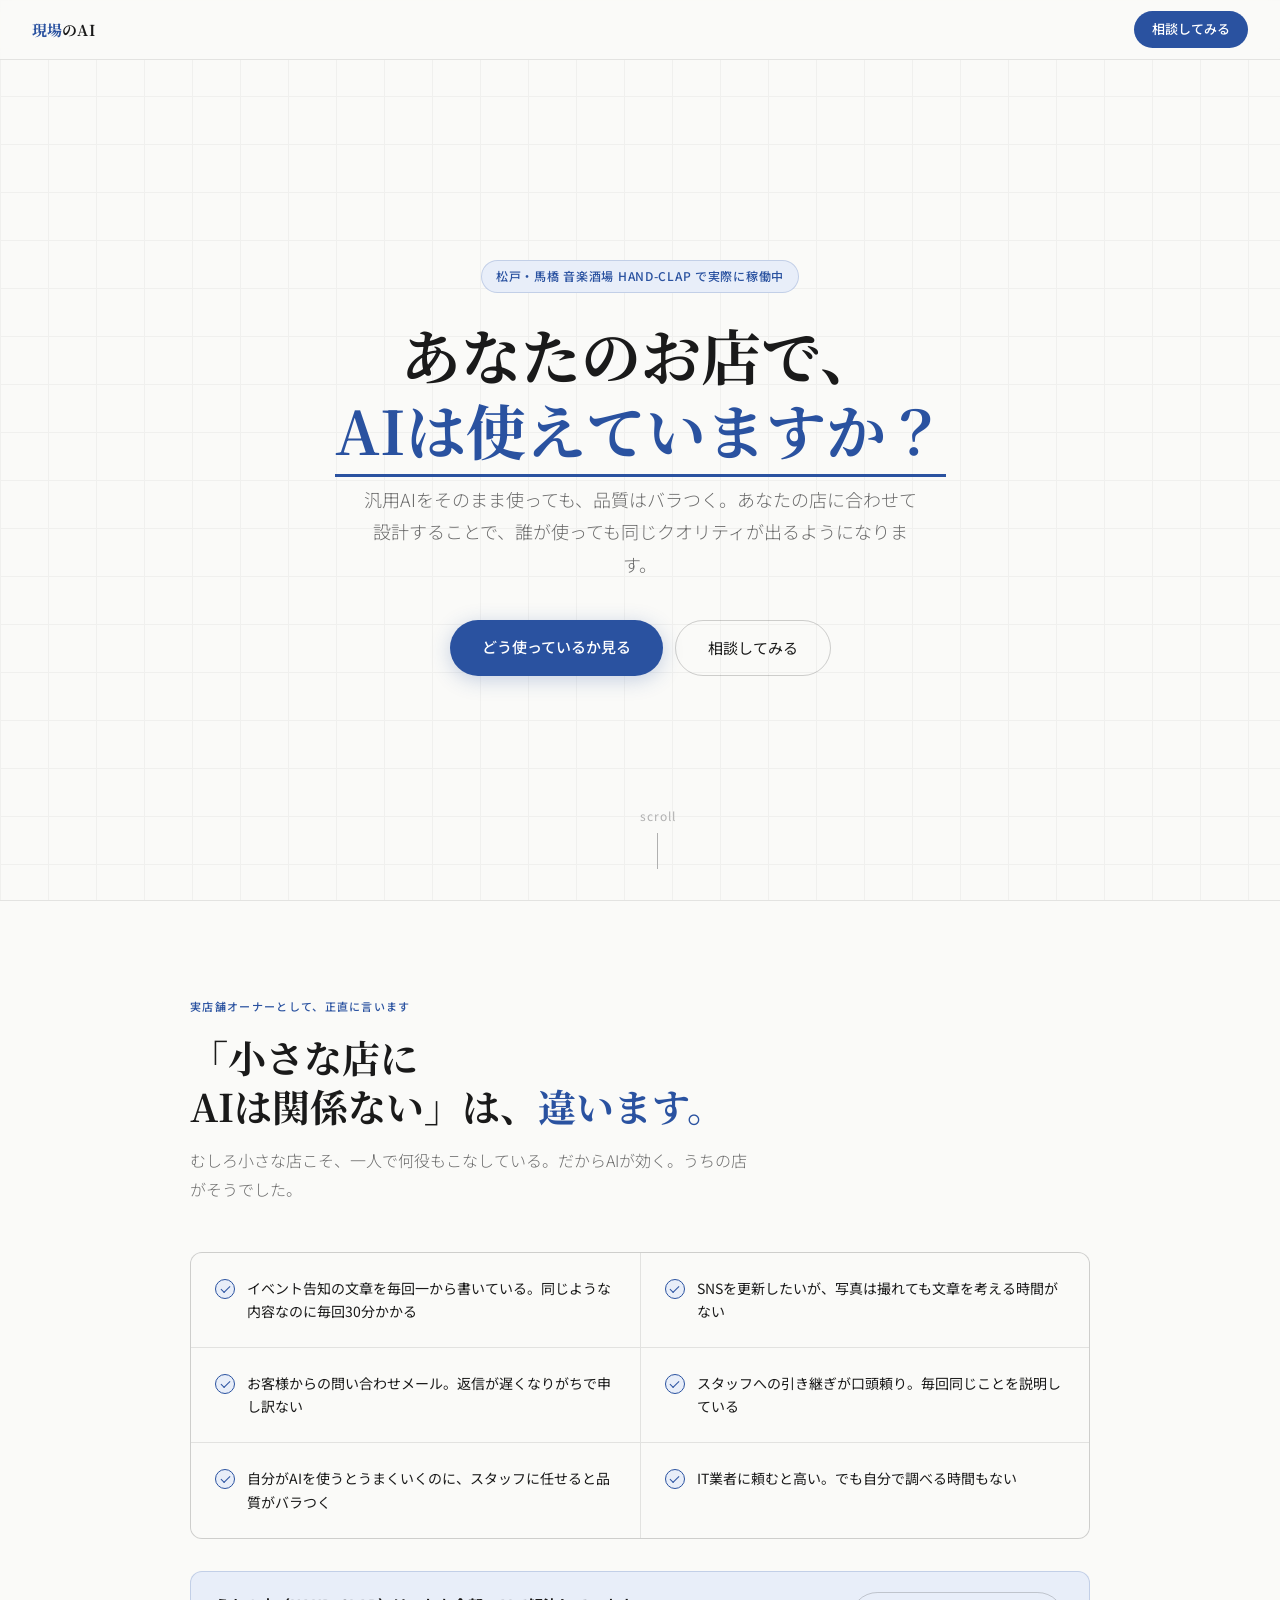
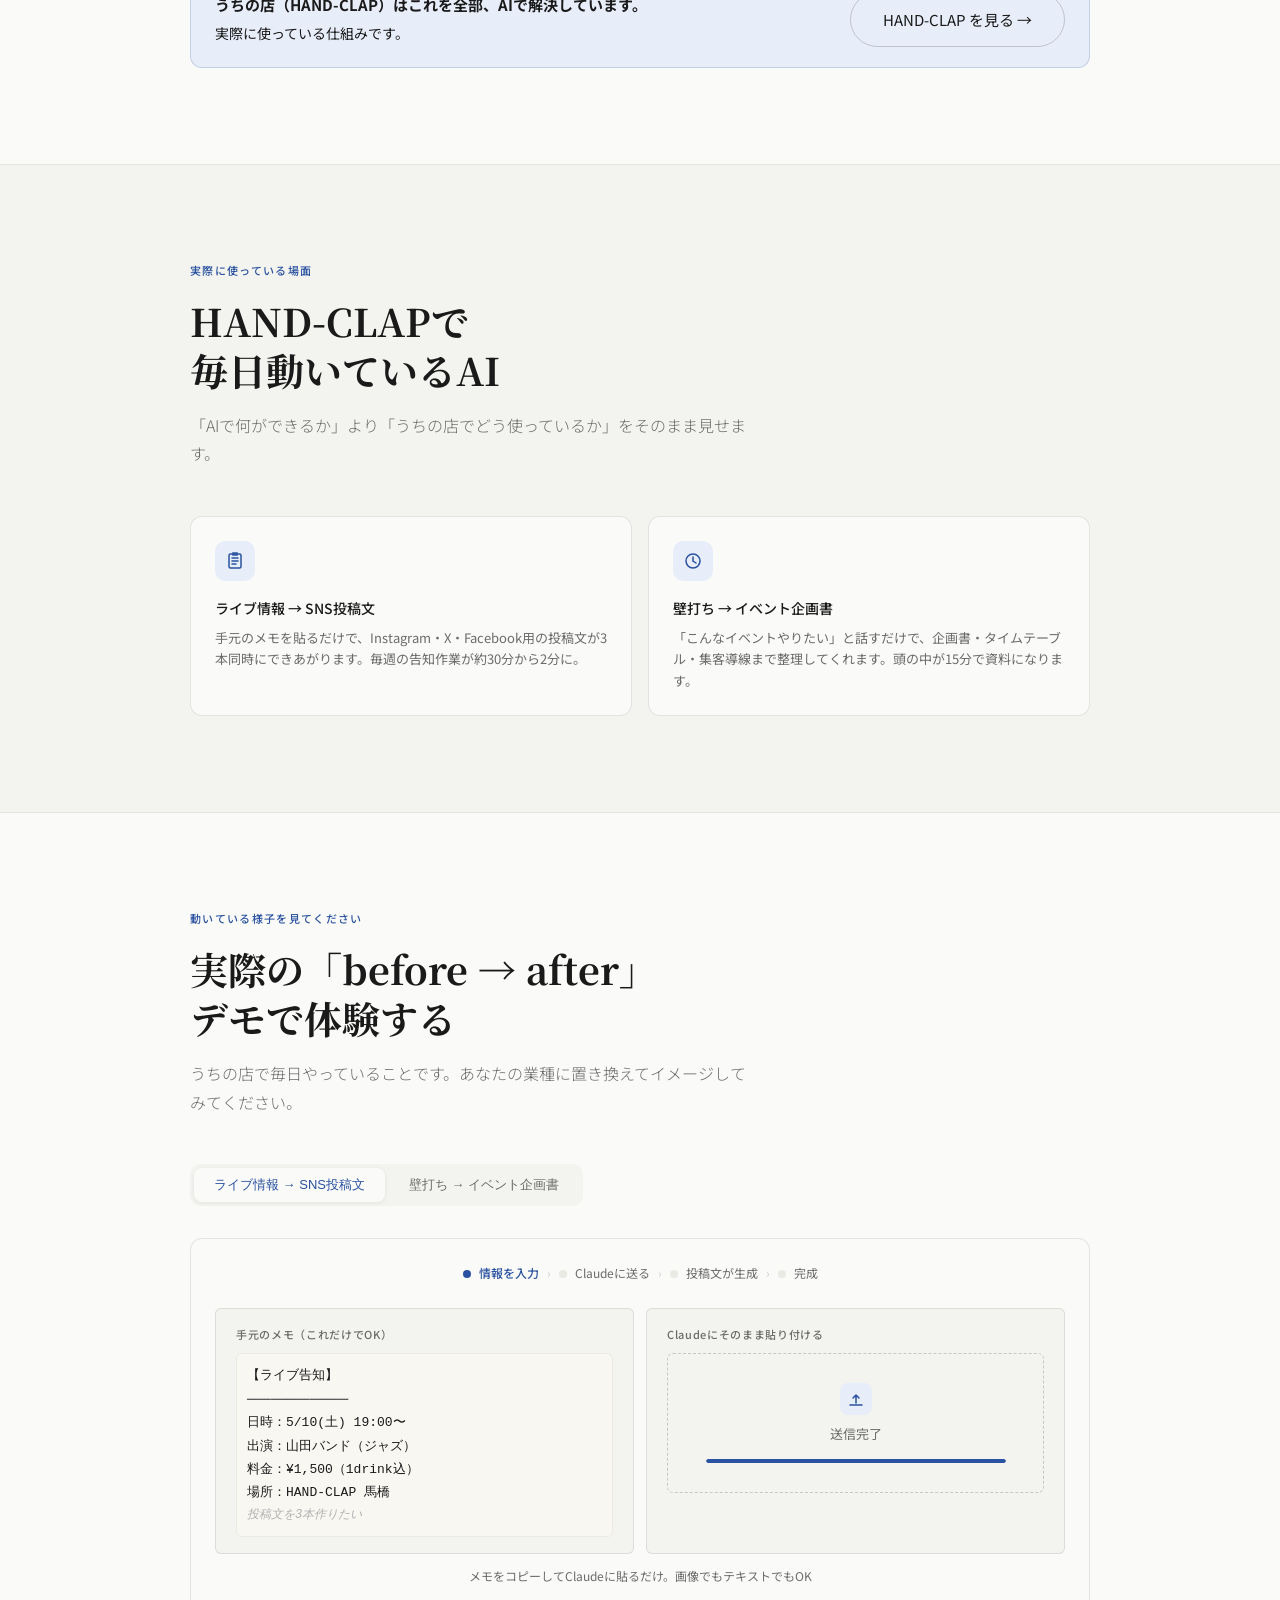
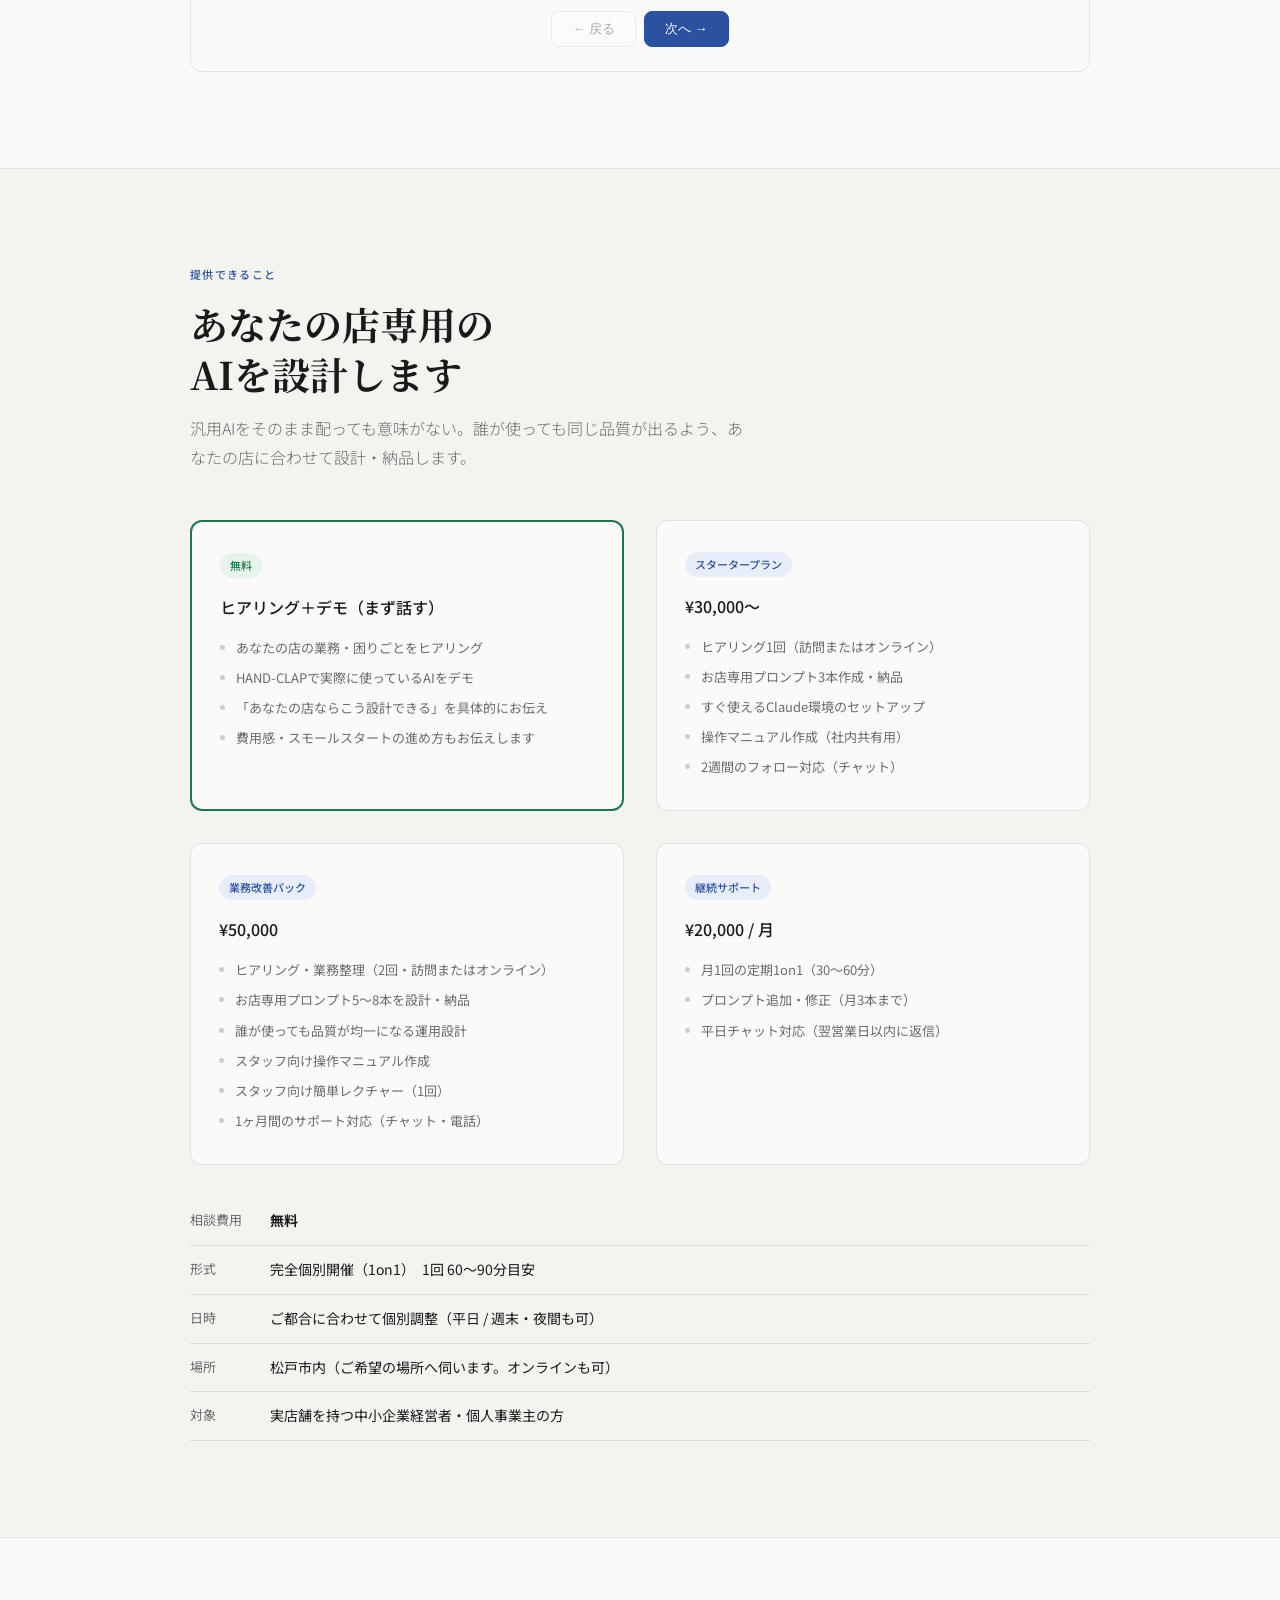
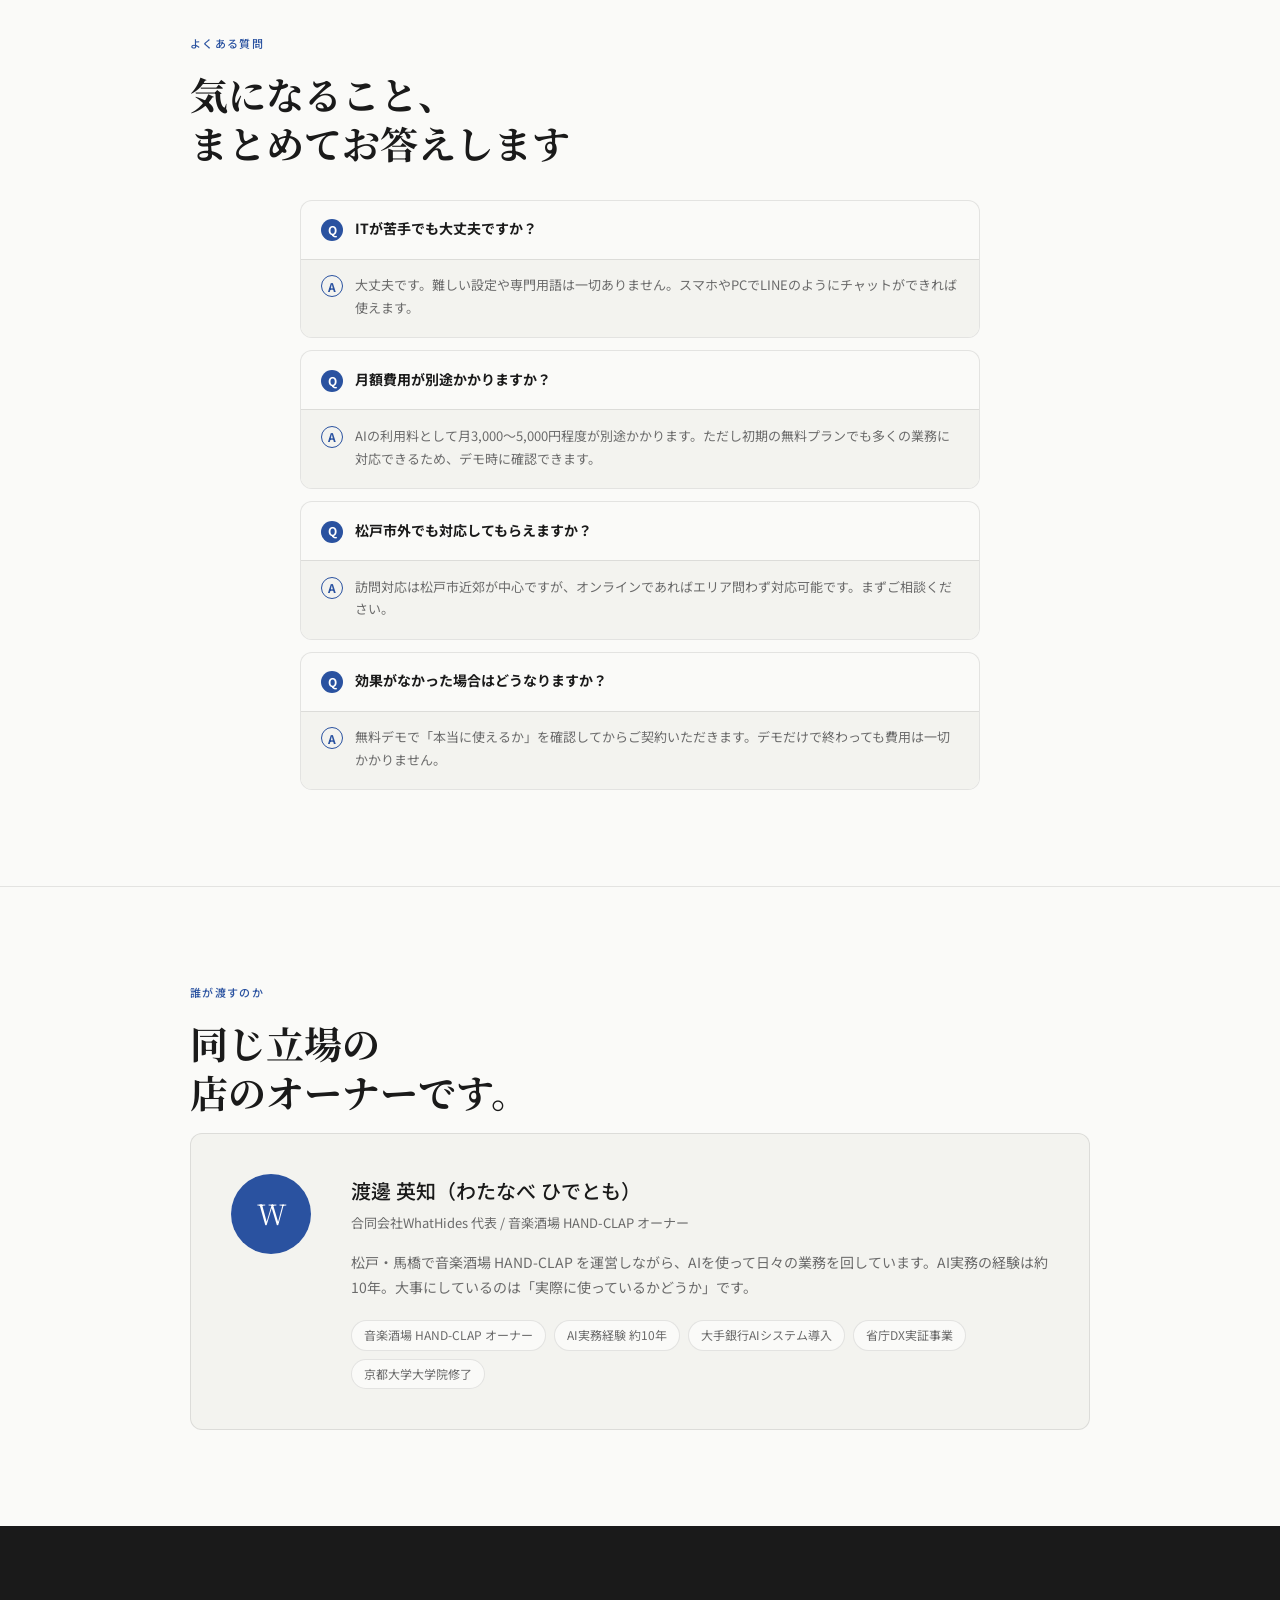
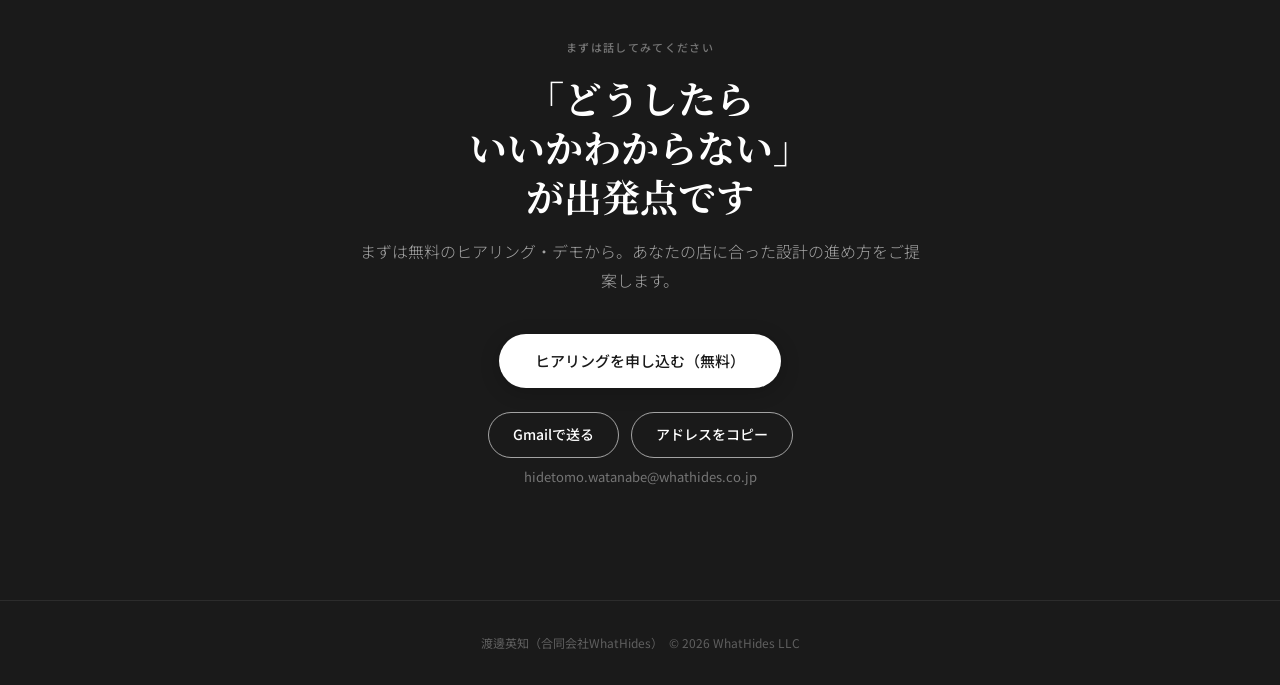
==== index.html @ 4e79111f "「Gmailで送る」「アドレスをコピー」を枠線ボタンにして視認性を改善 Co-Authored-By: Claude Opus 5.5 <noreply@anthropic.com>" ====
<!DOCTYPE html>
<html lang="ja">
<head>
<meta charset="UTF-8">
<meta name="viewport" content="width=device-width, initial-scale=1.0">
<title>現場のAI | 実店舗向けAIカスタマイズ設計｜松戸市近郊</title>
<meta name="description" content="汎用AIをそのまま使っても品質はバラつく。松戸・馬橋で音楽酒場を運営するオーナーが、あなたの店の業務・文体・オペレーションに合わせてAIをカスタマイズ設計します。">
<!-- canonical -->
<link rel="canonical" href="https://ai-lecture.whathides.co.jp/">
<!-- OGP -->
<meta property="og:type" content="website">
<meta property="og:locale" content="ja_JP">
<meta property="og:site_name" content="現場のAI">
<meta property="og:title" content="現場のAI | 実店舗向けAIカスタマイズ設計">
<meta property="og:description" content="汎用AIをそのまま使っても品質はバラつく。あなたの店の業務・文体・オペレーションに合わせてAIをカスタマイズ設計します。">
<meta property="og:url" content="https://ai-lecture.whathides.co.jp/">
<!-- Twitter Card -->
<meta name="twitter:card" content="summary">
<meta name="twitter:title" content="現場のAI | 実店舗向けAIカスタマイズ設計">
<meta name="twitter:description" content="汎用AIをそのまま使っても品質はバラつく。あなたの店の業務・文体・オペレーションに合わせてAIをカスタマイズ設計します。">
<!-- 構造化データ -->
<script type="application/ld+json">
{
  "@context": "https://schema.org",
  "@type": "LocalBusiness",
  "name": "現場のAI（合同会社WhatHides）",
  "description": "汎用AIをそのまま使っても品質はバラつく。あなたの店の業務・文体・オペレーションに合わせてAIをカスタマイズ設計します。",
  "url": "https://ai-lecture.whathides.co.jp/",
  "email": "hidetomo.watanabe@whathides.co.jp",
  "address": {
    "@type": "PostalAddress",
    "addressLocality": "松戸市",
    "addressRegion": "千葉県",
    "addressCountry": "JP"
  },
  "areaServed": {
    "@type": "GeoCircle",
    "geoMidpoint": {
      "@type": "GeoCoordinates",
      "latitude": 35.7877,
      "longitude": 139.9027
    },
    "geoRadius": "20000"
  },
  "priceRange": "無料相談あり",
  "openingHours": "Mo-Su 09:00-21:00",
  "founder": {
    "@type": "Person",
    "name": "渡邊英知",
    "jobTitle": "代表 / 音楽酒場オーナー"
  },
  "offers": {
    "@type": "Offer",
    "name": "実店舗AI導入相談＋デモ",
    "price": "0",
    "priceCurrency": "JPY",
    "description": "完全個別1on1・実際に使っているAIのデモとセットアップ相談"
  }
}
</script>
<!-- Google tag (gtag.js) -->
<script async src="https://www.googletagmanager.com/gtag/js?id=G-DTBNSN6CPC"></script>
<script>
  window.dataLayer = window.dataLayer || [];
  function gtag(){dataLayer.push(arguments);}
  gtag('js', new Date());
  gtag('config', 'G-DTBNSN6CPC');
</script>
<link rel="icon" href="favicon.ico" sizes="32x32">
<link rel="icon" href="favicon.svg" type="image/svg+xml">
<link rel="apple-touch-icon" href="apple-touch-icon.png">
<link rel="preconnect" href="https://fonts.googleapis.com">
<link rel="preconnect" href="https://fonts.gstatic.com" crossorigin>
<link href="https://fonts.googleapis.com/css2?family=Noto+Sans+JP:wght@300;400;500;700&family=Noto+Serif+JP:wght@400;700&display=swap" rel="stylesheet">
<link rel="stylesheet" href="css/lp-main.css">
</head>
<body>

<!-- NAV -->
<nav>
  <a class="nav-logo" href="#"><span>現場</span>のAI</a>
  <a class="nav-cta" href="#cta">相談してみる</a>
</nav>

<!-- HERO -->
<section id="hero">
  <div class="hero-grid-bg"></div>
  <div class="hero-badge">松戸・馬橋 音楽酒場 HAND-CLAP で実際に稼働中</div>
  <h1 class="hero-title">
    あなたのお店で、<br><em>AIは使えていますか？</em>
  </h1>
  <p class="hero-sub">
    汎用AIをそのまま使っても、品質はバラつく。あなたの店に合わせて設計することで、誰が使っても同じクオリティが出るようになります。
  </p>
  <div class="hero-btns">
    <a class="btn-primary" href="#how">どう使っているか見る</a>
    <a class="btn-secondary" href="#cta">相談してみる</a>
  </div>
  <div class="hero-scroll">
    <span>scroll</span>
    <div class="hero-scroll-line"></div>
  </div>
</section>

<hr class="divider">

<!-- STORY -->
<section id="pain">
  <div class="container">
    <div class="reveal">
      <p class="section-label">実店舗オーナーとして、正直に言います</p>
      <h2 class="section-title">「小さな店に<br>AIは関係ない」は、<em style="font-style:normal;color:var(--c-accent)">違います。</em></h2>
      <p class="section-sub">むしろ小さな店こそ、一人で何役もこなしている。だからAIが効く。うちの店がそうでした。</p>
    </div>
    <div class="pain-grid reveal">
      <div class="pain-item"><div class="pain-check"></div><div class="pain-text">イベント告知の文章を毎回一から書いている。同じような内容なのに毎回30分かかる</div></div>
      <div class="pain-item"><div class="pain-check"></div><div class="pain-text">SNSを更新したいが、写真は撮れても文章を考える時間がない</div></div>
      <div class="pain-item"><div class="pain-check"></div><div class="pain-text">お客様からの問い合わせメール。返信が遅くなりがちで申し訳ない</div></div>
      <div class="pain-item"><div class="pain-check"></div><div class="pain-text">スタッフへの引き継ぎが口頭頼り。毎回同じことを説明している</div></div>
      <div class="pain-item"><div class="pain-check"></div><div class="pain-text">自分がAIを使うとうまくいくのに、スタッフに任せると品質がバラつく</div></div>
      <div class="pain-item"><div class="pain-check"></div><div class="pain-text">IT業者に頼むと高い。でも自分で調べる時間もない</div></div>
    </div>
    <div class="store-callout reveal">
      <p class="store-callout__text">
        <strong>うちの店（HAND-CLAP）はこれを全部、AIで解決しています。</strong>
        実際に使っている仕組みです。
      </p>
      <a class="btn-secondary" href="https://handclap.whathides.co.jp/" target="_blank" rel="noopener" style="white-space:nowrap">HAND-CLAP を見る →</a>
    </div>
  </div>
</section>

<hr class="divider">

<!-- HOW -->
<section id="how">
  <div class="container">
    <div class="reveal">
      <p class="section-label">実際に使っている場面</p>
      <h2 class="section-title">HAND-CLAPで<br>毎日動いているAI</h2>
      <p class="section-sub">「AIで何ができるか」より「うちの店でどう使っているか」をそのまま見せます。</p>
    </div>
    <div class="what-cards">
      <div class="what-card reveal">
        <div class="what-icon">
          <svg viewBox="0 0 20 20" fill="none" xmlns="http://www.w3.org/2000/svg">
            <rect x="4" y="3" width="12" height="14" rx="1.5" stroke="#2a52a0" stroke-width="1.5"/>
            <path d="M7 7h6M7 10h6M7 13h4" stroke="#2a52a0" stroke-width="1.5" stroke-linecap="round"/>
            <path d="M8 2h4v2H8z" stroke="#2a52a0" stroke-width="1.5"/>
          </svg>
        </div>
        <div class="what-card-title">ライブ情報 → SNS投稿文</div>
        <div class="what-card-body">手元のメモを貼るだけで、Instagram・X・Facebook用の投稿文が3本同時にできあがります。毎週の告知作業が約30分から2分に。</div>
      </div>
      <div class="what-card reveal">
        <div class="what-icon">
          <svg viewBox="0 0 20 20" fill="none" xmlns="http://www.w3.org/2000/svg">
            <circle cx="10" cy="10" r="7" stroke="#2a52a0" stroke-width="1.5"/>
            <path d="M10 6v4l3 2" stroke="#2a52a0" stroke-width="1.5" stroke-linecap="round"/>
          </svg>
        </div>
        <div class="what-card-title">壁打ち → イベント企画書</div>
        <div class="what-card-body">「こんなイベントやりたい」と話すだけで、企画書・タイムテーブル・集客導線まで整理してくれます。頭の中が15分で資料になります。</div>
      </div>
    </div>
  </div>
</section>

<hr class="divider">

<!-- DEMO -->
<section id="demo">
  <div class="container">
    <div class="reveal">
      <p class="section-label">動いている様子を見てください</p>
      <h2 class="section-title">実際の「before → after」<br>デモで体験する</h2>
      <p class="section-sub">うちの店で毎日やっていることです。あなたの業種に置き換えてイメージしてみてください。</p>
    </div>
    <div class="reveal">
      <div class="demo-tabs">
        <button class="demo-tab active" onclick="switchDemo('excel',this)">ライブ情報 → SNS投稿文</button>
        <button class="demo-tab" onclick="switchDemo('doc',this)">壁打ち → イベント企画書</button>
      </div>

      <!-- DEMO 1: Live info to SNS post -->
      <div class="demo-frame demo-panel active" id="dp-excel">
        <div class="d-wrap" id="dw1">
          <div class="d-stage-bar">
            <span class="d-dot" id="A0"></span><span class="d-lbl" id="B0">情報を入力</span>
            <span class="d-sep">›</span>
            <span class="d-dot" id="A1"></span><span class="d-lbl" id="B1">Claudeに送る</span>
            <span class="d-sep">›</span>
            <span class="d-dot" id="A2"></span><span class="d-lbl" id="B2">投稿文が生成</span>
            <span class="d-sep">›</span>
            <span class="d-dot" id="A3"></span><span class="d-lbl" id="B3">完成</span>
          </div>
          <div class="d-scene" id="ds0">
            <div class="d-row">
              <div class="d-panel">
                <div class="d-ptitle">手元のメモ（これだけでOK）</div>
                <div class="wb">
                  <div class="wb-line" id="e0">【ライブ告知】</div>
                  <div class="wb-line" id="e1">─────────────</div>
                  <div class="wb-line" id="e2">日時：5/10(土) 19:00〜</div>
                  <div class="wb-line" id="e3">出演：山田バンド（ジャズ）</div>
                  <div class="wb-line" id="e4">料金：¥1,500（1drink込）</div>
                  <div class="wb-line" id="e5">場所：HAND-CLAP 馬橋</div>
                  <div class="wb-line wb-sc" id="e6">投稿文を3本作りたい</div>
                </div>
              </div>
              <div class="d-panel">
                <div class="d-ptitle">Claudeにそのまま貼り付ける</div>
                <div class="up-area">
                  <svg class="up-icon" viewBox="0 0 32 32" fill="none">
                    <rect width="32" height="32" rx="8" fill="#e8eef9"/>
                    <path d="M16 20V12M16 12L13 15M16 12L19 15" stroke="#2a52a0" stroke-width="1.5" stroke-linecap="round"/>
                    <path d="M10 22h12" stroke="#2a52a0" stroke-width="1.5" stroke-linecap="round"/>
                  </svg>
                  <span class="up-txt" id="utxt">テキストを貼り付け中...</span>
                  <div class="up-prog" id="uprog"><div class="up-bar" id="ubar"></div></div>
                </div>
              </div>
            </div>
            <div class="step-note">メモをコピーしてClaudeに貼るだけ。画像でもテキストでもOK</div>
          </div>
          <div class="d-scene" id="ds1">
            <div class="d-panel">
              <div class="d-ptitle">Claudeとのやりとり</div>
              <div class="d-chat" id="dc1">
                <div class="d-msg u" id="ec0">このライブ情報からInstagram・X・Facebook用の投稿文を1本ずつ作ってください</div>
                <div class="d-typing" id="ety"><div class="d-dots"><div class="d-dot2"></div><div class="d-dot2"></div><div class="d-dot2"></div></div></div>
                <div class="d-msg a" id="ec1" style="display:none">情報を読み取りました。各SNSの文体・文字数に合わせて3本作成します。</div>
                <div class="d-msg u" id="ec2" style="display:none">Xはもう少し短くして、絵文字も入れてください</div>
                <div class="d-msg a" id="ec3" style="display:none">了解です。X用は120字以内に絞り、絵文字を追加します。</div>
              </div>
            </div>
            <div class="step-note">追加の要望もそのまま伝えられる。何度でも調整できる</div>
          </div>
          <div class="d-scene" id="ds2">
            <div class="d-panel">
              <div class="d-ptitle">生成された投稿文（3本）</div>
              <table class="exc-table"><thead><tr><th>媒体</th><th>投稿文（抜粋）</th></tr></thead><tbody id="etbody"></tbody></table>
            </div>
            <div class="step-note">そのままコピーして各SNSに貼り付けるだけ</div>
          </div>
          <div class="d-scene" id="ds3">
            <div class="d-result">
              <div style="font-size:15px;font-weight:500;margin-bottom:1rem">作業時間の変化</div>
              <div class="t-row">
                <span class="t-badge t-bef" id="tb1" style="opacity:0;transition:opacity 0.5s">毎回手書き：約30分</span>
                <span class="t-arr">→</span>
                <span class="t-badge t-aft" id="tb2" style="opacity:0;transition:opacity 0.5s 0.5s">Claudeで：約2分</span>
              </div>
              <div class="d-note" id="dn1" style="opacity:0;transition:opacity 0.5s 1s">メモを貼るだけ。3媒体分が同時にできあがる。<br>毎週のイベント告知が、もう苦じゃない。</div>
            </div>
          </div>
          <div class="d-btns">
            <button class="d-btn" id="ep" disabled onclick="eChange(-1)">← 戻る</button>
            <button class="d-btn pri" id="en" onclick="eChange(1)">次へ →</button>
            <button class="d-btn rep" id="er" style="display:none" onclick="eReplay()">もう一度</button>
          </div>
        </div>
      </div>

      <!-- DEMO 2: Brainstorm to Event Plan -->
      <div class="demo-frame demo-panel" id="dp-doc">
        <div class="d-wrap" id="dw2">
          <div class="d-stage-bar">
            <span class="d-dot" id="P0"></span><span class="d-lbl" id="Q0">頭の中を話す</span>
            <span class="d-sep">›</span>
            <span class="d-dot" id="P1"></span><span class="d-lbl" id="Q1">Claudeが整理</span>
            <span class="d-sep">›</span>
            <span class="d-dot" id="P2"></span><span class="d-lbl" id="Q2">企画書に変換</span>
            <span class="d-sep">›</span>
            <span class="d-dot" id="P3"></span><span class="d-lbl" id="Q3">完成</span>
          </div>
          <div class="d-scene" id="fs0">
            <div class="d-panel">
              <div class="d-ptitle">Claudeへの壁打ち</div>
              <div class="d-chat" id="fc0">
                <div class="d-msg u" id="fc00">夏にジャズとクラフトビールを組み合わせたイベントをやりたいんだけど、まだ何も決まってなくて。</div>
                <div class="d-msg a" id="fc01">おもしろそうですね。まず、どんな雰囲気にしたいかから聞かせてください。</div>
                <div class="d-msg u" id="fc02">おしゃれすぎず、気軽に来られる感じ。常連さんも新規のお客さんも混ざって楽しめるといい。</div>
                <div class="d-msg a" id="fc03">「ゆるい夏祭り感」ですね。クラフトビールの種類は決まってますか？地域の醸造所と組むイメージ？</div>
                <div class="d-msg u" id="fc04">そう！近くのブルワリーさんに声かけたい。タップで3種類くらい出して、ライブは2〜3組。夕方から夜にかけてのイメージ。</div>
                <div class="d-typing" id="fty"><div class="d-dots"><div class="d-dot2"></div><div class="d-dot2"></div><div class="d-dot2"></div></div></div>
                <div class="d-msg a" id="fc05" style="display:none">整理できました。「地元ブルワリーとのコラボ・ジャズライブ夏イベント」ですね。企画書の構成を作りましょうか？</div>
              </div>
            </div>
            <div class="step-note">「まだ何も決まってない」でOK。話しながら輪郭が見えてきます</div>
          </div>
          <div class="d-scene" id="fs1">
            <div class="think-box">
              <div class="think-ttl">Claudeが会話から抽出中...</div>
              <div class="think-item" id="ti0"><div class="t-bul"></div><div class="t-txt">コンセプト：地元ブルワリーとのコラボ・夏の夜のジャズイベント</div></div>
              <div class="think-item" id="ti1"><div class="t-bul"></div><div class="t-txt">ターゲット：常連 + 新規が混ざれるゆるい雰囲気</div></div>
              <div class="think-item" id="ti2"><div class="t-bul"></div><div class="t-txt">コンテンツ：クラフトビール3種タップ + ライブ2〜3組</div></div>
              <div class="think-item" id="ti3"><div class="t-bul"></div><div class="t-txt">時間帯：夕方〜夜（例: 17:00〜22:00）</div></div>
              <div class="think-item" id="ti4"><div class="t-bul"></div><div class="t-txt">要確認：ブルワリーへの打診・出演者ブッキング・集客方法</div></div>
            </div>
            <div class="d-panel">
              <div class="d-ptitle">Claudeからの確認</div>
              <div class="d-chat">
                <div class="d-msg a s">5つのポイントを整理しました。この内容で企画書の構成を作ります。抜け漏れはありますか？</div>
              </div>
            </div>
            <div class="step-note">キーワードを自動抽出・構造化。「あ、それも決めないと」が先に見える</div>
          </div>
          <div class="d-scene" id="fs2">
            <div class="d-panel">
              <div class="d-ptitle">生成された企画書（構成）</div>
              <div class="slide-stack">
                <div class="slide" id="sl0"><div class="slide-hdr sh-p">スライド 1 — コンセプト</div><div class="slide-body"><div class="slide-ttl">夏の夜、音楽とクラフトビールと。</div><ul class="slide-pts"><li>地元ブルワリーとのコラボ企画 / HAND-CLAP 2026夏</li></ul></div></div>
                <div class="slide" id="sl1"><div class="slide-hdr sh-t">スライド 2 — イベント概要</div><div class="slide-body"><div class="slide-ttl">開催概要</div><ul class="slide-pts"><li>日時：8月某日(土) 17:00〜22:00</li><li>場所：音楽酒場HAND-CLAP（松戸・馬橋）</li><li>料金：入場料 + ドリンク別（クラフトビール3種）</li></ul></div></div>
                <div class="slide" id="sl2"><div class="slide-hdr sh-c">スライド 3 — コンテンツ</div><div class="slide-body"><div class="slide-ttl">当日の構成</div><ul class="slide-pts"><li>17:00〜 開場・クラフトビール提供開始</li><li>18:00〜 ライブ1組目（アコースティック系）</li><li>20:00〜 ライブ2組目（メインジャズ）</li></ul></div></div>
                <div class="slide" id="sl3"><div class="slide-hdr sh-b">スライド 4 — 準備ステップ</div><div class="slide-body"><div class="slide-ttl">今週中にやること</div><ul class="slide-pts"><li>①地元ブルワリーに打診メール送付</li><li>②出演者2〜3組に声掛け・日程確認</li><li>③SNS告知の第1弾テキストを作成</li></ul></div></div>
              </div>
            </div>
            <div class="step-note">会話だけで4枚の企画書構成が完成。そのままブルワリーへの打診メールも書ける</div>
          </div>
          <div class="d-scene" id="fs3">
            <div class="d-result">
              <div style="font-size:15px;font-weight:500;margin-bottom:1rem">作業時間の変化</div>
              <div class="t-row">
                <span class="t-badge t-bef" id="fb1" style="opacity:0;transition:opacity 0.5s">一人でまとめる：数時間〜1日</span>
                <span class="t-arr">→</span>
                <span class="t-badge t-aft" id="fb2" style="opacity:0;transition:opacity 0.5s 0.5s">壁打ち+Claudeで：約15分</span>
              </div>
              <div class="d-note" id="fn1" style="opacity:0;transition:opacity 0.5s 1s">「なんとなくやりたい」から<br>そのまま渡せる企画書が15分で完成。</div>
              <div class="d-tag2" id="fn2" style="opacity:0;transition:opacity 0.5s 1.5s">思考の整理 + 企画書化 を同時に</div>
            </div>
          </div>
          <div class="d-btns">
            <button class="d-btn" id="fp" disabled onclick="fChange(-1)">← 戻る</button>
            <button class="d-btn pri" id="fn" onclick="fChange(1)">次へ →</button>
            <button class="d-btn rep" id="frep" style="display:none" onclick="fReplay()">もう一度</button>
          </div>
        </div>
      </div>
    </div><!-- /.reveal -->
  </div>
</section>

<hr class="divider">

<!-- OFFER -->
<section id="course">
  <div class="container">
    <div class="reveal">
      <p class="section-label">提供できること</p>
      <h2 class="section-title">あなたの店専用の<br>AIを設計します</h2>
      <p class="section-sub">汎用AIをそのまま配っても意味がない。誰が使っても同じ品質が出るよう、あなたの店に合わせて設計・納品します。</p>
    </div>
    <div class="course-grid reveal">
      <div class="course-box free">
        <span class="course-box-badge badge-free">無料</span>
        <div class="course-box-title">ヒアリング＋デモ（まず話す）</div>
        <ul class="course-list">
          <li>あなたの店の業務・困りごとをヒアリング</li>
          <li>HAND-CLAPで実際に使っているAIをデモ</li>
          <li>「あなたの店ならこう設計できる」を具体的にお伝え</li>
          <li>費用感・スモールスタートの進め方もお伝えします</li>
        </ul>
      </div>
      <div class="course-box">
        <span class="course-box-badge badge-paid">スタータープラン</span>
        <div class="course-box-title">¥30,000〜</div>
        <ul class="course-list">
          <li>ヒアリング1回（訪問またはオンライン）</li>
          <li>お店専用プロンプト3本作成・納品</li>
          <li>すぐ使えるClaude環境のセットアップ</li>
          <li>操作マニュアル作成（社内共有用）</li>
          <li>2週間のフォロー対応（チャット）</li>
        </ul>
      </div>
      <div class="course-box">
        <span class="course-box-badge badge-paid">業務改善パック</span>
        <div class="course-box-title">¥50,000</div>
        <ul class="course-list">
          <li>ヒアリング・業務整理（2回・訪問またはオンライン）</li>
          <li>お店専用プロンプト5〜8本を設計・納品</li>
          <li>誰が使っても品質が均一になる運用設計</li>
          <li>スタッフ向け操作マニュアル作成</li>
          <li>スタッフ向け簡単レクチャー（1回）</li>
          <li>1ヶ月間のサポート対応（チャット・電話）</li>
        </ul>
      </div>
      <div class="course-box">
        <span class="course-box-badge badge-paid">継続サポート</span>
        <div class="course-box-title">¥20,000 / 月</div>
        <ul class="course-list">
          <li>月1回の定期1on1（30〜60分）</li>
          <li>プロンプト追加・修正（月3本まで）</li>
          <li>平日チャット対応（翌営業日以内に返信）</li>
        </ul>
      </div>
    </div>
    <table class="info-table reveal">
      <tr><td>相談費用</td><td><strong>無料</strong></td></tr>
      <tr><td>形式</td><td>完全個別開催（1on1）　1回 60〜90分目安</td></tr>
      <tr><td>日時</td><td>ご都合に合わせて個別調整（平日 / 週末・夜間も可）</td></tr>
      <tr><td>場所</td><td>松戸市内（ご希望の場所へ伺います。オンラインも可）</td></tr>
      <tr><td>対象</td><td>実店舗を持つ中小企業経営者・個人事業主の方</td></tr>
    </table>
  </div>
</section>

<hr class="divider">

<!-- FAQ -->
<section id="faq">
  <div class="container">
    <div class="reveal">
      <p class="section-label">よくある質問</p>
      <h2 class="section-title">気になること、<br>まとめてお答えします</h2>
    </div>
    <div class="faq-list reveal">
      <div class="faq-item">
        <div class="faq-item__q">ITが苦手でも大丈夫ですか？</div>
        <div class="faq-item__a">大丈夫です。難しい設定や専門用語は一切ありません。スマホやPCでLINEのようにチャットができれば使えます。</div>
      </div>
      <div class="faq-item">
        <div class="faq-item__q">月額費用が別途かかりますか？</div>
        <div class="faq-item__a">AIの利用料として月3,000〜5,000円程度が別途かかります。ただし初期の無料プランでも多くの業務に対応できるため、デモ時に確認できます。</div>
      </div>
      <div class="faq-item">
        <div class="faq-item__q">松戸市外でも対応してもらえますか？</div>
        <div class="faq-item__a">訪問対応は松戸市近郊が中心ですが、オンラインであればエリア問わず対応可能です。まずご相談ください。</div>
      </div>
      <div class="faq-item">
        <div class="faq-item__q">効果がなかった場合はどうなりますか？</div>
        <div class="faq-item__a">無料デモで「本当に使えるか」を確認してからご契約いただきます。デモだけで終わっても費用は一切かかりません。</div>
      </div>
    </div>
  </div>
</section>

<hr class="divider">

<!-- PROFILE -->
<section id="profile">
  <div class="container">
    <div class="reveal">
      <p class="section-label">誰が渡すのか</p>
      <h2 class="section-title">同じ立場の<br>店のオーナーです。</h2>
    </div>
    <div class="profile-card reveal">
      <div class="profile-avatar">W</div>
      <div>
        <div class="profile-name">渡邊 英知（わたなべ ひでとも）</div>
        <div class="profile-role">合同会社WhatHides 代表 / 音楽酒場 HAND-CLAP オーナー</div>
        <div class="profile-bio">
          松戸・馬橋で音楽酒場 HAND-CLAP を運営しながら、AIを使って日々の業務を回しています。AI実務の経験は約10年。大事にしているのは「実際に使っているかどうか」です。
        </div>
        <div class="profile-badges">
          <span class="profile-badge">音楽酒場 HAND-CLAP オーナー</span>
          <span class="profile-badge">AI実務経験 約10年</span>
          <span class="profile-badge">大手銀行AIシステム導入</span>
          <span class="profile-badge">省庁DX実証事業</span>
          <span class="profile-badge">京都大学大学院修了</span>
        </div>
      </div>
    </div>
  </div>
</section>

<!-- CTA -->
<section id="cta">
  <div class="container">
    <p class="section-label">まずは話してみてください</p>
    <h2 class="section-title">「どうしたら<br>いいかわからない」<br>が出発点です</h2>
    <p class="section-sub">まずは無料のヒアリング・デモから。あなたの店に合った設計の進め方をご提案します。</p>
    <a class="btn-white" data-lead="email" href="mailto:hidetomo.watanabe@whathides.co.jp?subject=%E3%80%90%E7%8F%BE%E5%A0%B4%E3%81%AEAI%E3%80%91%E7%84%A1%E6%96%99%E3%83%92%E3%82%A2%E3%83%AA%E3%83%B3%E3%82%B0%E7%94%B3%E3%81%97%E8%BE%BC%E3%81%BF&amp;body=%E5%BA%97%E5%90%8D%EF%BC%9A%0D%0A%E6%A5%AD%E7%A8%AE%EF%BC%9A%0D%0A%E5%9B%B0%E3%81%A3%E3%81%A6%E3%81%84%E3%82%8B%E3%81%93%E3%81%A8%EF%BC%9A%0D%0A%E3%81%94%E5%B8%8C%E6%9C%9B%E3%81%AE%E6%97%A5%E6%99%82%E3%83%BB%E5%BD%A2%E5%BC%8F%EF%BC%88%E8%A8%AA%E5%95%8F%EF%BC%8F%E3%82%AA%E3%83%B3%E3%83%A9%E3%82%A4%E3%83%B3%EF%BC%89%EF%BC%9A%0D%0A">ヒアリングを申し込む（無料）</a>
    <div class="cta-alt">
      <a href="https://mail.google.com/mail/?view=cm&amp;fs=1&amp;to=hidetomo.watanabe@whathides.co.jp&amp;su=%E3%80%90%E7%8F%BE%E5%A0%B4%E3%81%AEAI%E3%80%91%E7%84%A1%E6%96%99%E3%83%92%E3%82%A2%E3%83%AA%E3%83%B3%E3%82%B0%E7%94%B3%E3%81%97%E8%BE%BC%E3%81%BF&amp;body=%E5%BA%97%E5%90%8D%EF%BC%9A%0D%0A%E6%A5%AD%E7%A8%AE%EF%BC%9A%0D%0A%E5%9B%B0%E3%81%A3%E3%81%A6%E3%81%84%E3%82%8B%E3%81%93%E3%81%A8%EF%BC%9A%0D%0A%E3%81%94%E5%B8%8C%E6%9C%9B%E3%81%AE%E6%97%A5%E6%99%82%E3%83%BB%E5%BD%A2%E5%BC%8F%EF%BC%88%E8%A8%AA%E5%95%8F%EF%BC%8F%E3%82%AA%E3%83%B3%E3%83%A9%E3%82%A4%E3%83%B3%EF%BC%89%EF%BC%9A%0D%0A" target="_blank" rel="noopener" data-lead="gmail">Gmailで送る</a>
      <button type="button" id="copy-mail" data-lead="copy">アドレスをコピー</button>
    </div>
    <div class="cta-note">hidetomo.watanabe@whathides.co.jp</div>
  </div>
</section>

<footer>
  <p>渡邊英知（合同会社WhatHides）　&copy; 2026 WhatHides LLC</p>
</footer>

<script>
/* ─── Scroll reveal ─── */
const obs = new IntersectionObserver(entries=>{
  entries.forEach(e=>{ if(e.isIntersecting) e.target.classList.add('visible'); });
},{threshold:0.12});
document.querySelectorAll('.reveal').forEach(el=>obs.observe(el));

/* ─── Demo tab switch ─── */
function switchDemo(id, btn){
  document.querySelectorAll('.demo-tab').forEach(b=>b.classList.remove('active'));
  document.querySelectorAll('.demo-panel').forEach(p=>p.classList.remove('active'));
  btn.classList.add('active');
  document.getElementById('dp-'+id).classList.add('active');
  if(id==='excel'){ eScene=0; eShow(0); }
  if(id==='doc'){ fScene=0; fShow(0); }
}

/* ─── DEMO 1: SNS ─── */
let eScene=0, eTimers=[];
function eCT(fn,ms){ eTimers.push(setTimeout(fn,ms)); }
function eClear(){ eTimers.forEach(clearTimeout); eTimers=[]; }
function eUpdateStage(s){
  for(let i=0;i<4;i++){
    document.getElementById('A'+i).className='d-dot'+(i<=s?' on':'');
    document.getElementById('B'+i).className='d-lbl'+(i===s?' on':'');
  }
}
function eShow(s){
  eClear();
  document.querySelectorAll('#dw1 .d-scene').forEach(el=>el.classList.remove('vis'));
  document.getElementById('ds'+s).classList.add('vis');
  eUpdateStage(s);
  document.getElementById('ep').disabled=s===0;
  document.getElementById('en').style.display=s===3?'none':'inline-block';
  document.getElementById('er').style.display=s===3?'inline-block':'none';
  if(s===0){
    ['e0','e1','e2','e3','e4','e5','e6'].forEach((id,i)=>{
      const el=document.getElementById(id); el.classList.remove('s');
      eCT(()=>el.classList.add('s'),200+i*180);
    });
    eCT(()=>{
      const p=document.getElementById('uprog'),b=document.getElementById('ubar'),t=document.getElementById('utxt');
      p.style.display='block'; b.style.width='0%'; t.textContent='送信中...';
      eCT(()=>{b.style.width='100%'},100);
      eCT(()=>{t.textContent='送信完了'},1000);
    },1500);
  }
  if(s===1){
    ['ec0','ec1','ec2','ec3'].forEach(id=>{const el=document.getElementById(id);el.classList.remove('s');el.style.display='';});
    const ty=document.getElementById('ety');ty.classList.remove('s');
    eCT(()=>document.getElementById('ec0').classList.add('s'),200);
    eCT(()=>ty.classList.add('s'),700);
    eCT(()=>{ty.style.display='none';const c=document.getElementById('ec1');c.style.display='flex';eCT(()=>c.classList.add('s'),50);},2000);
    eCT(()=>{const c=document.getElementById('ec2');c.style.display='flex';eCT(()=>c.classList.add('s'),50);},3000);
    eCT(()=>{const c=document.getElementById('ec3');c.style.display='flex';eCT(()=>c.classList.add('s'),50);},4000);
  }
  if(s===2){
    const rows=[
      ['Instagram','🎸【ライブ告知】5/10(土) 19:00〜 山田バンド(ジャズ)がHAND-CLAPに登場！…'],
      ['X (Twitter)','🎶 5/10土 19時〜 ジャズライブ✨ 山田バンド / ¥1,500(1drink込) #松戸 #馬橋'],
      ['Facebook','5月10日(土)、音楽酒場HAND-CLAPにてジャズライブを開催します。出演は山田バンド…']
    ];
    const tb=document.getElementById('etbody'); tb.innerHTML='';
    rows.forEach((r,i)=>{
      const tr=document.createElement('tr');tr.className='exc-row';
      r.forEach((c,ci)=>{
        const td=document.createElement('td');
        td.textContent=c;
        if(ci===0){td.style.fontWeight='500';td.style.whiteSpace='nowrap';}
        if(ci===1){td.style.fontSize='12px';td.style.color='#444';}
        tr.appendChild(td);
      });
      tb.appendChild(tr);
      eCT(()=>tr.classList.add('s'),300+i*320);
    });
  }
  if(s===3){
    eCT(()=>{document.getElementById('tb1').style.opacity='1';},200);
    eCT(()=>{document.getElementById('tb2').style.opacity='1';},700);
    eCT(()=>{document.getElementById('dn1').style.opacity='1';},1200);
  }
}
function eChange(d){ eScene=Math.max(0,Math.min(3,eScene+d)); eShow(eScene); }
function eReplay(){ eScene=0; eShow(0); }

/* ─── DEMO 2: Doc ─── */
let fScene=0, fTimers=[];
function fCT(fn,ms){ fTimers.push(setTimeout(fn,ms)); }
function fClear(){ fTimers.forEach(clearTimeout); fTimers=[]; }
function fUpdateStage(s){
  for(let i=0;i<4;i++){
    document.getElementById('P'+i).className='d-dot'+(i<=s?' on':'');
    document.getElementById('Q'+i).className='d-lbl'+(i===s?' on':'');
  }
}
function fShow(s){
  fClear();
  document.querySelectorAll('#dw2 .d-scene').forEach(el=>el.classList.remove('vis'));
  document.getElementById('fs'+s).classList.add('vis');
  fUpdateStage(s);
  document.getElementById('fp').disabled=s===0;
  document.getElementById('fn').style.display=s===3?'none':'inline-block';
  document.getElementById('frep').style.display=s===3?'inline-block':'none';
  if(s===0){
    ['fc00','fc01','fc02','fc03','fc04','fc05'].forEach(id=>{const el=document.getElementById(id);el.classList.remove('s');el.style.display='';});
    const ty=document.getElementById('fty');ty.classList.remove('s');
    const delays=[200,900,1800,2600,3500];
    ['fc00','fc01','fc02','fc03','fc04'].forEach((id,i)=>fCT(()=>document.getElementById(id).classList.add('s'),delays[i]));
    fCT(()=>ty.classList.add('s'),4400);
    fCT(()=>{ty.style.display='none';const c=document.getElementById('fc05');c.style.display='flex';fCT(()=>c.classList.add('s'),50);},5200);
  }
  if(s===1){
    ['ti0','ti1','ti2','ti3','ti4'].forEach((id,i)=>{
      const el=document.getElementById(id);el.classList.remove('s');
      fCT(()=>el.classList.add('s'),300+i*380);
    });
  }
  if(s===2){
    ['sl0','sl1','sl2','sl3'].forEach((id,i)=>{
      const el=document.getElementById(id);el.classList.remove('s');
      fCT(()=>el.classList.add('s'),200+i*420);
    });
  }
  if(s===3){
    fCT(()=>{document.getElementById('fb1').style.opacity='1';},200);
    fCT(()=>{document.getElementById('fb2').style.opacity='1';},700);
    fCT(()=>{document.getElementById('fn1').style.opacity='1';},1200);
    fCT(()=>{document.getElementById('fn2').style.opacity='1';},1700);
  }
}
function fChange(d){ fScene=Math.max(0,Math.min(3,fScene+d)); fShow(fScene); }
function fReplay(){ fScene=0; fShow(0); }

/* ─── GA: 申し込みクリック計測（method: email / gmail / copy） ─── */
document.querySelectorAll('[data-lead]').forEach(el=>{
  el.addEventListener('click',()=>gtag('event','generate_lead',{method:el.dataset.lead}));
});

/* ─── メールアドレスをコピー ─── */
document.getElementById('copy-mail').addEventListener('click',e=>{
  const btn=e.currentTarget;
  navigator.clipboard.writeText('hidetomo.watanabe@whathides.co.jp')
    .then(()=>{btn.textContent='コピーしました';})
    .catch(()=>{btn.textContent='コピーできませんでした';})
    .finally(()=>setTimeout(()=>{btn.textContent='アドレスをコピー';},2000));
});

/* init */
eShow(0);
</script>
</body>
</html>
---- css/lp-main.css ----
/* ============================================
   WhatHides — lp-main.css
   メインLP専用スタイル
   ============================================ */

:root {
  --c-ink:          #1a1a1a;
  --c-ink-muted:    #6b6b6b;
  --c-ink-faint:    #b0b0b0;
  --c-paper:        #fafaf8;
  --c-surface:      #f3f3ef;
  --c-surface-deep: #eaeae4;
  --c-accent:       #2a52a0;
  --c-accent-bg:    #e8eef9;
  --c-accent2:      #c84b2f;
  --c-green:        #1a7a4a;
  --c-green-bg:     #e6f4ec;
  --c-line:         rgba(26,26,26,0.1);
  --c-line-md:      rgba(26,26,26,0.2);
  --r-sm:           6px;
  --r-md:           12px;
  --f-sans:         'Noto Sans JP', sans-serif;
  --f-serif:        'Noto Serif JP', serif;
}

*, *::before, *::after { box-sizing: border-box; margin: 0; padding: 0; }

html { scroll-behavior: smooth; }

body {
  font-family: var(--f-sans);
  background: var(--c-paper);
  color: var(--c-ink);
  line-height: 1.7;
  font-size: 16px;
  overflow-x: hidden;
}

/* ── NAV ── */
nav {
  position: fixed; top: 0; left: 0; right: 0; z-index: 100;
  background: rgba(250,250,248,0.92);
  backdrop-filter: blur(12px);
  border-bottom: 1px solid var(--c-line);
  padding: 0 2rem;
  height: 60px;
  display: flex; align-items: center; justify-content: space-between;
}
.nav-logo { font-family: var(--f-serif); font-size: 15px; font-weight: 700; letter-spacing: 0.01em; color: var(--c-ink); text-decoration: none; }
.nav-logo span { color: var(--c-accent); }
.nav-cta {
  background: var(--c-accent); color: #fff;
  padding: 7px 18px; border-radius: 30px;
  font-size: 13px; font-weight: 500; text-decoration: none;
  transition: background 0.2s, transform 0.15s;
}
.nav-cta:hover { background: #1e3f80; transform: translateY(-1px); }

/* ── HERO ── */
#hero {
  min-height: 100vh;
  display: flex; flex-direction: column; justify-content: center; align-items: center;
  text-align: center;
  padding: 100px 2rem 4rem;
  background: var(--c-paper);
  position: relative;
  overflow: hidden;
}
.hero-grid-bg {
  position: absolute; inset: 0; pointer-events: none; opacity: 0.04;
  background-image: linear-gradient(var(--c-ink) 1px, transparent 1px),
                    linear-gradient(90deg, var(--c-ink) 1px, transparent 1px);
  background-size: 48px 48px;
}
.hero-badge {
  display: inline-block;
  background: var(--c-accent-bg); color: var(--c-accent);
  font-size: 12px; font-weight: 500; letter-spacing: 0.06em;
  padding: 5px 14px; border-radius: 30px;
  border: 1px solid rgba(42,82,160,0.2);
  margin-bottom: 1.5rem;
  opacity: 0; animation: fadeUp 0.6s 0.1s ease forwards;
}
.hero-title {
  font-family: var(--f-serif); font-size: clamp(32px, 5.5vw, 60px);
  line-height: 1.25; letter-spacing: 0; color: var(--c-ink);
  margin-bottom: 1rem;
  opacity: 0; animation: fadeUp 0.7s 0.25s ease forwards;
}
.hero-title em { font-style: normal; color: var(--c-accent); border-bottom: 3px solid var(--c-accent); padding-bottom: 2px; }
.hero-sub {
  font-size: clamp(15px, 2vw, 18px); color: var(--c-ink-muted);
  max-width: 560px; margin: 0 auto 2.5rem;
  font-weight: 300; line-height: 1.8;
  opacity: 0; animation: fadeUp 0.7s 0.4s ease forwards;
}
.hero-btns {
  display: flex; gap: 12px; justify-content: center; flex-wrap: wrap;
  opacity: 0; animation: fadeUp 0.7s 0.55s ease forwards;
}
.btn-primary {
  background: var(--c-accent); color: #fff;
  padding: 14px 32px; border-radius: 40px;
  font-size: 15px; font-weight: 500; text-decoration: none;
  transition: background 0.2s, transform 0.15s, box-shadow 0.2s;
  box-shadow: 0 4px 20px rgba(42,82,160,0.25);
}
.btn-primary:hover { background: #1e3f80; transform: translateY(-2px); box-shadow: 0 8px 28px rgba(42,82,160,0.3); }
.btn-secondary {
  background: transparent; color: var(--c-ink);
  padding: 14px 32px; border-radius: 40px;
  font-size: 15px; font-weight: 400; text-decoration: none;
  border: 1px solid var(--c-line-md);
  transition: background 0.2s, transform 0.15s;
}
.btn-secondary:hover { background: var(--c-surface); transform: translateY(-2px); }
.hero-scroll {
  position: absolute; bottom: 2rem; left: 50%; transform: translateX(-50%);
  opacity: 0; animation: fadeUp 0.6s 1s ease forwards;
  font-size: 12px; color: var(--c-ink-faint); letter-spacing: 0.08em;
  display: flex; flex-direction: column; align-items: center; gap: 6px;
}
.hero-scroll-line {
  width: 1px; height: 36px; background: var(--c-ink-faint);
  animation: scrollLine 1.8s 1.5s ease infinite;
}
@keyframes scrollLine {
  0% { transform: scaleY(0); transform-origin: top; }
  50% { transform: scaleY(1); transform-origin: top; }
  51% { transform: scaleY(1); transform-origin: bottom; }
  100% { transform: scaleY(0); transform-origin: bottom; }
}

/* ── SECTION BASE ── */
section { padding: 6rem 2rem; }
.container { max-width: 900px; margin: 0 auto; }
.section-label {
  font-size: 11px; font-weight: 500; letter-spacing: 0.12em;
  color: var(--c-accent); text-transform: uppercase; margin-bottom: 1rem;
}
.section-title {
  font-family: var(--f-serif); font-size: clamp(24px, 3.5vw, 38px);
  line-height: 1.3; letter-spacing: 0; color: var(--c-ink); margin-bottom: 1rem;
}
.section-sub {
  font-size: 16px; color: var(--c-ink-muted); max-width: 560px;
  font-weight: 300; line-height: 1.8; margin-bottom: 3rem;
}
hr.divider { border: none; border-top: 1px solid var(--c-line); margin: 0; }

/* ── PAIN ── */
#pain { background: var(--c-paper); }
.store-callout {
  margin-top: 2rem;
  background: var(--c-accent-bg);
  border: 1px solid rgba(42,82,160,0.2);
  border-radius: var(--r-md);
  padding: 1.25rem 1.5rem;
  display: flex; align-items: center; justify-content: space-between;
  gap: 1.25rem; flex-wrap: wrap;
}
.store-callout__text {
  font-size: 14px; color: var(--c-ink); line-height: 1.65; flex: 1;
}
.store-callout__text strong {
  display: block; font-size: 15px; font-weight: 700;
  color: var(--c-ink); margin-bottom: 4px;
}
.pain-grid {
  display: grid; grid-template-columns: repeat(2, 1fr);
  gap: 1px; background: var(--c-line); border: 1px solid var(--c-line);
  border-radius: var(--r-md); overflow: hidden;
}
.pain-grid .pain-item:last-child:nth-child(odd) {
  grid-column: 1 / -1;
}
.pain-item {
  background: var(--c-paper); padding: 1.5rem;
  display: flex; align-items: flex-start; gap: 12px;
}
.pain-check {
  width: 20px; height: 20px; border-radius: 50%;
  background: var(--c-accent-bg); border: 1.5px solid var(--c-accent);
  flex-shrink: 0; margin-top: 2px;
  display: flex; align-items: center; justify-content: center;
}
.pain-check::after {
  content: ''; display: block;
  width: 5px; height: 9px;
  border-right: 1.5px solid var(--c-accent);
  border-bottom: 1.5px solid var(--c-accent);
  transform: rotate(45deg) translate(-1px,-1px);
}
.pain-text { font-size: 14px; color: var(--c-ink); line-height: 1.65; }

/* ── HOW ── */
#how { background: var(--c-surface); }
.what-cards {
  display: grid; grid-template-columns: repeat(2, 1fr);
  gap: 16px;
}
.what-cards .what-card:last-child:nth-child(odd) {
  grid-column: 1 / -1;
}
.what-card {
  background: var(--c-paper); border: 1px solid var(--c-line);
  border-radius: var(--r-md); padding: 1.5rem;
  transition: transform 0.2s, box-shadow 0.2s;
}
.what-card:hover { transform: translateY(-3px); box-shadow: 0 8px 30px rgba(0,0,0,0.07); }
.what-icon {
  width: 40px; height: 40px; border-radius: 10px;
  background: var(--c-accent-bg); margin-bottom: 1rem;
  display: flex; align-items: center; justify-content: center;
}
.what-icon svg { width: 20px; height: 20px; }
.what-card-title { font-size: 14px; font-weight: 500; color: var(--c-ink); margin-bottom: 6px; }
.what-card-body { font-size: 13px; color: var(--c-ink-muted); line-height: 1.65; }

/* ── DEMO ── */
#demo { background: var(--c-paper); }
.demo-tabs {
  display: flex; gap: 4px;
  background: var(--c-surface); border-radius: 10px; padding: 4px;
  margin-bottom: 2rem; width: fit-content;
}
.demo-tab {
  padding: 8px 20px; border-radius: 8px; font-size: 13px; font-weight: 500;
  cursor: pointer; border: none; background: transparent; color: var(--c-ink-muted);
  transition: background 0.2s, color 0.2s;
}
.demo-tab.active { background: var(--c-paper); color: var(--c-accent); box-shadow: 0 1px 4px rgba(0,0,0,0.08); }
.demo-panel { display: none; }
.demo-panel.active { display: block; }
.demo-frame {
  border: 1px solid var(--c-line); border-radius: var(--r-md);
  background: var(--c-paper); padding: 1.5rem; overflow: hidden;
}

/* ── COURSE ── */
#course { background: var(--c-surface); }
.course-grid { display: grid; grid-template-columns: 1fr 1fr; gap: 2rem; }
.course-box {
  background: var(--c-paper); border: 1px solid var(--c-line);
  border-radius: var(--r-md); padding: 1.75rem;
}
.course-box.free { border-color: var(--c-green); border-width: 2px; }
.course-box-badge {
  display: inline-block; padding: 3px 10px; border-radius: 20px;
  font-size: 11px; font-weight: 500; margin-bottom: 1rem;
}
.badge-free { background: var(--c-green-bg); color: var(--c-green); }
.badge-paid { background: var(--c-accent-bg); color: var(--c-accent); }
.course-box-title { font-size: 16px; font-weight: 500; margin-bottom: 0.75rem; }
.course-list { list-style: none; }
.course-list li {
  font-size: 13px; color: var(--c-ink-muted); padding: 5px 0;
  padding-left: 16px; position: relative; line-height: 1.55;
}
.course-list li::before {
  content: ''; position: absolute; left: 0; top: 12px;
  width: 5px; height: 5px; border-radius: 50%; background: var(--c-line-md);
}
.info-table { width: 100%; border-collapse: collapse; margin-top: 2rem; }
.info-table tr { border-bottom: 1px solid var(--c-line); }
.info-table td { padding: 12px 0; font-size: 14px; vertical-align: top; }
.info-table td:first-child { color: var(--c-ink-muted); width: 80px; font-size: 13px; }

/* ── PROFILE ── */
#profile { background: var(--c-paper); }
.profile-card {
  display: flex; gap: 2.5rem; align-items: flex-start;
  background: var(--c-surface); border-radius: var(--r-md);
  padding: 2.5rem; border: 1px solid var(--c-line);
}
.profile-avatar {
  width: 80px; height: 80px; border-radius: 50%;
  background: var(--c-accent); flex-shrink: 0;
  display: flex; align-items: center; justify-content: center;
  font-family: var(--f-serif); font-size: 28px; color: #fff;
}
.profile-name { font-size: 20px; font-weight: 500; margin-bottom: 4px; }
.profile-role { font-size: 13px; color: var(--c-ink-muted); margin-bottom: 1rem; }
.profile-bio { font-size: 14px; color: var(--c-ink-muted); line-height: 1.8; margin-bottom: 1.25rem; }
.profile-badges { display: flex; flex-wrap: wrap; gap: 8px; }
.profile-badge {
  padding: 4px 12px; border-radius: 20px;
  font-size: 12px; background: var(--c-paper); border: 1px solid var(--c-line);
  color: var(--c-ink-muted);
}

/* ── CTA ── */
#cta {
  background: var(--c-ink); color: #fff;
  text-align: center; padding: 7rem 2rem;
}
#cta .section-label { color: rgba(255,255,255,0.4); }
#cta .section-title { color: #fff; margin-bottom: 1rem; }
#cta .section-sub { color: rgba(255,255,255,0.6); margin: 0 auto 2.5rem; }
.cta-note { font-size: 13px; color: rgba(255,255,255,0.4); margin-top: 1rem; }
.cta-alt {
  display: flex; justify-content: center; flex-wrap: wrap; gap: 12px;
  margin-top: 1.5rem;
}
.cta-alt a, .cta-alt button {
  background: none; border: 1px solid rgba(255,255,255,0.6); border-radius: 40px;
  padding: 10px 24px; font: inherit; font-size: 14px; font-weight: 500; cursor: pointer;
  color: #fff; text-decoration: none;
  transition: background 0.2s, border-color 0.2s;
}
.cta-alt a:hover, .cta-alt button:hover { background: rgba(255,255,255,0.12); border-color: #fff; }
.cta-alt + .cta-note { margin-top: 0.5rem; }
.btn-white {
  background: #fff; color: var(--c-ink);
  padding: 14px 36px; border-radius: 40px;
  font-size: 15px; font-weight: 500; text-decoration: none;
  transition: transform 0.15s, box-shadow 0.2s;
  box-shadow: 0 4px 20px rgba(0,0,0,0.2);
  display: inline-block;
}
.btn-white:hover { transform: translateY(-2px); box-shadow: 0 8px 30px rgba(0,0,0,0.3); }

/* ── FOOTER ── */
footer {
  background: var(--c-ink); border-top: 1px solid rgba(255,255,255,0.08);
  text-align: center; padding: 2rem;
  font-size: 12px; color: rgba(255,255,255,0.3);
}

/* ── ANIMATIONS ── */
@keyframes fadeUp {
  from { opacity: 0; transform: translateY(20px); }
  to { opacity: 1; transform: translateY(0); }
}
.reveal {
  opacity: 0; transform: translateY(24px);
  transition: opacity 0.65s ease, transform 0.65s ease;
}
.reveal.visible { opacity: 1; transform: translateY(0); }

/* ── RESPONSIVE ── */
@media(max-width:640px){
  nav { padding: 0 1rem; }
  section { padding: 4rem 1.25rem; }
  .what-cards { grid-template-columns: 1fr; }
  .course-grid { grid-template-columns: 1fr; }
  .profile-card { flex-direction: column; gap: 1.5rem; }
  .demo-tabs { width: 100%; }
  .demo-tab { flex: 1; text-align: center; }
}

/* ── DEMO STYLES ── */
.d-wrap { font-family: var(--f-sans); }
.d-stage-bar { display:flex; align-items:center; justify-content:center; gap:8px; margin-bottom:1.5rem; flex-wrap:wrap; }
.d-dot { width:8px; height:8px; border-radius:50%; background:var(--c-surface-deep); transition:background 0.4s; }
.d-dot.on { background:var(--c-accent); }
.d-lbl { font-size:12px; color:var(--c-ink-muted); transition:color 0.4s; }
.d-lbl.on { color:var(--c-accent); font-weight:500; }
.d-sep { font-size:12px; color:var(--c-line-md); }
.d-scene { display:none; }
.d-scene.vis { display:block; }
.d-panel { background:var(--c-surface); border-radius:var(--r-sm); padding:1rem 1.25rem; border:1px solid var(--c-line); }
.d-ptitle { font-size:11px; font-weight:500; color:var(--c-ink-muted); letter-spacing:0.06em; margin-bottom:10px; }
.d-row { display:grid; grid-template-columns:1fr 1fr; gap:12px; margin-bottom:12px; }
@media(max-width:540px){ .d-row { grid-template-columns:1fr; } }
.wb { background:#f8f7f2; border:1px solid var(--c-surface-deep); border-radius:var(--r-sm); padding:10px; font-family:monospace; min-height:140px; }
.wb-line { font-size:13px; color:var(--c-ink); line-height:1.8; opacity:0; transform:translateX(-4px); transition:opacity 0.4s,transform 0.4s; }
.wb-line.s { opacity:1; transform:none; }
.wb-sc { font-size:12px; color:var(--c-ink-faint); font-style:italic; }
.up-area { border:1.5px dashed var(--c-line-md); border-radius:var(--r-sm); display:flex; flex-direction:column; align-items:center; justify-content:center; min-height:140px; gap:8px; }
.up-icon { width:32px; height:32px; }
.up-txt { font-size:13px; color:var(--c-ink-muted); }
.up-prog { width:80%; height:4px; background:var(--c-surface-deep); border-radius:2px; overflow:hidden; margin-top:6px; display:none; }
.up-bar { height:100%; width:0%; background:var(--c-accent); border-radius:2px; transition:width 0.8s ease; }
.d-chat { display:flex; flex-direction:column; gap:9px; }
.d-msg { max-width:88%; padding:8px 12px; border-radius:10px; font-size:13px; line-height:1.6; opacity:0; transform:translateY(5px); transition:opacity 0.4s,transform 0.4s; }
.d-msg.s { opacity:1; transform:none; }
.d-msg.u { align-self:flex-end; background:var(--c-accent-bg); color:#1e3f80; border-radius:10px 10px 2px 10px; }
.d-msg.a { align-self:flex-start; background:#fff; border:1px solid var(--c-line); color:var(--c-ink); border-radius:10px 10px 10px 2px; }
.d-typing { align-self:flex-start; background:#fff; border:1px solid var(--c-line); border-radius:10px 10px 10px 2px; padding:9px 12px; opacity:0; transition:opacity 0.3s; }
.d-typing.s { opacity:1; }
.d-dots { display:flex; gap:4px; }
.d-dot2 { width:6px; height:6px; border-radius:50%; background:#bbb; animation:dblink 1.2s infinite; }
.d-dot2:nth-child(2){animation-delay:0.2s;}.d-dot2:nth-child(3){animation-delay:0.4s;}
@keyframes dblink{0%,80%,100%{opacity:0.3}40%{opacity:1}}
.exc-table { width:100%; border-collapse:collapse; font-size:13px; }
.exc-table th { background:var(--c-green-bg); color:var(--c-green); font-weight:500; padding:5px 10px; border:1px solid rgba(26,122,74,0.15); text-align:left; }
.exc-table td { padding:5px 10px; border:1px solid var(--c-line); color:var(--c-ink); }
.exc-table tr:nth-child(even) td { background:var(--c-surface); }
.exc-row { opacity:0; transform:translateY(4px); transition:opacity 0.35s,transform 0.35s; }
.exc-row.s { opacity:1; transform:none; }
.think-box { background:#fff; border:1px solid var(--c-line); border-radius:var(--r-sm); padding:1rem; margin-bottom:12px; }
.think-ttl { font-size:11px; font-weight:500; color:#534AB7; letter-spacing:0.06em; margin-bottom:10px; }
.think-item { display:flex; align-items:flex-start; gap:8px; margin-bottom:7px; opacity:0; transform:translateX(-4px); transition:opacity 0.4s,transform 0.4s; }
.think-item.s { opacity:1; transform:none; }
.t-bul { width:6px; height:6px; border-radius:50%; background:#AFA9EC; margin-top:6px; flex-shrink:0; }
.t-txt { font-size:13px; color:var(--c-ink-muted); line-height:1.55; }
.slide-stack { display:flex; flex-direction:column; gap:10px; }
.slide { background:#fff; border:1px solid var(--c-line); border-radius:var(--r-sm); overflow:hidden; opacity:0; transform:translateY(8px); transition:opacity 0.45s,transform 0.45s; }
.slide.s { opacity:1; transform:none; }
.slide-hdr { padding:7px 12px; font-size:11px; font-weight:500; letter-spacing:0.05em; }
.sh-p { background:#EEEDFE; color:#3C3489; }
.sh-t { background:var(--c-green-bg); color:var(--c-green); }
.sh-c { background:#FAECE7; color:#712B13; }
.sh-b { background:var(--c-accent-bg); color:var(--c-accent); }
.slide-body { padding:9px 12px; }
.slide-ttl { font-size:14px; font-weight:500; color:var(--c-ink); margin-bottom:5px; }
.slide-pts { list-style:none; }
.slide-pts li { font-size:12px; color:var(--c-ink-muted); padding:2px 0 2px 12px; position:relative; }
.slide-pts li::before { content:''; position:absolute; left:0; top:9px; width:4px; height:4px; border-radius:50%; background:var(--c-line-md); }
.d-result { text-align:center; padding:1.5rem 0; }
.t-row { display:flex; align-items:center; justify-content:center; flex-wrap:wrap; gap:6px; margin-bottom:1.25rem; }
.t-badge { display:inline-flex; align-items:center; padding:5px 14px; border-radius:20px; font-size:12px; font-weight:500; }
.t-bef { background:#FCEBEB; color:#A32D2D; }
.t-aft { background:var(--c-green-bg); color:var(--c-green); }
.t-arr { font-size:14px; color:var(--c-ink-muted); }
.d-note { font-size:13px; color:var(--c-ink-muted); line-height:1.8; }
.d-tag2 { display:inline-block; margin-top:1rem; padding:5px 14px; background:var(--c-accent-bg); color:var(--c-accent); border-radius:20px; font-size:12px; font-weight:500; }
.step-note { font-size:12px; color:var(--c-ink-muted); text-align:center; margin-top:0.75rem; min-height:18px; }
.d-btns { display:flex; gap:8px; justify-content:center; margin-top:1.5rem; }
.d-btn { padding:8px 20px; font-size:13px; border-radius:8px; border:1px solid var(--c-line-md); background:#fff; color:var(--c-ink); cursor:pointer; transition:background 0.15s; }
.d-btn:disabled { opacity:0.35; cursor:default; }
.d-btn.pri { background:var(--c-accent); color:#fff; border-color:var(--c-accent); }
.d-btn.rep { background:var(--c-green-bg); color:var(--c-green); border-color:rgba(26,122,74,0.25); }

/* FAQ */
.faq-list { display:flex; flex-direction:column; gap:12px; max-width:680px; margin:2rem auto 0; }
.faq-item {
  background: var(--c-paper);
  border: 1px solid var(--c-line);
  border-radius: var(--r-md);
  overflow: hidden;
}
.faq-item__q {
  display: flex; align-items: flex-start; gap: 12px;
  padding: 1.1rem 1.25rem;
  font-size: 14px; font-weight: 700; line-height: 1.55;
  cursor: default;
}
.faq-item__q::before {
  content: 'Q';
  flex-shrink: 0;
  width: 22px; height: 22px;
  border-radius: 50%;
  background: var(--c-accent); color: #fff;
  font-size: 12px; font-weight: 700;
  display: flex; align-items: center; justify-content: center;
  margin-top: 1px;
}
.faq-item__a {
  display: flex; align-items: flex-start; gap: 12px;
  padding: 0.9rem 1.25rem 1.1rem;
  border-top: 1px solid var(--c-line);
  background: var(--c-surface);
  font-size: 13px; color: var(--c-ink-muted); line-height: 1.75;
}
.faq-item__a::before {
  content: 'A';
  flex-shrink: 0;
  width: 22px; height: 22px;
  border-radius: 50%;
  background: var(--c-surface); color: var(--c-accent);
  border: 1.5px solid var(--c-accent);
  font-size: 12px; font-weight: 700;
  display: flex; align-items: center; justify-content: center;
  margin-top: 1px;
}
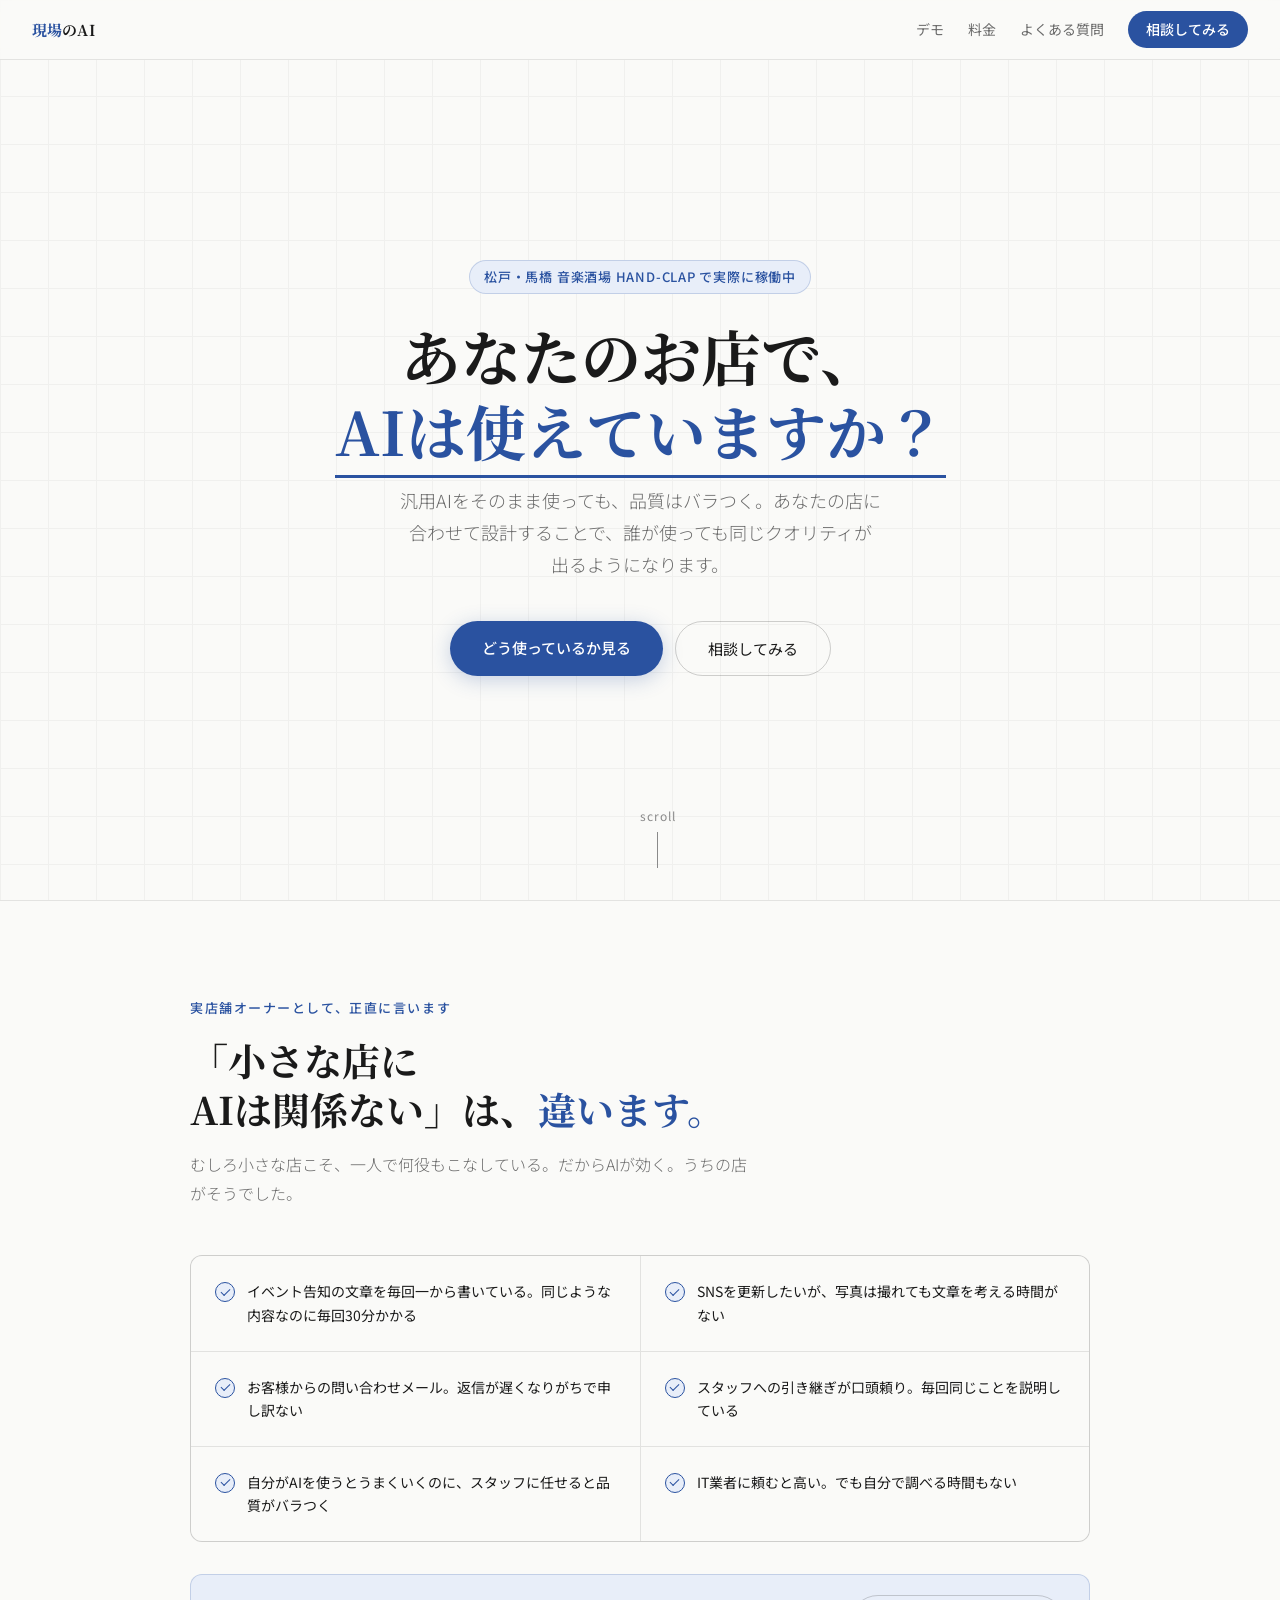
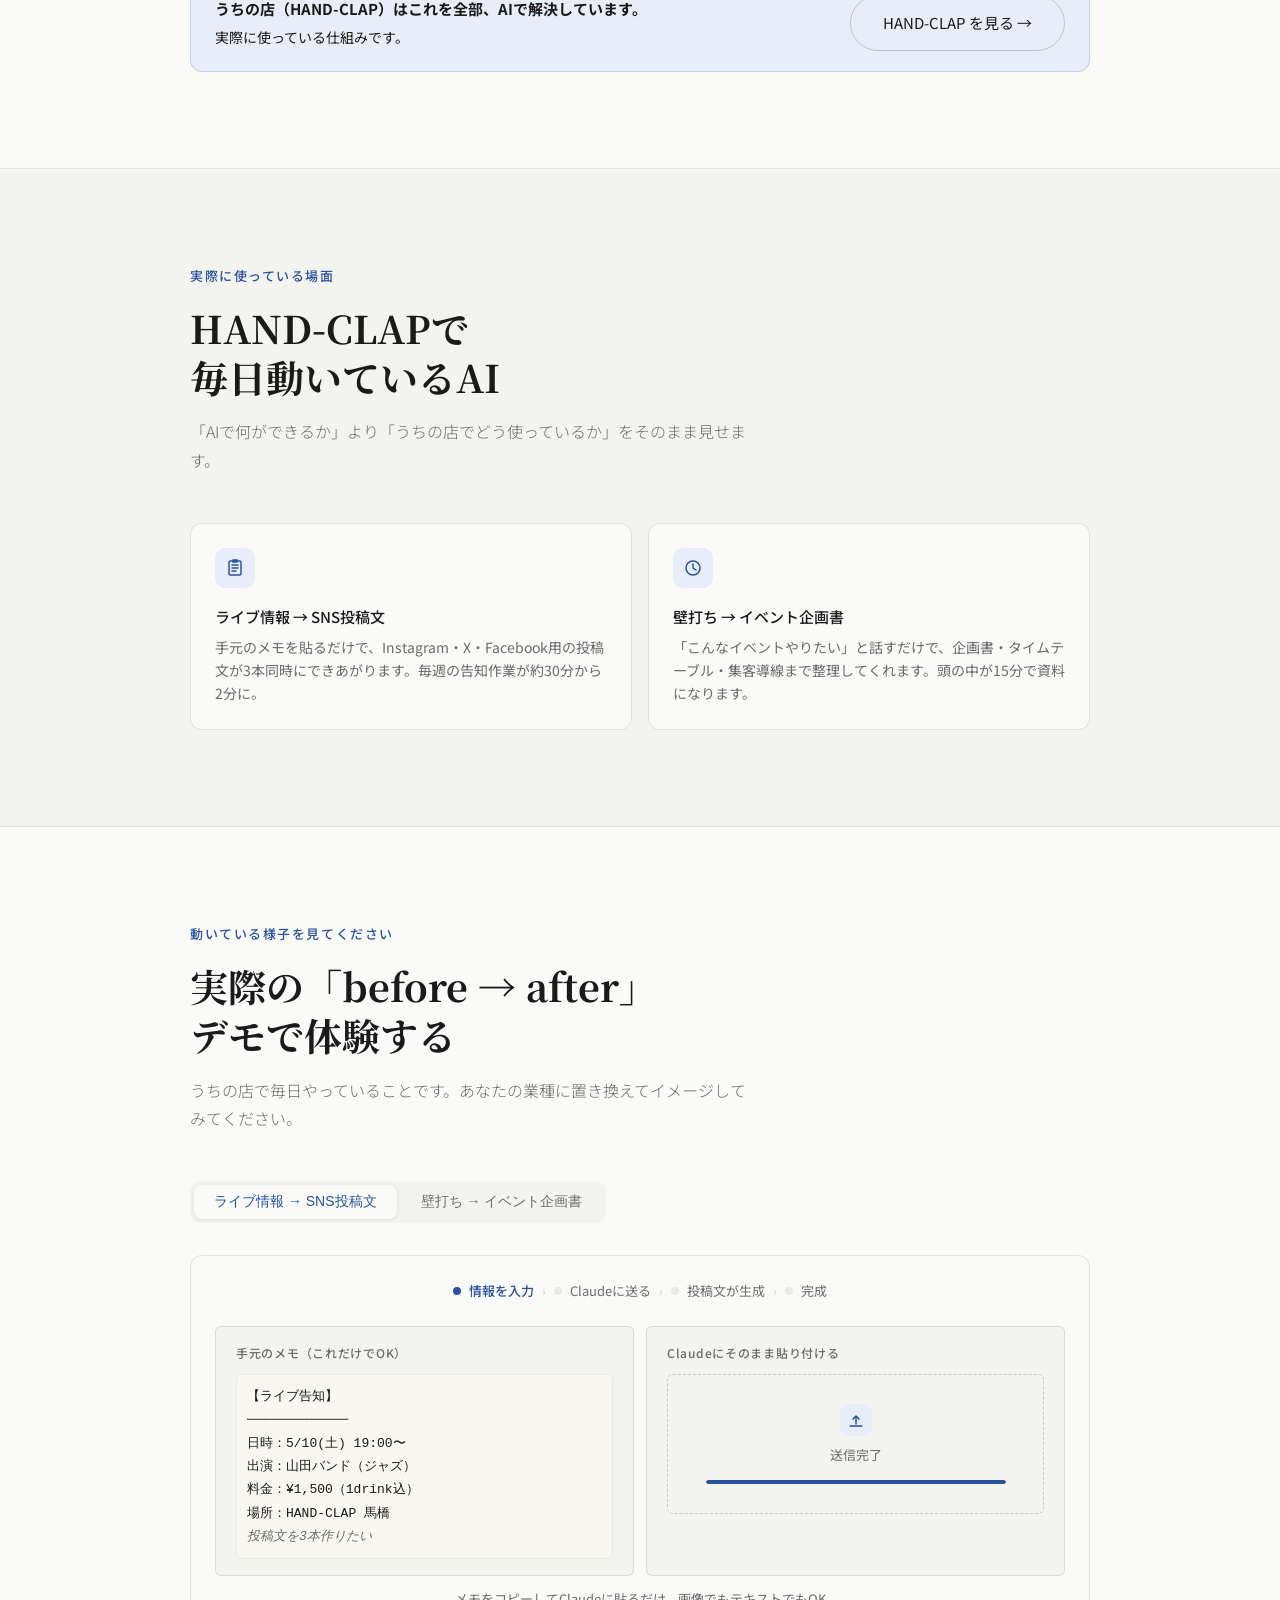
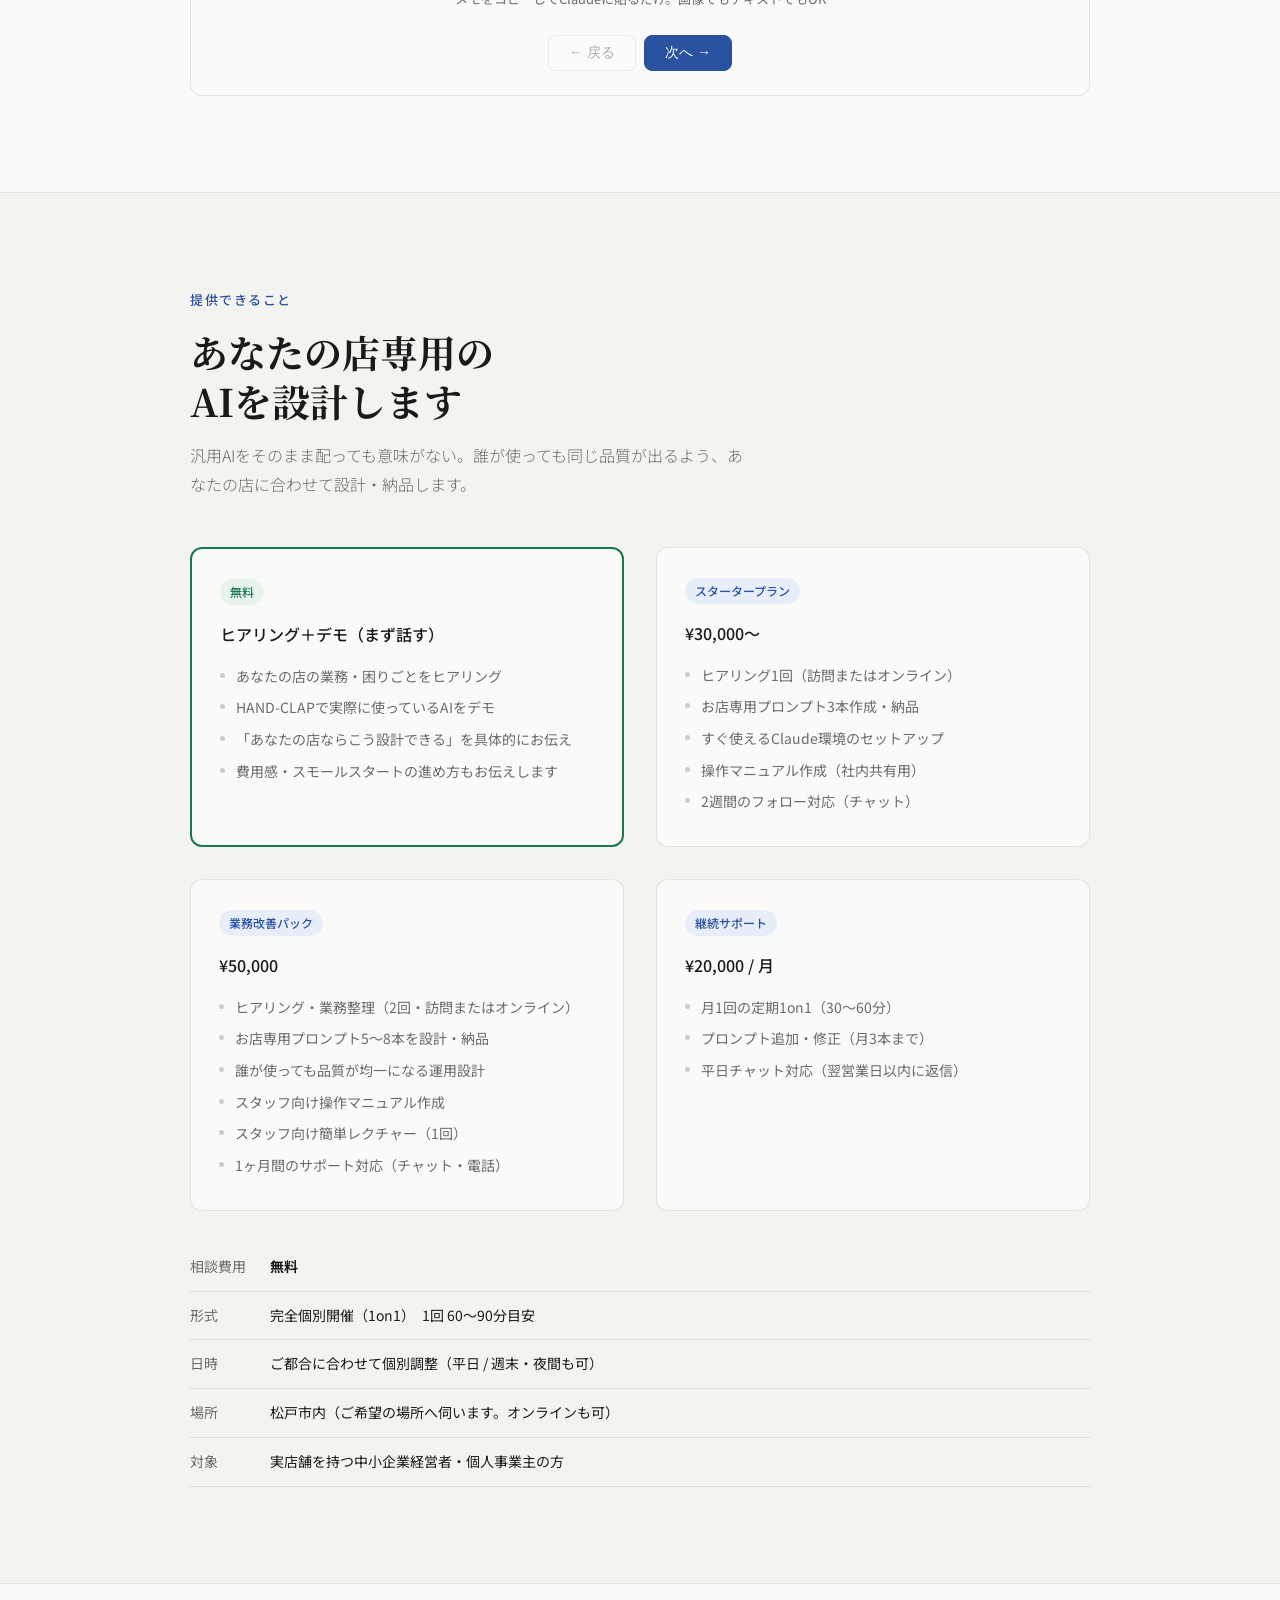
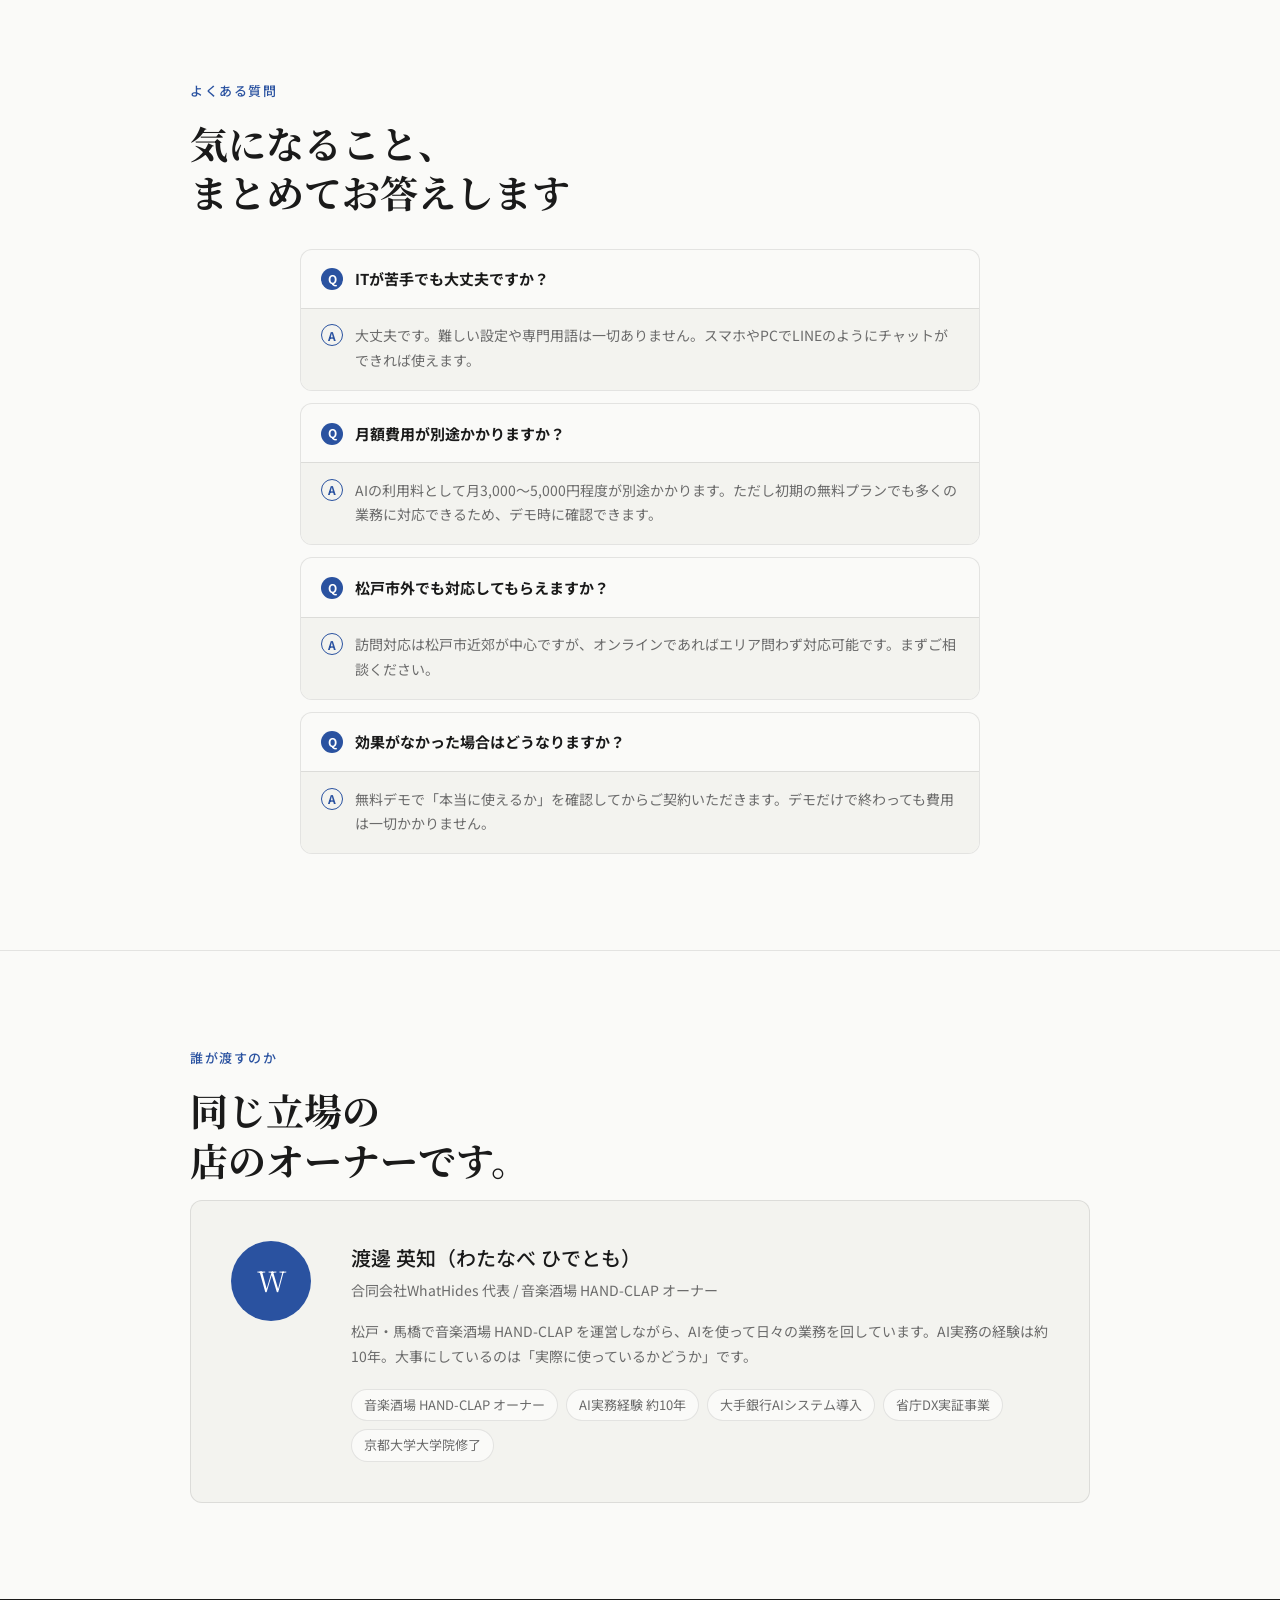
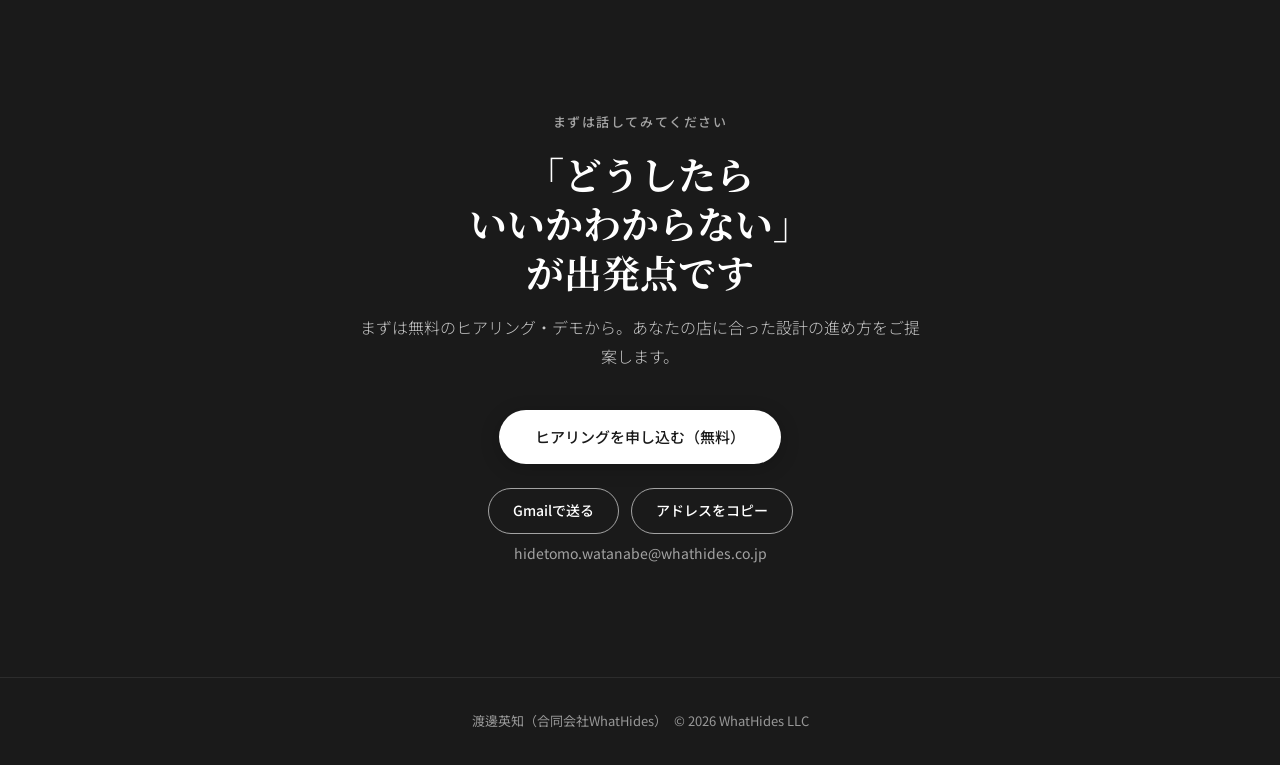
==== commit 534a2017: "SEO・アクセシビリティ・スマホ表示を改善 - FAQPage の構造化データを追加、priceRange を修正、openingHours を削除 - JS 無効時も本文が表示されるよう revea" ====
--- a/index.html
+++ b/index.html
@@ -42,8 +42,7 @@
     },
     "geoRadius": "20000"
   },
-  "priceRange": "無料相談あり",
-  "openingHours": "Mo-Su 09:00-21:00",
+  "priceRange": "¥0〜¥50,000",
   "founder": {
     "@type": "Person",
     "name": "渡邊英知",
@@ -58,6 +57,46 @@
   }
 }
 </script>
+<script type="application/ld+json">
+{
+  "@context": "https://schema.org",
+  "@type": "FAQPage",
+  "mainEntity": [
+    {
+      "@type": "Question",
+      "name": "ITが苦手でも大丈夫ですか？",
+      "acceptedAnswer": {
+        "@type": "Answer",
+        "text": "大丈夫です。難しい設定や専門用語は一切ありません。スマホやPCでLINEのようにチャットができれば使えます。"
+      }
+    },
+    {
+      "@type": "Question",
+      "name": "月額費用が別途かかりますか？",
+      "acceptedAnswer": {
+        "@type": "Answer",
+        "text": "AIの利用料として月3,000〜5,000円程度が別途かかります。ただし初期の無料プランでも多くの業務に対応できるため、デモ時に確認できます。"
+      }
+    },
+    {
+      "@type": "Question",
+      "name": "松戸市外でも対応してもらえますか？",
+      "acceptedAnswer": {
+        "@type": "Answer",
+        "text": "訪問対応は松戸市近郊が中心ですが、オンラインであればエリア問わず対応可能です。まずご相談ください。"
+      }
+    },
+    {
+      "@type": "Question",
+      "name": "効果がなかった場合はどうなりますか？",
+      "acceptedAnswer": {
+        "@type": "Answer",
+        "text": "無料デモで「本当に使えるか」を確認してからご契約いただきます。デモだけで終わっても費用は一切かかりません。"
+      }
+    }
+  ]
+}
+</script>
 <!-- Google tag (gtag.js) -->
 <script async src="https://www.googletagmanager.com/gtag/js?id=G-DTBNSN6CPC"></script>
 <script>
@@ -66,6 +105,7 @@
   gtag('js', new Date());
   gtag('config', 'G-DTBNSN6CPC');
 </script>
+<script>document.documentElement.classList.add('js');</script>
 <link rel="icon" href="favicon.ico" sizes="32x32">
 <link rel="icon" href="favicon.svg" type="image/svg+xml">
 <link rel="apple-touch-icon" href="apple-touch-icon.png">
@@ -79,18 +119,23 @@
 <!-- NAV -->
 <nav>
   <a class="nav-logo" href="#"><span>現場</span>のAI</a>
-  <a class="nav-cta" href="#cta">相談してみる</a>
+  <div class="nav-links">
+    <a href="#demo">デモ</a>
+    <a href="#course">料金</a>
+    <a href="#faq">よくある質問</a>
+    <a class="nav-cta" href="#cta">相談してみる</a>
+  </div>
 </nav>
 
 <!-- HERO -->
 <section id="hero">
   <div class="hero-grid-bg"></div>
-  <div class="hero-badge">松戸・馬橋 音楽酒場 HAND-CLAP で実際に稼働中</div>
+  <div class="hero-badge">松戸・馬橋 音楽酒場 <span class="nowrap">HAND-CLAP</span>&nbsp;で<wbr>実際に稼働中</div>
   <h1 class="hero-title">
-    あなたのお店で、<br><em>AIは使えていますか？</em>
+    あなたのお店で、<br><em>AIは<wbr>使えていますか？</em>
   </h1>
   <p class="hero-sub">
-    汎用AIをそのまま使っても、品質はバラつく。あなたの店に合わせて設計することで、誰が使っても同じクオリティが出るようになります。
+    汎用AIをそのまま使っても、<wbr>品質はバラつく。<wbr>あなたの店に<wbr>合わせて設計することで、<wbr>誰が使っても<wbr>同じクオリティが<wbr>出るようになります。
   </p>
   <div class="hero-btns">
     <a class="btn-primary" href="#how">どう使っているか見る</a>
@@ -177,13 +222,13 @@
       <p class="section-sub">うちの店で毎日やっていることです。あなたの業種に置き換えてイメージしてみてください。</p>
     </div>
     <div class="reveal">
-      <div class="demo-tabs">
-        <button class="demo-tab active" onclick="switchDemo('excel',this)">ライブ情報 → SNS投稿文</button>
-        <button class="demo-tab" onclick="switchDemo('doc',this)">壁打ち → イベント企画書</button>
+      <div class="demo-tabs" role="tablist" aria-label="デモの種類">
+        <button class="demo-tab active" role="tab" id="tab-excel" aria-controls="dp-excel" aria-selected="true" onclick="switchDemo('excel',this)">ライブ情報 → SNS投稿文</button>
+        <button class="demo-tab" role="tab" id="tab-doc" aria-controls="dp-doc" aria-selected="false" tabindex="-1" onclick="switchDemo('doc',this)">壁打ち → イベント企画書</button>
       </div>
 
       <!-- DEMO 1: Live info to SNS post -->
-      <div class="demo-frame demo-panel active" id="dp-excel">
+      <div class="demo-frame demo-panel active" id="dp-excel" role="tabpanel" aria-labelledby="tab-excel">
         <div class="d-wrap" id="dw1">
           <div class="d-stage-bar">
             <span class="d-dot" id="A0"></span><span class="d-lbl" id="B0">情報を入力</span>
@@ -263,7 +308,7 @@
       </div>
 
       <!-- DEMO 2: Brainstorm to Event Plan -->
-      <div class="demo-frame demo-panel" id="dp-doc">
+      <div class="demo-frame demo-panel" id="dp-doc" role="tabpanel" aria-labelledby="tab-doc">
         <div class="d-wrap" id="dw2">
           <div class="d-stage-bar">
             <span class="d-dot" id="P0"></span><span class="d-lbl" id="Q0">頭の中を話す</span>
@@ -479,6 +524,8 @@
   </div>
 </section>
 
+<a class="sticky-cta" href="#cta">無料で相談してみる</a>
+
 <footer>
   <p>渡邊英知（合同会社WhatHides）　&copy; 2026 WhatHides LLC</p>
 </footer>
@@ -492,13 +539,23 @@
 
 /* ─── Demo tab switch ─── */
 function switchDemo(id, btn){
-  document.querySelectorAll('.demo-tab').forEach(b=>b.classList.remove('active'));
+  document.querySelectorAll('.demo-tab').forEach(b=>{
+    b.classList.remove('active'); b.setAttribute('aria-selected','false'); b.tabIndex=-1;
+  });
   document.querySelectorAll('.demo-panel').forEach(p=>p.classList.remove('active'));
-  btn.classList.add('active');
+  btn.classList.add('active'); btn.setAttribute('aria-selected','true'); btn.tabIndex=0;
   document.getElementById('dp-'+id).classList.add('active');
   if(id==='excel'){ eScene=0; eShow(0); }
   if(id==='doc'){ fScene=0; fShow(0); }
 }
+
+/* 左右キーでタブ移動 */
+document.querySelector('.demo-tabs').addEventListener('keydown',e=>{
+  if(e.key!=='ArrowLeft'&&e.key!=='ArrowRight') return;
+  const tabs=[...document.querySelectorAll('.demo-tab')];
+  const next=tabs[(tabs.indexOf(document.activeElement)+(e.key==='ArrowRight'?1:-1)+tabs.length)%tabs.length];
+  next.focus(); next.click();
+});
 
 /* ─── DEMO 1: SNS ─── */
 let eScene=0, eTimers=[];
@@ -552,7 +609,7 @@
         const td=document.createElement('td');
         td.textContent=c;
         if(ci===0){td.style.fontWeight='500';td.style.whiteSpace='nowrap';}
-        if(ci===1){td.style.fontSize='12px';td.style.color='#444';}
+        if(ci===1){td.style.fontSize='13px';td.style.color='#444';}
         tr.appendChild(td);
       });
       tb.appendChild(tr);
@@ -630,6 +687,15 @@
     .finally(()=>setTimeout(()=>{btn.textContent='アドレスをコピー';},2000));
 });
 
+/* ─── スマホ下部の固定CTA（ヒーローと申し込み欄が見えている間は隠す） ─── */
+const stickyCta=document.querySelector('.sticky-cta');
+const ctaSeen={hero:true,cta:false};
+const ctaObs=new IntersectionObserver(entries=>{
+  entries.forEach(e=>{ ctaSeen[e.target.id]=e.isIntersecting; });
+  stickyCta.classList.toggle('show',!ctaSeen.hero&&!ctaSeen.cta);
+});
+['hero','cta'].forEach(id=>ctaObs.observe(document.getElementById(id)));
+
 /* init */
 eShow(0);
 </script>
--- a/css/lp-main.css
+++ b/css/lp-main.css
@@ -6,7 +6,7 @@
 :root {
   --c-ink:          #1a1a1a;
   --c-ink-muted:    #6b6b6b;
-  --c-ink-faint:    #b0b0b0;
+  --c-ink-faint:    #8a8a8a;
   --c-paper:        #fafaf8;
   --c-surface:      #f3f3ef;
   --c-surface-deep: #eaeae4;
@@ -48,10 +48,16 @@
 }
 .nav-logo { font-family: var(--f-serif); font-size: 15px; font-weight: 700; letter-spacing: 0.01em; color: var(--c-ink); text-decoration: none; }
 .nav-logo span { color: var(--c-accent); }
+.nav-links { display: flex; align-items: center; gap: 1.5rem; }
+.nav-links a:not(.nav-cta) {
+  font-size: 14px; color: var(--c-ink-muted); text-decoration: none;
+  transition: color 0.2s;
+}
+.nav-links a:not(.nav-cta):hover { color: var(--c-accent); }
 .nav-cta {
   background: var(--c-accent); color: #fff;
   padding: 7px 18px; border-radius: 30px;
-  font-size: 13px; font-weight: 500; text-decoration: none;
+  font-size: 14px; font-weight: 500; text-decoration: none;
   transition: background 0.2s, transform 0.15s;
 }
 .nav-cta:hover { background: #1e3f80; transform: translateY(-1px); }
@@ -75,23 +81,24 @@
 .hero-badge {
   display: inline-block;
   background: var(--c-accent-bg); color: var(--c-accent);
-  font-size: 12px; font-weight: 500; letter-spacing: 0.06em;
+  font-size: 13px; font-weight: 500; letter-spacing: 0.06em;
   padding: 5px 14px; border-radius: 30px;
   border: 1px solid rgba(42,82,160,0.2);
-  margin-bottom: 1.5rem;
+  margin-bottom: 1.5rem; word-break: keep-all;
   opacity: 0; animation: fadeUp 0.6s 0.1s ease forwards;
 }
 .hero-title {
   font-family: var(--f-serif); font-size: clamp(32px, 5.5vw, 60px);
   line-height: 1.25; letter-spacing: 0; color: var(--c-ink);
-  margin-bottom: 1rem;
+  margin-bottom: 1rem; word-break: keep-all; overflow-wrap: anywhere;
   opacity: 0; animation: fadeUp 0.7s 0.25s ease forwards;
 }
+.nowrap { white-space: nowrap; }
 .hero-title em { font-style: normal; color: var(--c-accent); border-bottom: 3px solid var(--c-accent); padding-bottom: 2px; }
 .hero-sub {
   font-size: clamp(15px, 2vw, 18px); color: var(--c-ink-muted);
   max-width: 560px; margin: 0 auto 2.5rem;
-  font-weight: 300; line-height: 1.8;
+  font-weight: 300; line-height: 1.8; word-break: keep-all; overflow-wrap: anywhere;
   opacity: 0; animation: fadeUp 0.7s 0.4s ease forwards;
 }
 .hero-btns {
@@ -132,10 +139,10 @@
 }
 
 /* ── SECTION BASE ── */
-section { padding: 6rem 2rem; }
+section { padding: 6rem 2rem; scroll-margin-top: 60px; }
 .container { max-width: 900px; margin: 0 auto; }
 .section-label {
-  font-size: 11px; font-weight: 500; letter-spacing: 0.12em;
+  font-size: 13px; font-weight: 500; letter-spacing: 0.12em;
   color: var(--c-accent); text-transform: uppercase; margin-bottom: 1rem;
 }
 .section-title {
@@ -214,8 +221,8 @@
   display: flex; align-items: center; justify-content: center;
 }
 .what-icon svg { width: 20px; height: 20px; }
-.what-card-title { font-size: 14px; font-weight: 500; color: var(--c-ink); margin-bottom: 6px; }
-.what-card-body { font-size: 13px; color: var(--c-ink-muted); line-height: 1.65; }
+.what-card-title { font-size: 15px; font-weight: 500; color: var(--c-ink); margin-bottom: 6px; }
+.what-card-body { font-size: 14px; color: var(--c-ink-muted); line-height: 1.65; }
 
 /* ── DEMO ── */
 #demo { background: var(--c-paper); }
@@ -225,7 +232,7 @@
   margin-bottom: 2rem; width: fit-content;
 }
 .demo-tab {
-  padding: 8px 20px; border-radius: 8px; font-size: 13px; font-weight: 500;
+  padding: 8px 20px; border-radius: 8px; font-size: 14px; font-weight: 500;
   cursor: pointer; border: none; background: transparent; color: var(--c-ink-muted);
   transition: background 0.2s, color 0.2s;
 }
@@ -247,14 +254,14 @@
 .course-box.free { border-color: var(--c-green); border-width: 2px; }
 .course-box-badge {
   display: inline-block; padding: 3px 10px; border-radius: 20px;
-  font-size: 11px; font-weight: 500; margin-bottom: 1rem;
+  font-size: 12px; font-weight: 500; margin-bottom: 1rem;
 }
 .badge-free { background: var(--c-green-bg); color: var(--c-green); }
 .badge-paid { background: var(--c-accent-bg); color: var(--c-accent); }
 .course-box-title { font-size: 16px; font-weight: 500; margin-bottom: 0.75rem; }
 .course-list { list-style: none; }
 .course-list li {
-  font-size: 13px; color: var(--c-ink-muted); padding: 5px 0;
+  font-size: 14px; color: var(--c-ink-muted); padding: 5px 0;
   padding-left: 16px; position: relative; line-height: 1.55;
 }
 .course-list li::before {
@@ -264,7 +271,7 @@
 .info-table { width: 100%; border-collapse: collapse; margin-top: 2rem; }
 .info-table tr { border-bottom: 1px solid var(--c-line); }
 .info-table td { padding: 12px 0; font-size: 14px; vertical-align: top; }
-.info-table td:first-child { color: var(--c-ink-muted); width: 80px; font-size: 13px; }
+.info-table td:first-child { color: var(--c-ink-muted); width: 80px; font-size: 14px; }
 
 /* ── PROFILE ── */
 #profile { background: var(--c-paper); }
@@ -280,12 +287,12 @@
   font-family: var(--f-serif); font-size: 28px; color: #fff;
 }
 .profile-name { font-size: 20px; font-weight: 500; margin-bottom: 4px; }
-.profile-role { font-size: 13px; color: var(--c-ink-muted); margin-bottom: 1rem; }
+.profile-role { font-size: 14px; color: var(--c-ink-muted); margin-bottom: 1rem; }
 .profile-bio { font-size: 14px; color: var(--c-ink-muted); line-height: 1.8; margin-bottom: 1.25rem; }
 .profile-badges { display: flex; flex-wrap: wrap; gap: 8px; }
 .profile-badge {
   padding: 4px 12px; border-radius: 20px;
-  font-size: 12px; background: var(--c-paper); border: 1px solid var(--c-line);
+  font-size: 13px; background: var(--c-paper); border: 1px solid var(--c-line);
   color: var(--c-ink-muted);
 }
 
@@ -294,10 +301,10 @@
   background: var(--c-ink); color: #fff;
   text-align: center; padding: 7rem 2rem;
 }
-#cta .section-label { color: rgba(255,255,255,0.4); }
+#cta .section-label { color: rgba(255,255,255,0.6); }
 #cta .section-title { color: #fff; margin-bottom: 1rem; }
-#cta .section-sub { color: rgba(255,255,255,0.6); margin: 0 auto 2.5rem; }
-.cta-note { font-size: 13px; color: rgba(255,255,255,0.4); margin-top: 1rem; }
+#cta .section-sub { color: rgba(255,255,255,0.75); margin: 0 auto 2.5rem; }
+.cta-note { font-size: 14px; color: rgba(255,255,255,0.6); margin-top: 1rem; }
 .cta-alt {
   display: flex; justify-content: center; flex-wrap: wrap; gap: 12px;
   margin-top: 1.5rem;
@@ -324,7 +331,7 @@
 footer {
   background: var(--c-ink); border-top: 1px solid rgba(255,255,255,0.08);
   text-align: center; padding: 2rem;
-  font-size: 12px; color: rgba(255,255,255,0.3);
+  font-size: 13px; color: rgba(255,255,255,0.55);
 }
 
 /* ── ANIMATIONS ── */
@@ -332,15 +339,28 @@
   from { opacity: 0; transform: translateY(20px); }
   to { opacity: 1; transform: translateY(0); }
 }
-.reveal {
+.js .reveal {
   opacity: 0; transform: translateY(24px);
   transition: opacity 0.65s ease, transform 0.65s ease;
 }
-.reveal.visible { opacity: 1; transform: translateY(0); }
+.js .reveal.visible { opacity: 1; transform: translateY(0); }
+
+/* ── STICKY CTA（スマホのみ） ── */
+.sticky-cta { display: none; }
 
 /* ── RESPONSIVE ── */
 @media(max-width:640px){
   nav { padding: 0 1rem; }
+  .nav-links a:not(.nav-cta) { display: none; }
+  .sticky-cta {
+    display: block; position: fixed; left: 1rem; right: 1rem; bottom: 1rem; z-index: 90;
+    background: var(--c-accent); color: #fff; text-align: center;
+    padding: 14px; border-radius: 40px;
+    font-size: 15px; font-weight: 500; text-decoration: none;
+    box-shadow: 0 6px 24px rgba(42,82,160,0.35);
+    transform: translateY(calc(100% + 1.5rem)); transition: transform 0.3s ease;
+  }
+  .sticky-cta.show { transform: translateY(0); }
   section { padding: 4rem 1.25rem; }
   .what-cards { grid-template-columns: 1fr; }
   .course-grid { grid-template-columns: 1fr; }
@@ -349,24 +369,38 @@
   .demo-tab { flex: 1; text-align: center; }
 }
 
+/* 高さの低い画面では scroll 表示がボタンに重なるので隠す */
+@media(max-height: 760px){ .hero-scroll { display: none; } }
+
+@media(prefers-reduced-motion: reduce){
+  html { scroll-behavior: auto; }
+  *, *::before, *::after {
+    animation-duration: 0.01ms !important; animation-delay: 0s !important;
+    animation-iteration-count: 1 !important;
+    transition-duration: 0.01ms !important; transition-delay: 0s !important;
+  }
+  .hero-scroll-line { animation: none; }
+  .js .reveal { opacity: 1; transform: none; }
+}
+
 /* ── DEMO STYLES ── */
 .d-wrap { font-family: var(--f-sans); }
 .d-stage-bar { display:flex; align-items:center; justify-content:center; gap:8px; margin-bottom:1.5rem; flex-wrap:wrap; }
 .d-dot { width:8px; height:8px; border-radius:50%; background:var(--c-surface-deep); transition:background 0.4s; }
 .d-dot.on { background:var(--c-accent); }
-.d-lbl { font-size:12px; color:var(--c-ink-muted); transition:color 0.4s; }
+.d-lbl { font-size:13px; color:var(--c-ink-muted); transition:color 0.4s; }
 .d-lbl.on { color:var(--c-accent); font-weight:500; }
 .d-sep { font-size:12px; color:var(--c-line-md); }
 .d-scene { display:none; }
 .d-scene.vis { display:block; }
 .d-panel { background:var(--c-surface); border-radius:var(--r-sm); padding:1rem 1.25rem; border:1px solid var(--c-line); }
-.d-ptitle { font-size:11px; font-weight:500; color:var(--c-ink-muted); letter-spacing:0.06em; margin-bottom:10px; }
+.d-ptitle { font-size:12px; font-weight:500; color:var(--c-ink-muted); letter-spacing:0.06em; margin-bottom:10px; }
 .d-row { display:grid; grid-template-columns:1fr 1fr; gap:12px; margin-bottom:12px; }
 @media(max-width:540px){ .d-row { grid-template-columns:1fr; } }
 .wb { background:#f8f7f2; border:1px solid var(--c-surface-deep); border-radius:var(--r-sm); padding:10px; font-family:monospace; min-height:140px; }
 .wb-line { font-size:13px; color:var(--c-ink); line-height:1.8; opacity:0; transform:translateX(-4px); transition:opacity 0.4s,transform 0.4s; }
 .wb-line.s { opacity:1; transform:none; }
-.wb-sc { font-size:12px; color:var(--c-ink-faint); font-style:italic; }
+.wb-sc { font-size:13px; color:var(--c-ink-muted); font-style:italic; }
 .up-area { border:1.5px dashed var(--c-line-md); border-radius:var(--r-sm); display:flex; flex-direction:column; align-items:center; justify-content:center; min-height:140px; gap:8px; }
 .up-icon { width:32px; height:32px; }
 .up-txt { font-size:13px; color:var(--c-ink-muted); }
@@ -390,7 +424,7 @@
 .exc-row { opacity:0; transform:translateY(4px); transition:opacity 0.35s,transform 0.35s; }
 .exc-row.s { opacity:1; transform:none; }
 .think-box { background:#fff; border:1px solid var(--c-line); border-radius:var(--r-sm); padding:1rem; margin-bottom:12px; }
-.think-ttl { font-size:11px; font-weight:500; color:#534AB7; letter-spacing:0.06em; margin-bottom:10px; }
+.think-ttl { font-size:12px; font-weight:500; color:#534AB7; letter-spacing:0.06em; margin-bottom:10px; }
 .think-item { display:flex; align-items:flex-start; gap:8px; margin-bottom:7px; opacity:0; transform:translateX(-4px); transition:opacity 0.4s,transform 0.4s; }
 .think-item.s { opacity:1; transform:none; }
 .t-bul { width:6px; height:6px; border-radius:50%; background:#AFA9EC; margin-top:6px; flex-shrink:0; }
@@ -398,7 +432,7 @@
 .slide-stack { display:flex; flex-direction:column; gap:10px; }
 .slide { background:#fff; border:1px solid var(--c-line); border-radius:var(--r-sm); overflow:hidden; opacity:0; transform:translateY(8px); transition:opacity 0.45s,transform 0.45s; }
 .slide.s { opacity:1; transform:none; }
-.slide-hdr { padding:7px 12px; font-size:11px; font-weight:500; letter-spacing:0.05em; }
+.slide-hdr { padding:7px 12px; font-size:12px; font-weight:500; letter-spacing:0.05em; }
 .sh-p { background:#EEEDFE; color:#3C3489; }
 .sh-t { background:var(--c-green-bg); color:var(--c-green); }
 .sh-c { background:#FAECE7; color:#712B13; }
@@ -406,19 +440,19 @@
 .slide-body { padding:9px 12px; }
 .slide-ttl { font-size:14px; font-weight:500; color:var(--c-ink); margin-bottom:5px; }
 .slide-pts { list-style:none; }
-.slide-pts li { font-size:12px; color:var(--c-ink-muted); padding:2px 0 2px 12px; position:relative; }
+.slide-pts li { font-size:13px; color:var(--c-ink-muted); padding:2px 0 2px 12px; position:relative; }
 .slide-pts li::before { content:''; position:absolute; left:0; top:9px; width:4px; height:4px; border-radius:50%; background:var(--c-line-md); }
 .d-result { text-align:center; padding:1.5rem 0; }
 .t-row { display:flex; align-items:center; justify-content:center; flex-wrap:wrap; gap:6px; margin-bottom:1.25rem; }
-.t-badge { display:inline-flex; align-items:center; padding:5px 14px; border-radius:20px; font-size:12px; font-weight:500; }
+.t-badge { display:inline-flex; align-items:center; padding:5px 14px; border-radius:20px; font-size:13px; font-weight:500; }
 .t-bef { background:#FCEBEB; color:#A32D2D; }
 .t-aft { background:var(--c-green-bg); color:var(--c-green); }
 .t-arr { font-size:14px; color:var(--c-ink-muted); }
 .d-note { font-size:13px; color:var(--c-ink-muted); line-height:1.8; }
-.d-tag2 { display:inline-block; margin-top:1rem; padding:5px 14px; background:var(--c-accent-bg); color:var(--c-accent); border-radius:20px; font-size:12px; font-weight:500; }
-.step-note { font-size:12px; color:var(--c-ink-muted); text-align:center; margin-top:0.75rem; min-height:18px; }
+.d-tag2 { display:inline-block; margin-top:1rem; padding:5px 14px; background:var(--c-accent-bg); color:var(--c-accent); border-radius:20px; font-size:13px; font-weight:500; }
+.step-note { font-size:13px; color:var(--c-ink-muted); text-align:center; margin-top:0.75rem; min-height:18px; }
 .d-btns { display:flex; gap:8px; justify-content:center; margin-top:1.5rem; }
-.d-btn { padding:8px 20px; font-size:13px; border-radius:8px; border:1px solid var(--c-line-md); background:#fff; color:var(--c-ink); cursor:pointer; transition:background 0.15s; }
+.d-btn { padding:8px 20px; font-size:14px; border-radius:8px; border:1px solid var(--c-line-md); background:#fff; color:var(--c-ink); cursor:pointer; transition:background 0.15s; }
 .d-btn:disabled { opacity:0.35; cursor:default; }
 .d-btn.pri { background:var(--c-accent); color:#fff; border-color:var(--c-accent); }
 .d-btn.rep { background:var(--c-green-bg); color:var(--c-green); border-color:rgba(26,122,74,0.25); }
@@ -434,7 +468,7 @@
 .faq-item__q {
   display: flex; align-items: flex-start; gap: 12px;
   padding: 1.1rem 1.25rem;
-  font-size: 14px; font-weight: 700; line-height: 1.55;
+  font-size: 15px; font-weight: 700; line-height: 1.55;
   cursor: default;
 }
 .faq-item__q::before {
@@ -452,7 +486,7 @@
   padding: 0.9rem 1.25rem 1.1rem;
   border-top: 1px solid var(--c-line);
   background: var(--c-surface);
-  font-size: 13px; color: var(--c-ink-muted); line-height: 1.75;
+  font-size: 14px; color: var(--c-ink-muted); line-height: 1.75;
 }
 .faq-item__a::before {
   content: 'A';
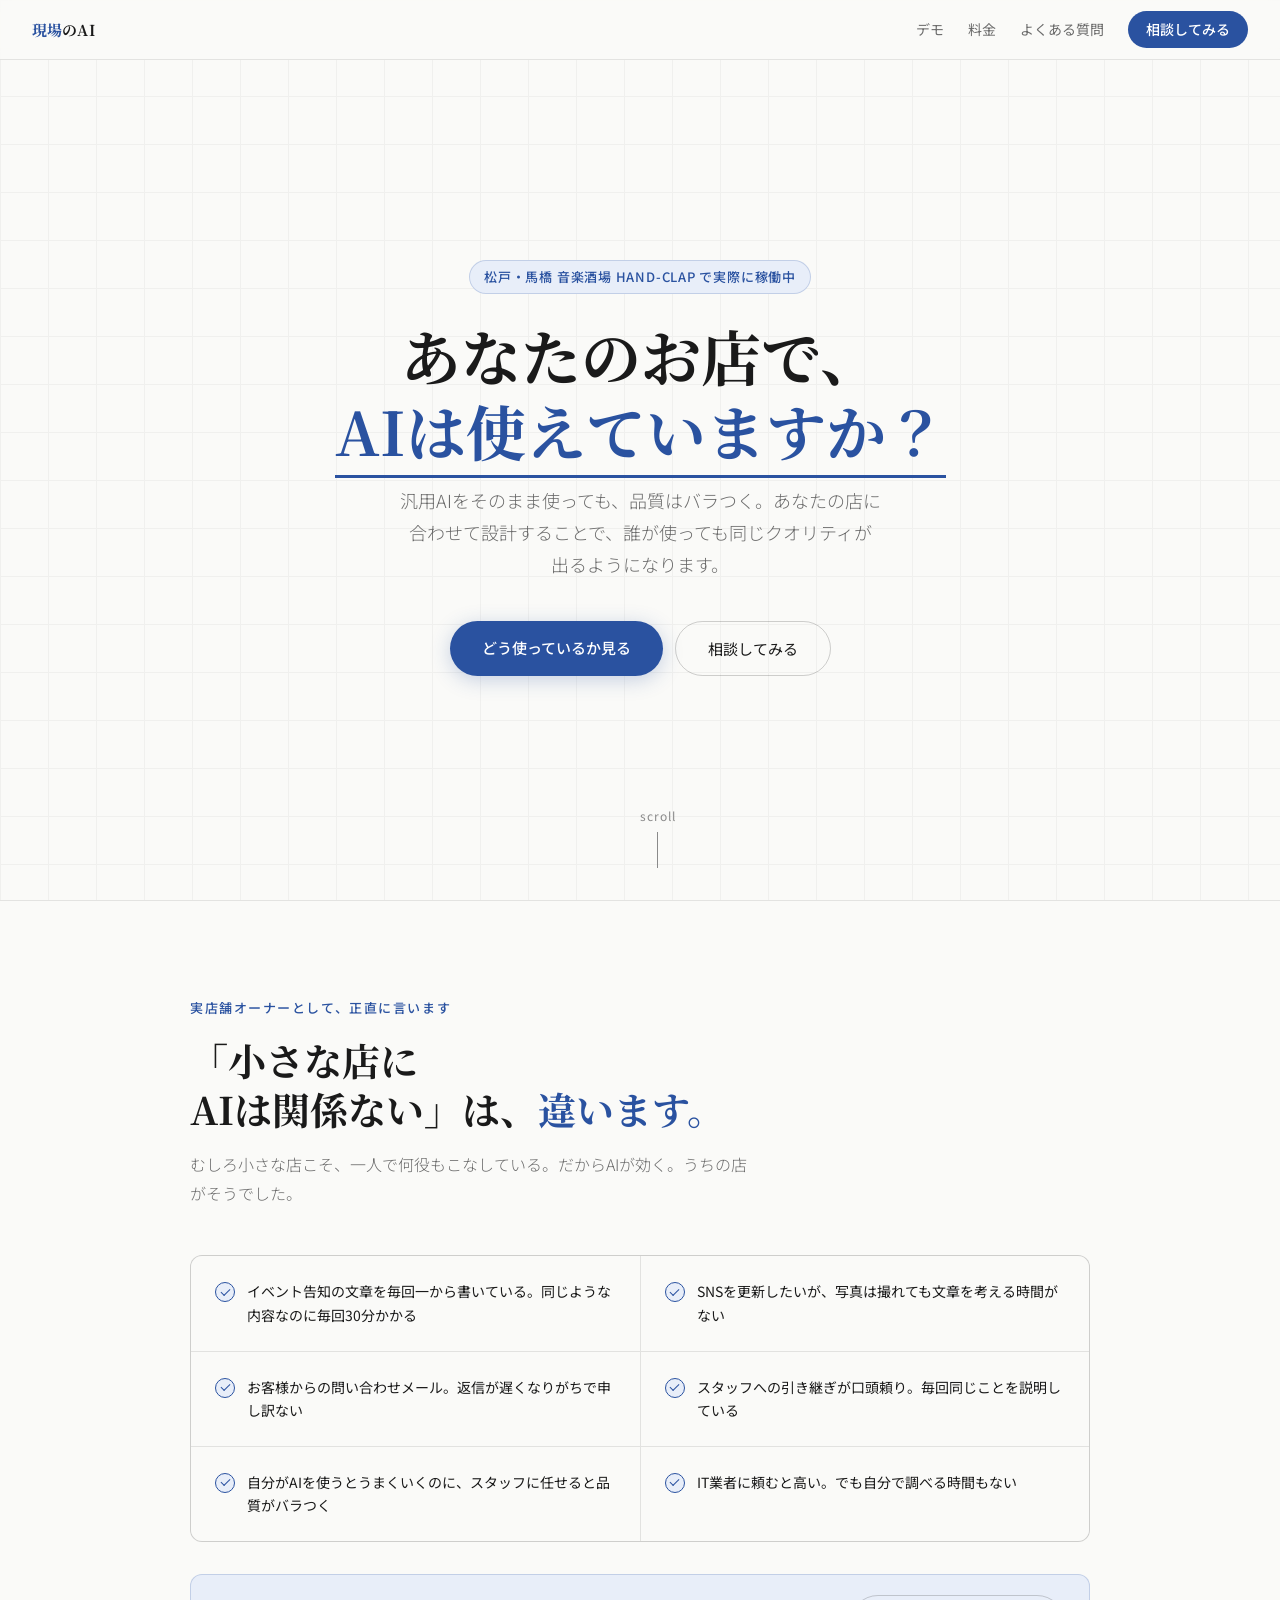
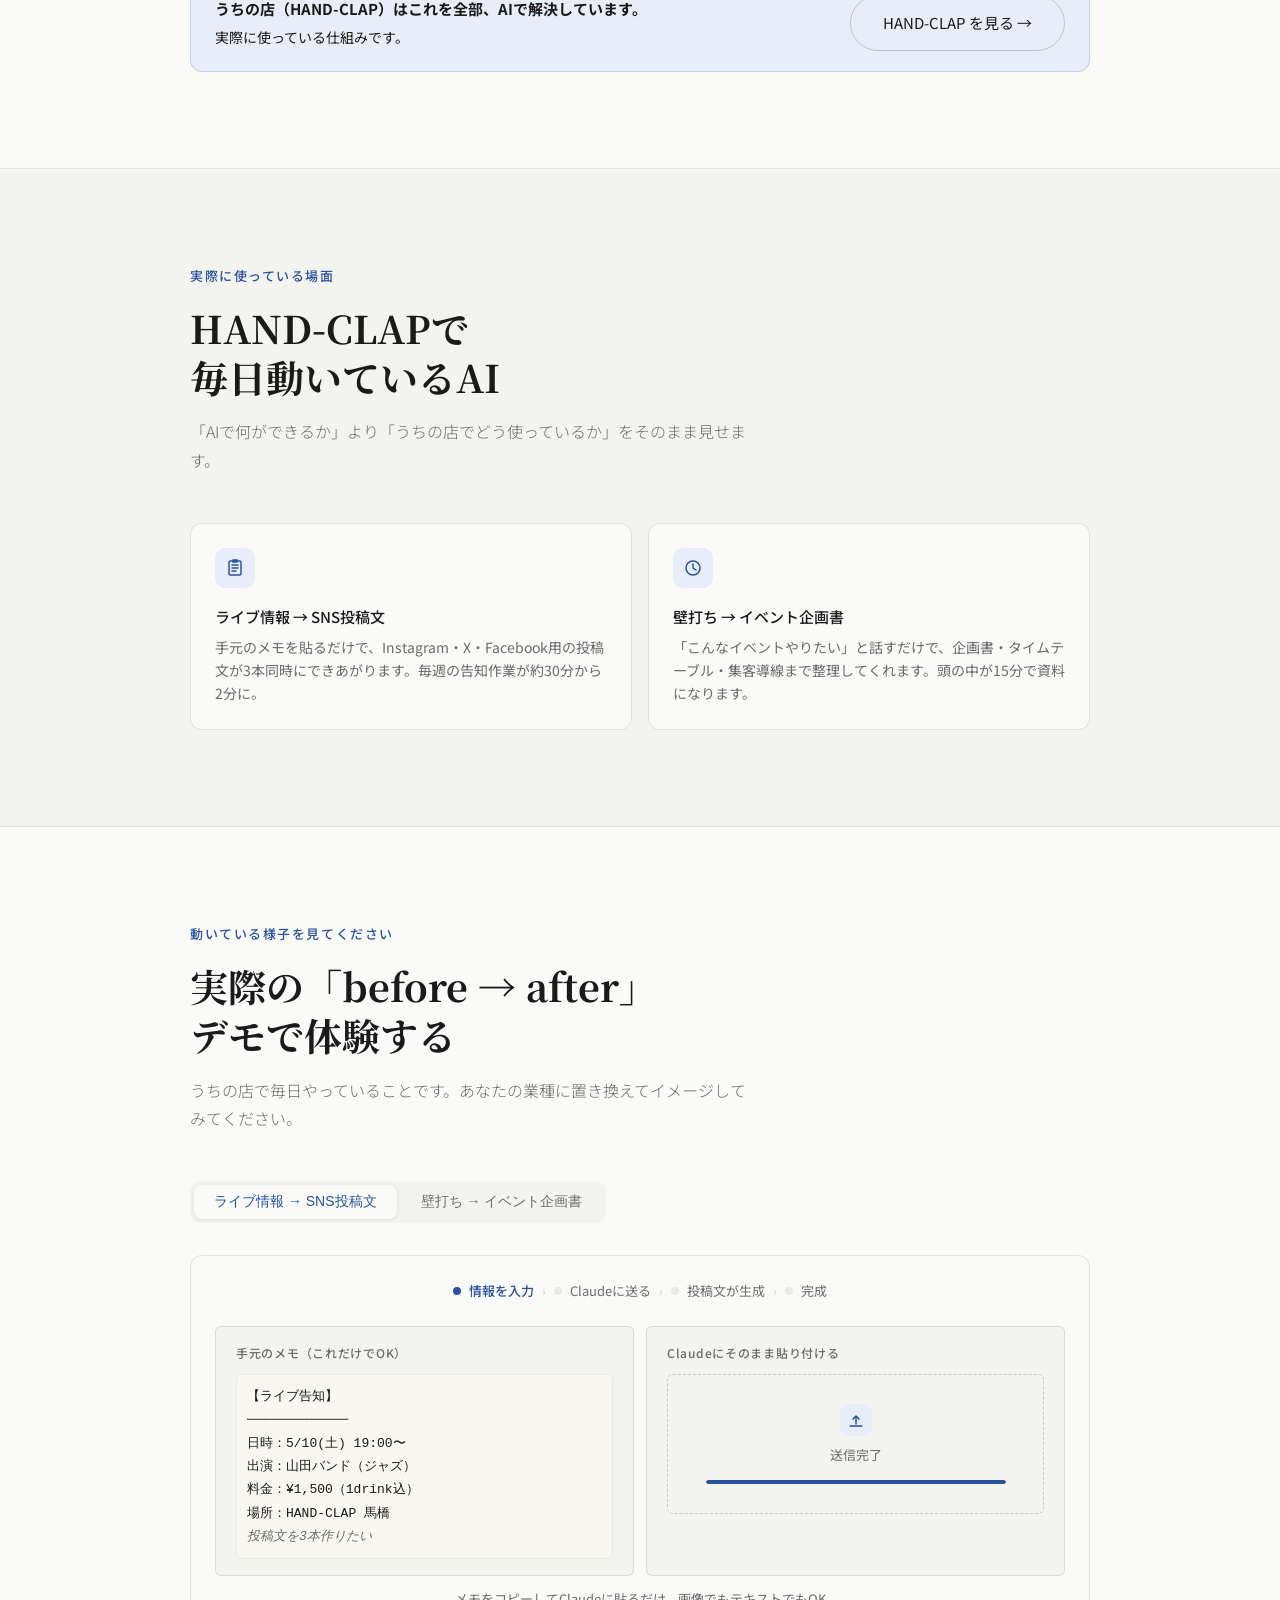
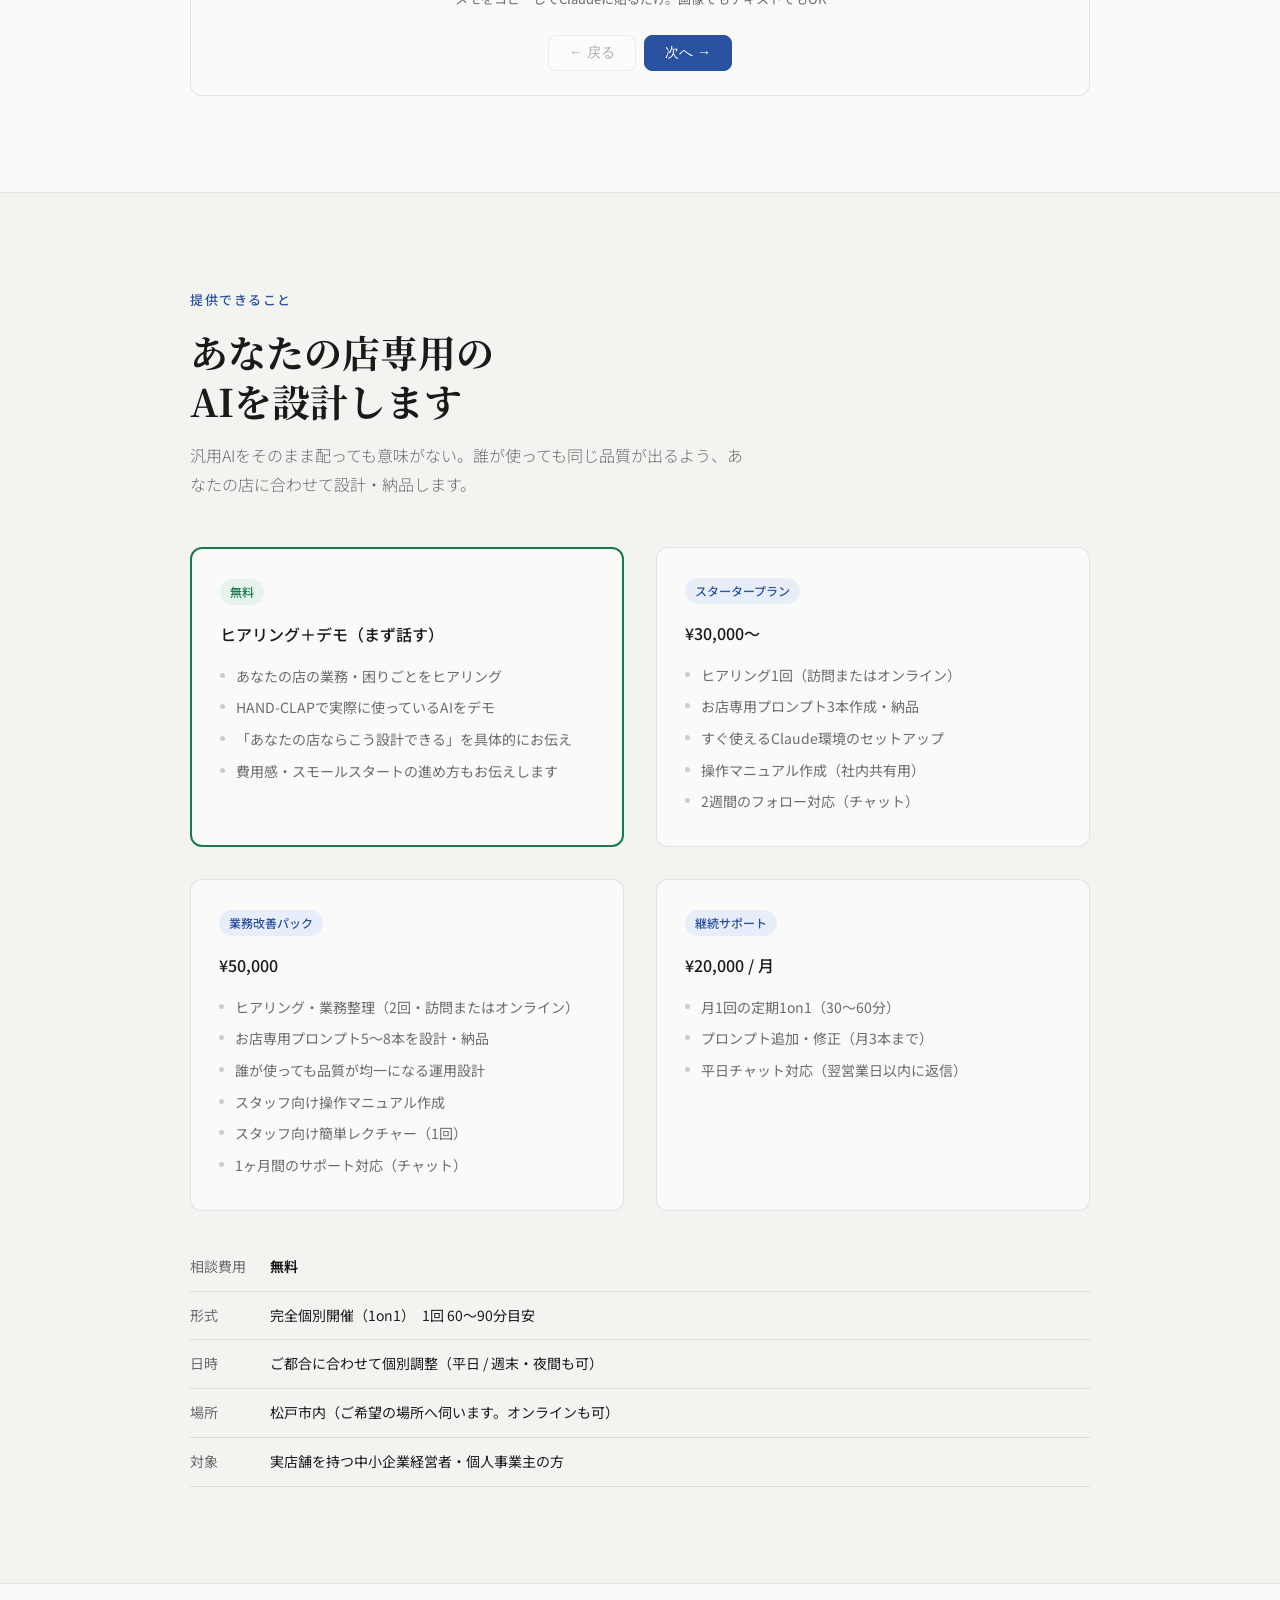
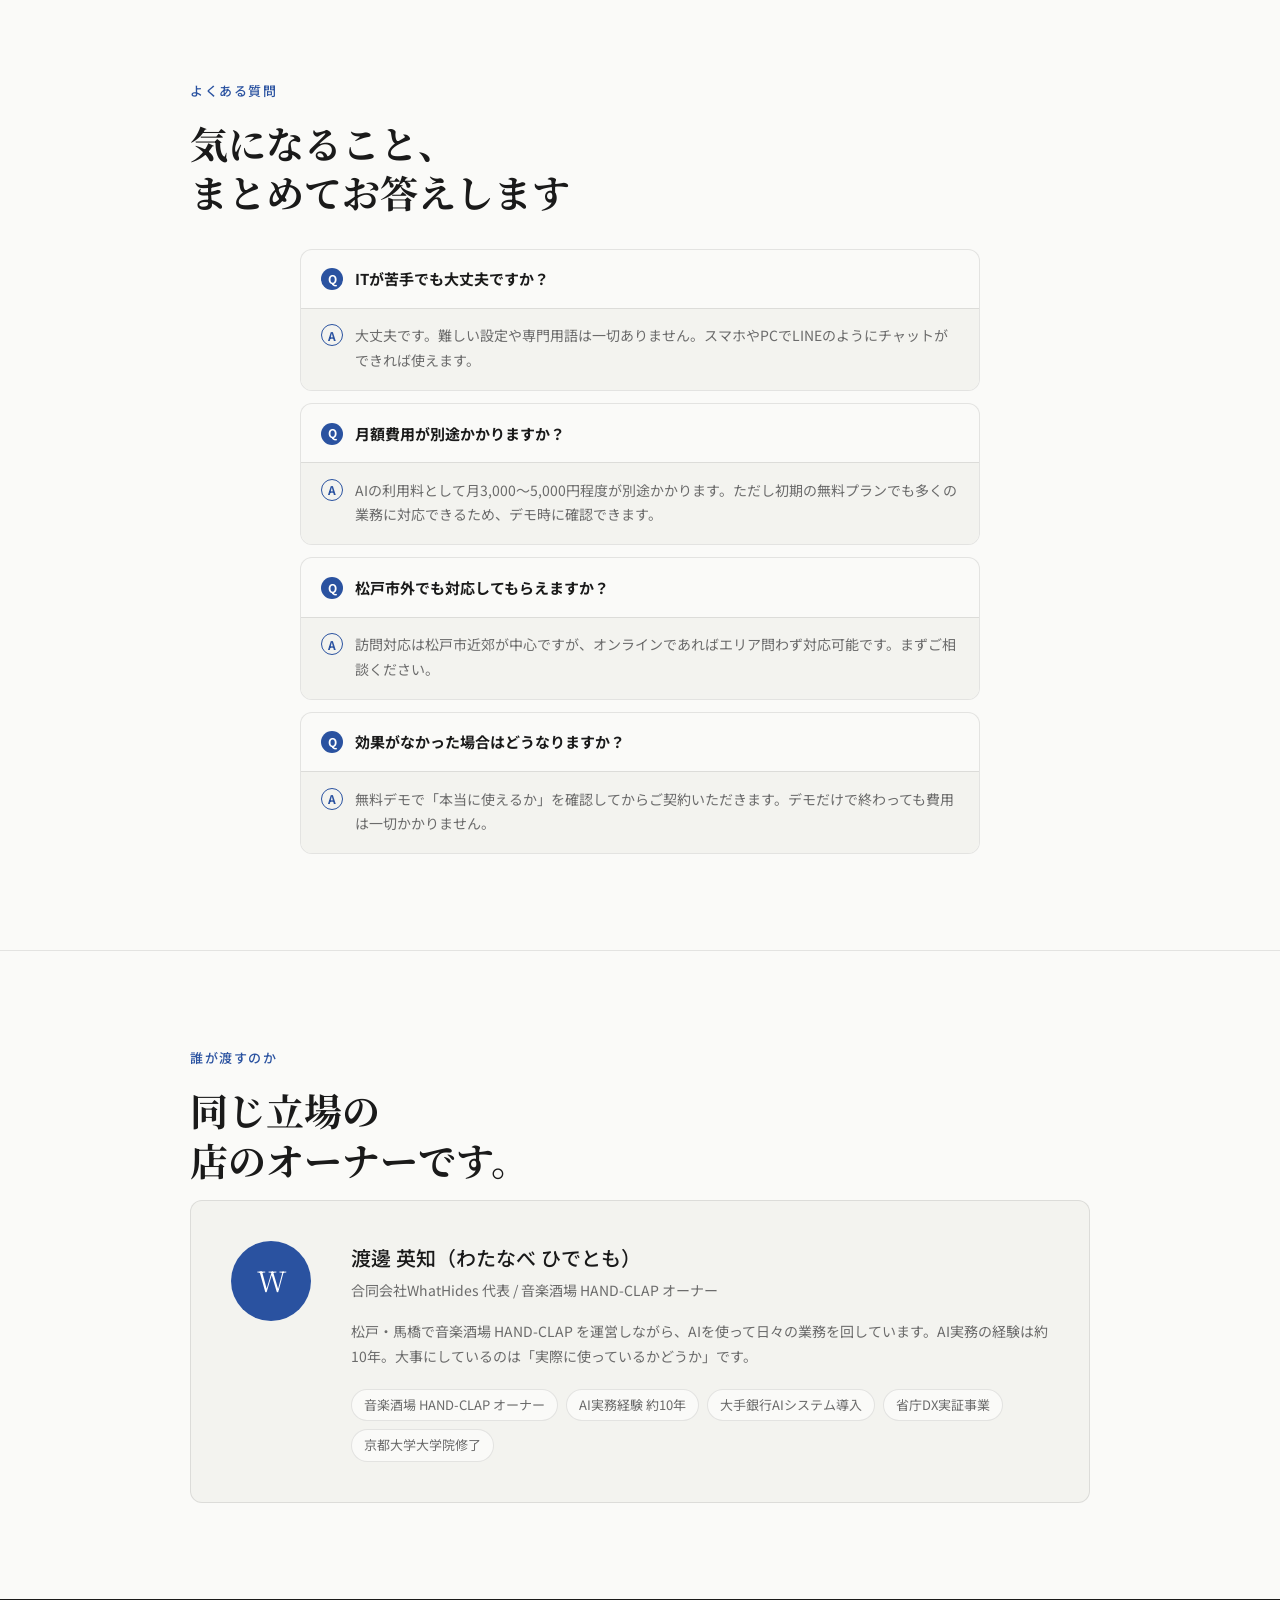
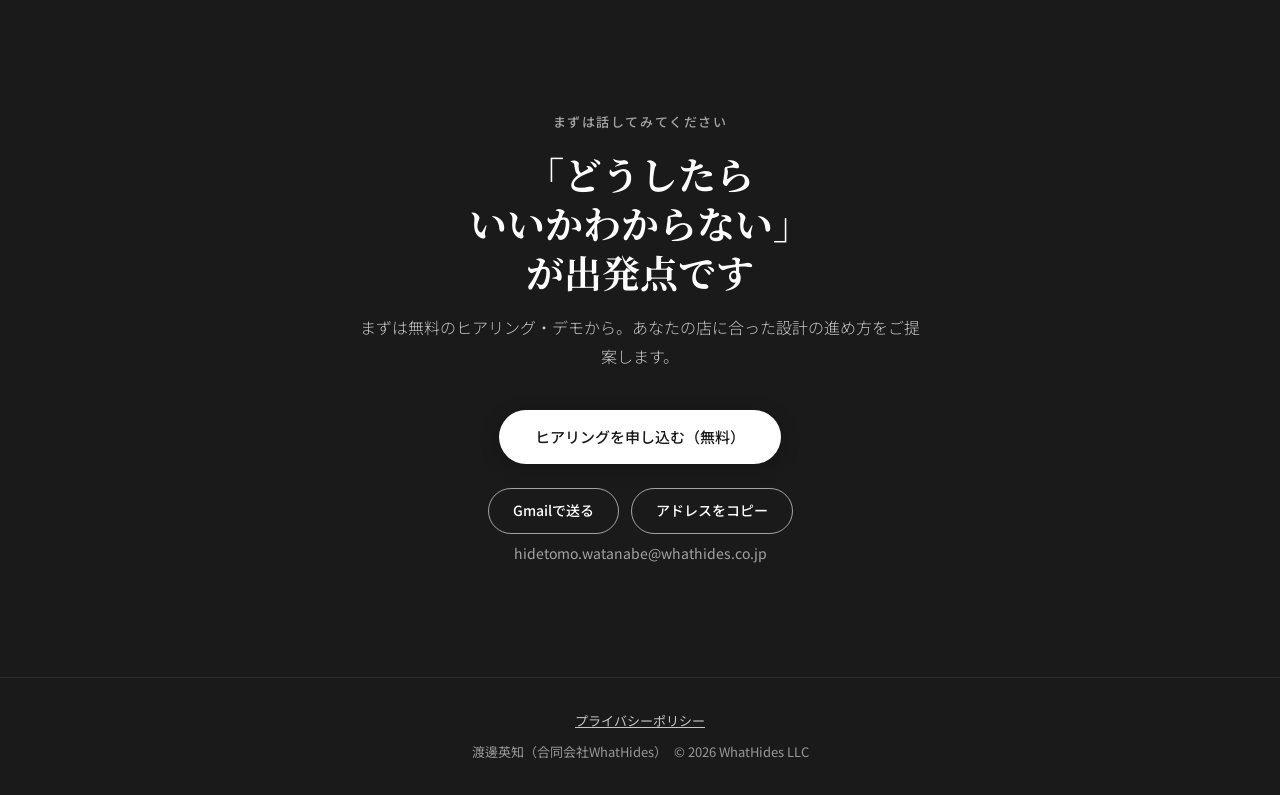
==== commit b3a338a8: "プライバシーポリシーを追加し、電話サポートの記載を削除 - privacy/index.html を新設（事業者情報・取得情報・利用目的・AIでの取り扱い・GA・開示請求など） - トップのフッターに" ====
--- a/index.html
+++ b/index.html
@@ -427,7 +427,7 @@
           <li>誰が使っても品質が均一になる運用設計</li>
           <li>スタッフ向け操作マニュアル作成</li>
           <li>スタッフ向け簡単レクチャー（1回）</li>
-          <li>1ヶ月間のサポート対応（チャット・電話）</li>
+          <li>1ヶ月間のサポート対応（チャット）</li>
         </ul>
       </div>
       <div class="course-box">
@@ -527,6 +527,7 @@
 <a class="sticky-cta" href="#cta">無料で相談してみる</a>
 
 <footer>
+  <p><a href="privacy/">プライバシーポリシー</a></p>
   <p>渡邊英知（合同会社WhatHides）　&copy; 2026 WhatHides LLC</p>
 </footer>
 
--- a/css/lp-main.css
+++ b/css/lp-main.css
@@ -333,6 +333,26 @@
   text-align: center; padding: 2rem;
   font-size: 13px; color: rgba(255,255,255,0.55);
 }
+footer p + p { margin-top: 0.5rem; }
+footer a { color: rgba(255,255,255,0.75); }
+footer a:hover { color: #fff; }
+
+/* ── LEGAL（プライバシーポリシー等） ── */
+.legal { padding: calc(60px + 4rem) 2rem 6rem; }
+.legal .container { max-width: 760px; }
+.legal-lead { font-size: 15px; color: var(--c-ink-muted); line-height: 1.9; margin-bottom: 2.5rem; }
+.legal h2 {
+  font-size: 18px; font-weight: 700; color: var(--c-ink);
+  margin: 2.5rem 0 0.75rem; padding-bottom: 0.5rem; border-bottom: 1px solid var(--c-line);
+}
+.legal p, .legal li { font-size: 15px; line-height: 1.9; color: var(--c-ink); }
+.legal p + p { margin-top: 0.75rem; }
+.legal ul { padding-left: 1.25rem; margin: 0.5rem 0 0.75rem; }
+.legal li + li { margin-top: 0.25rem; }
+.legal a { color: var(--c-accent); }
+.legal .info-table { margin-top: 0.5rem; }
+.legal .info-table td:first-child { width: 90px; }
+.legal-date { margin-top: 3rem; color: var(--c-ink-muted) !important; font-size: 14px !important; }
 
 /* ── ANIMATIONS ── */
 @keyframes fadeUp {
@@ -362,6 +382,7 @@
   }
   .sticky-cta.show { transform: translateY(0); }
   section { padding: 4rem 1.25rem; }
+  .legal { padding: calc(60px + 2.5rem) 1.25rem 4rem; }
   .what-cards { grid-template-columns: 1fr; }
   .course-grid { grid-template-columns: 1fr; }
   .profile-card { flex-direction: column; gap: 1.5rem; }
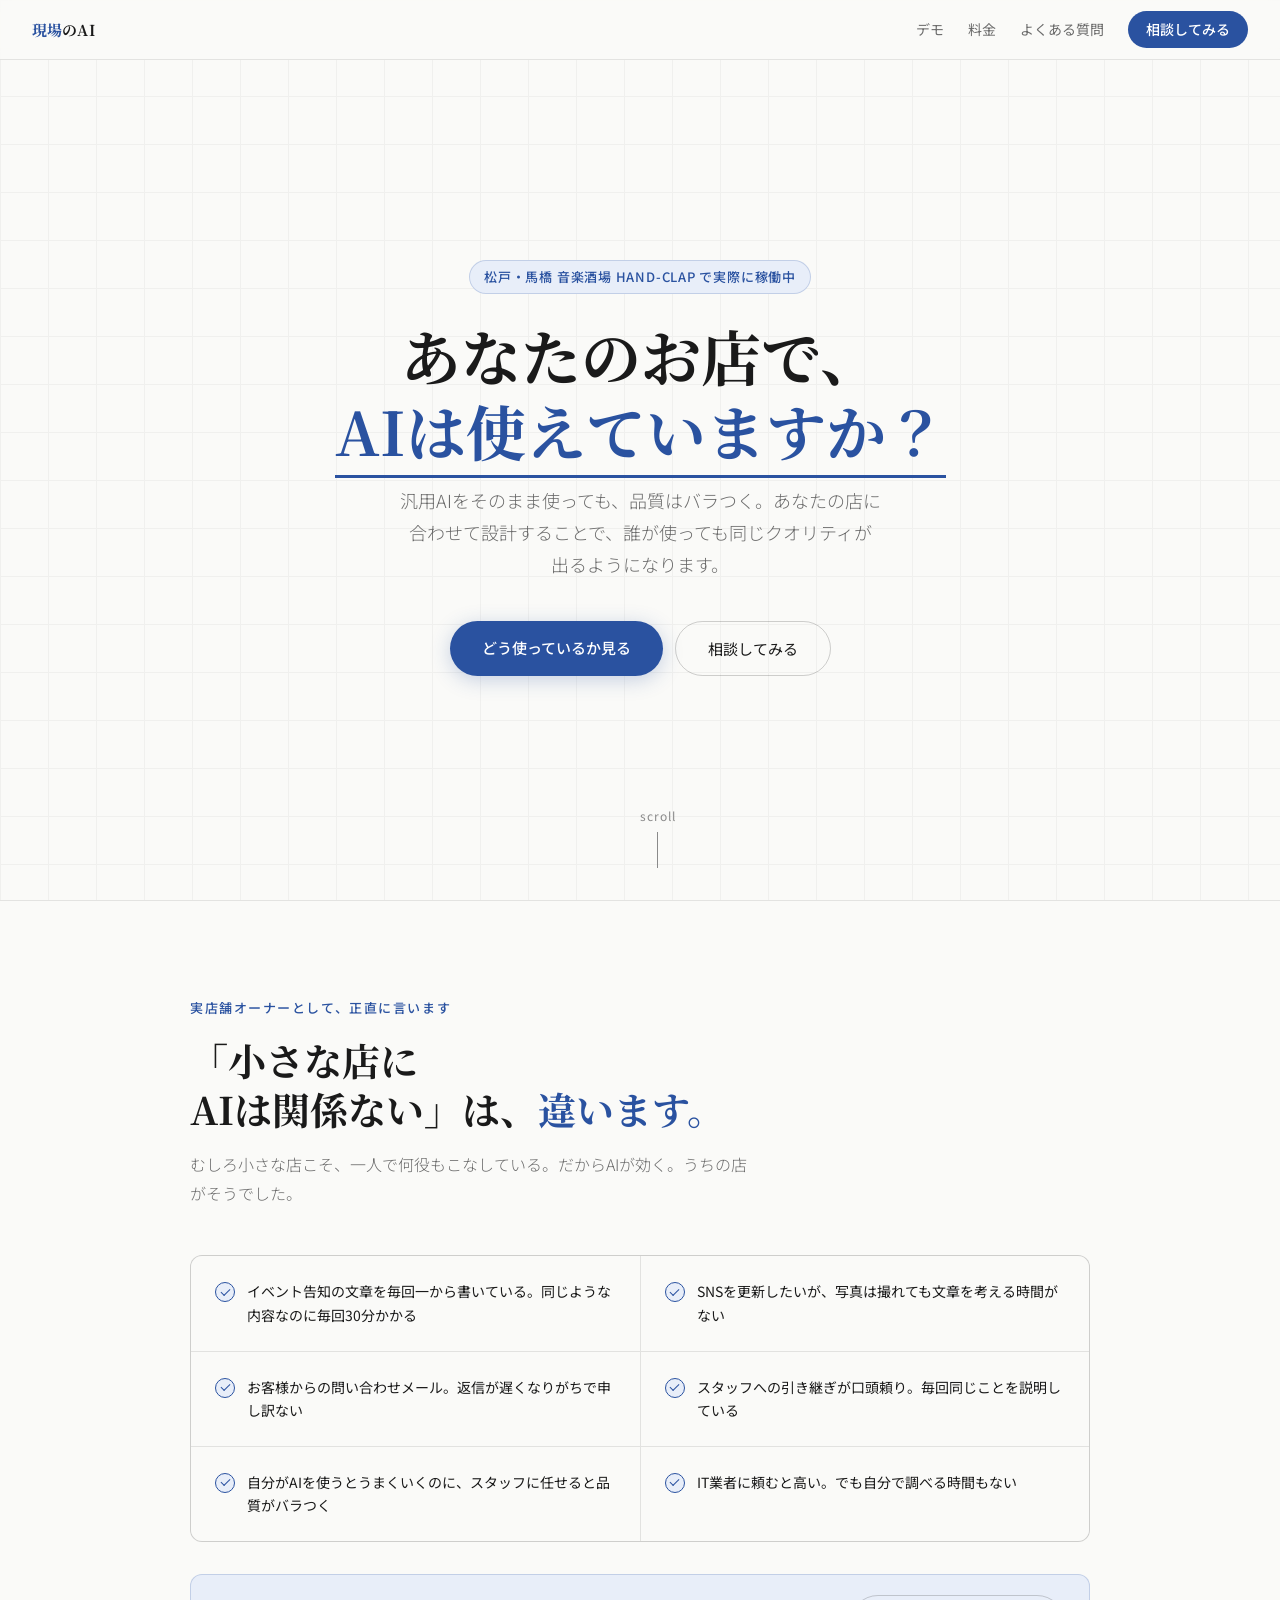
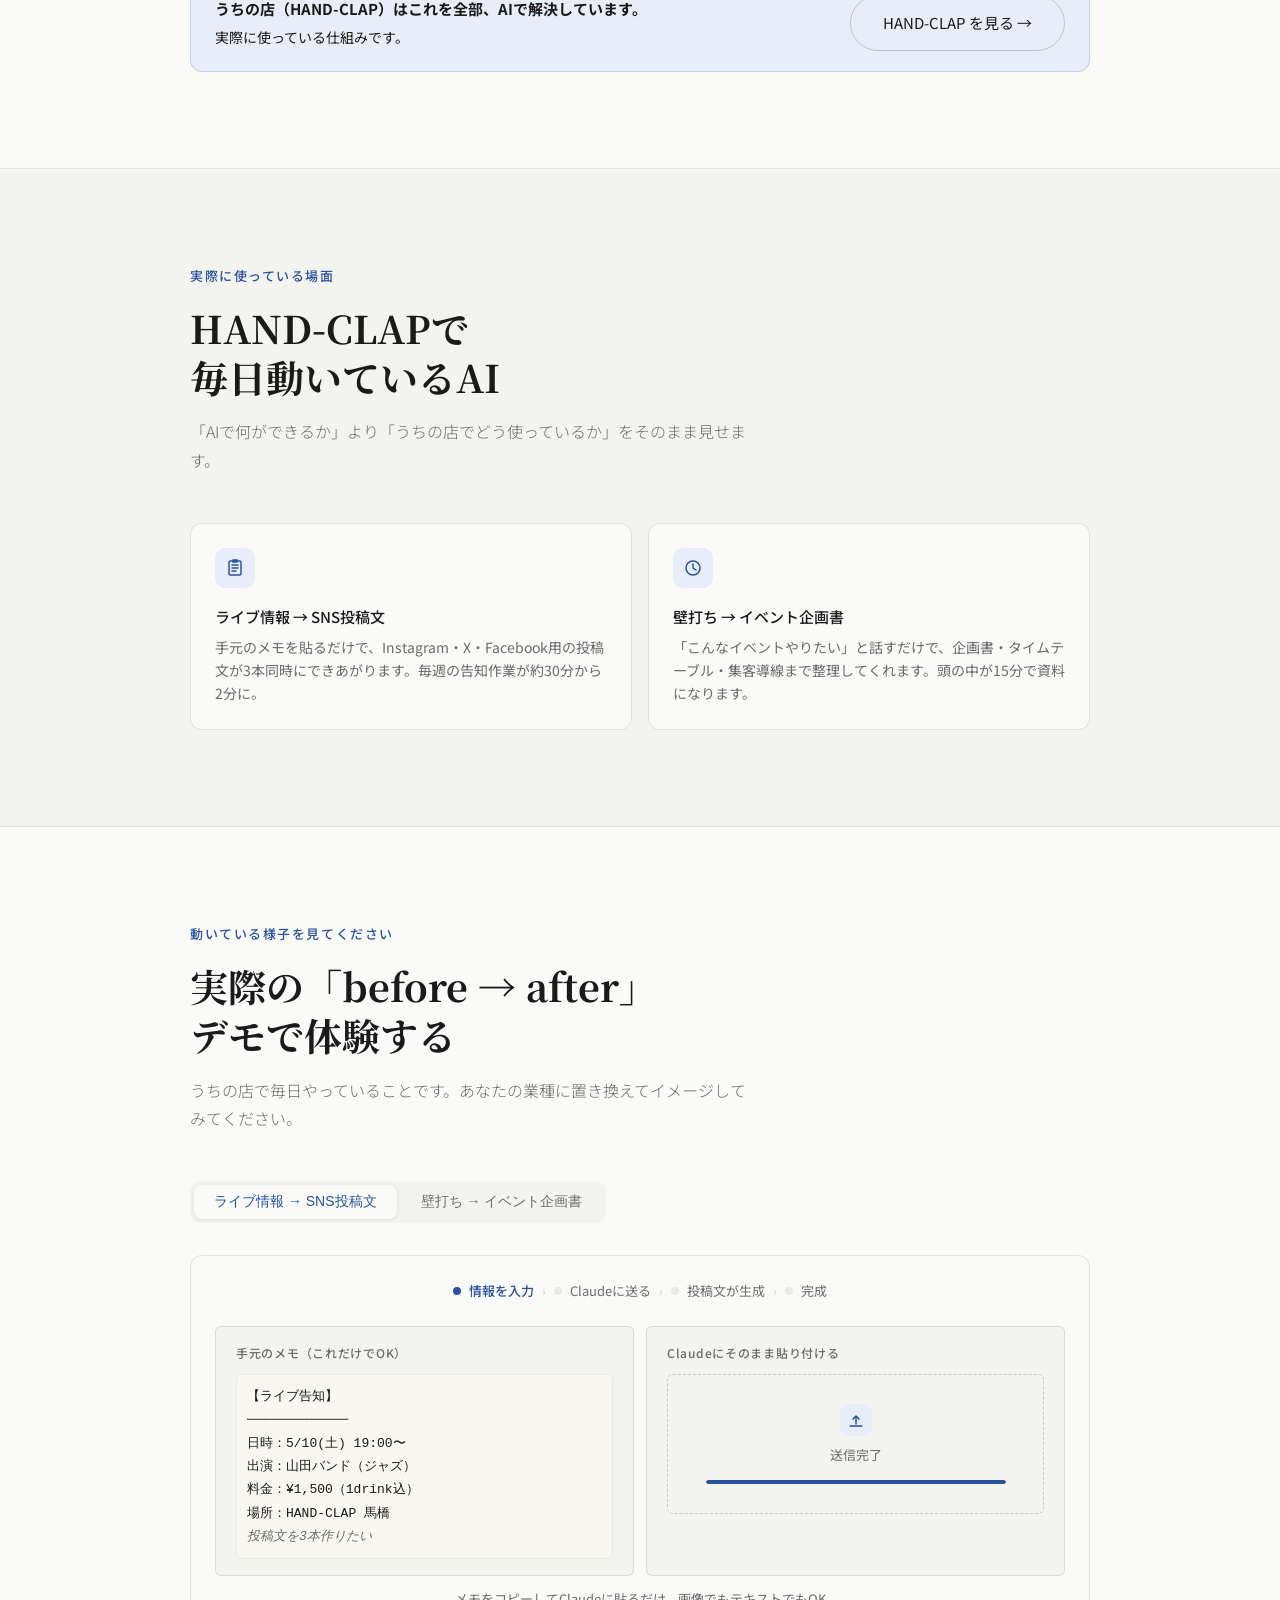
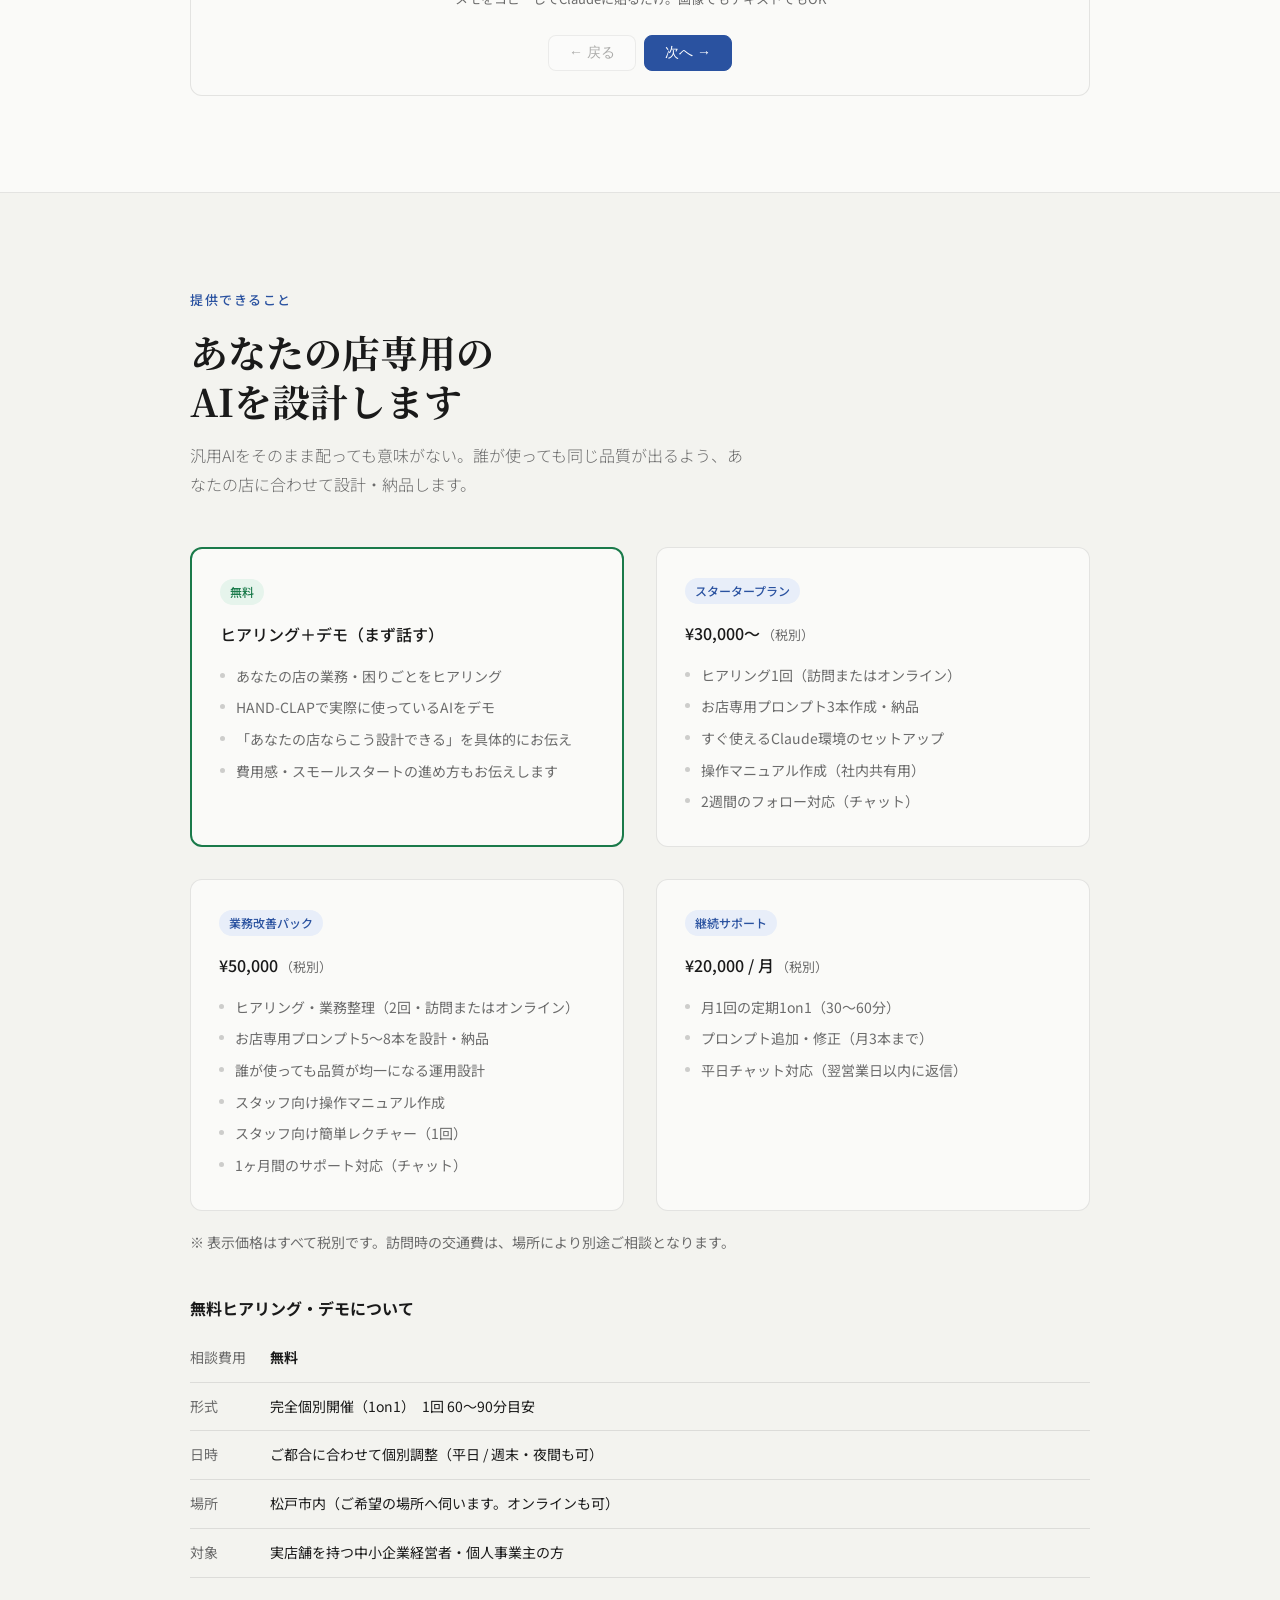
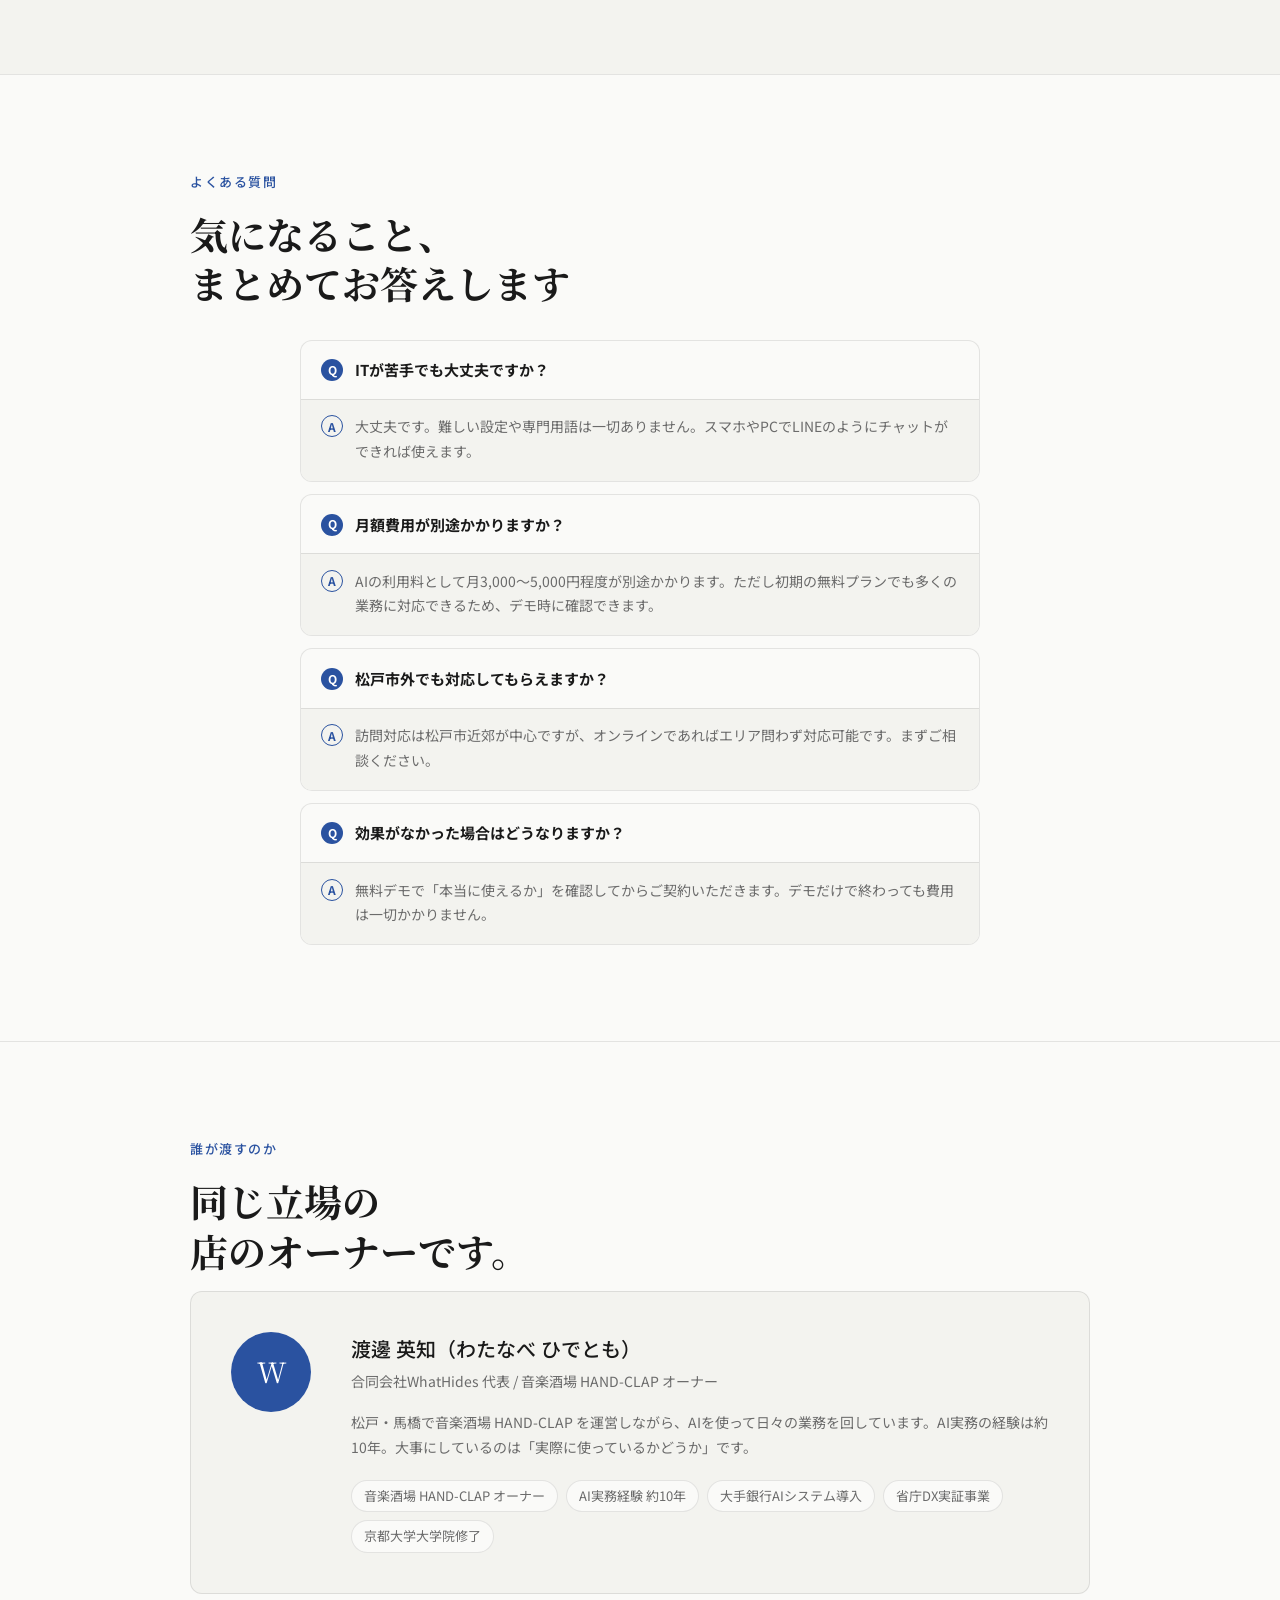
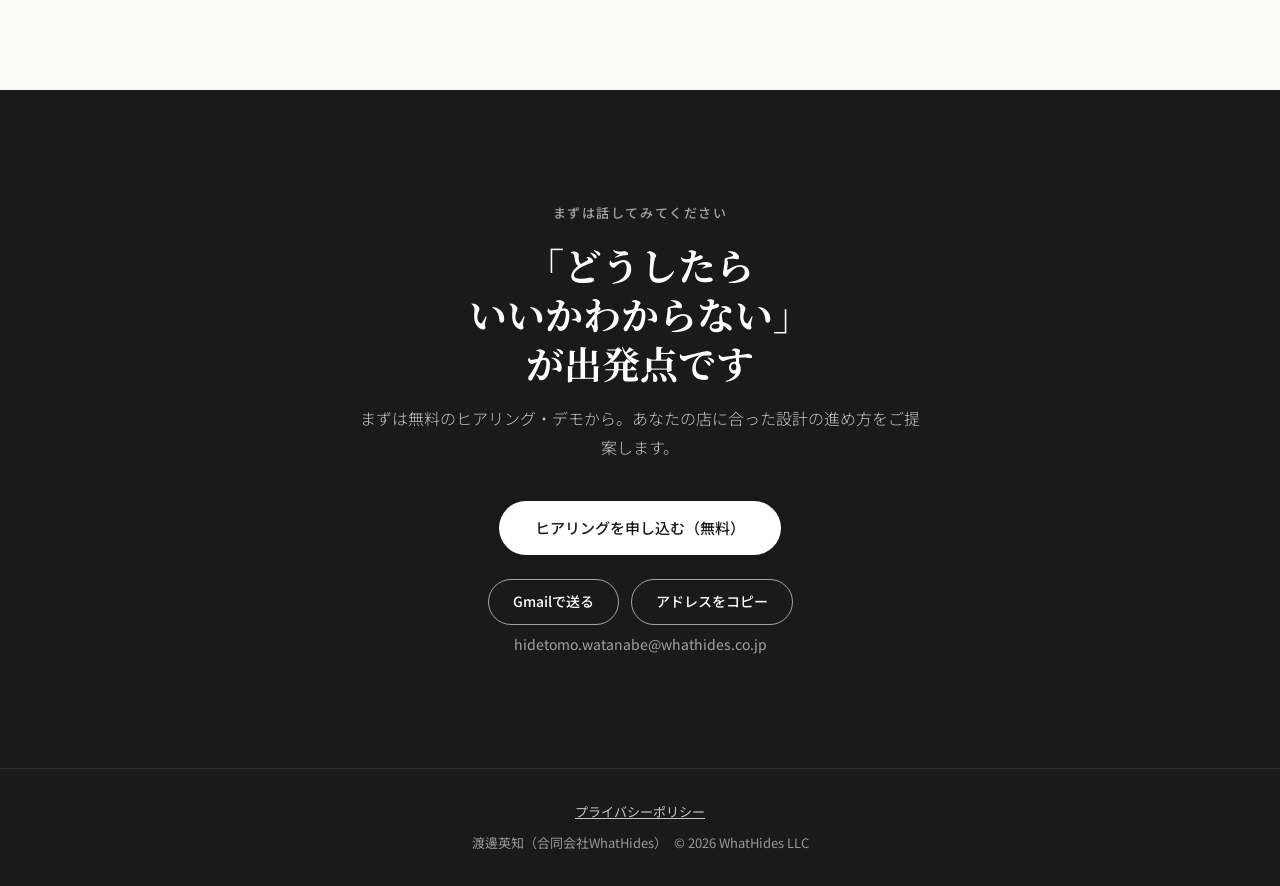
==== commit 33311f13: "料金に税別・交通費の注記を追加し、無料ヒアリングの表に見出しを付与 Co-Authored-By: Claude Opus 5.5 <noreply@anthropic.com>" ====
--- a/index.html
+++ b/index.html
@@ -409,7 +409,7 @@
       </div>
       <div class="course-box">
         <span class="course-box-badge badge-paid">スタータープラン</span>
-        <div class="course-box-title">¥30,000〜</div>
+        <div class="course-box-title">¥30,000〜<span class="course-tax">（税別）</span></div>
         <ul class="course-list">
           <li>ヒアリング1回（訪問またはオンライン）</li>
           <li>お店専用プロンプト3本作成・納品</li>
@@ -420,7 +420,7 @@
       </div>
       <div class="course-box">
         <span class="course-box-badge badge-paid">業務改善パック</span>
-        <div class="course-box-title">¥50,000</div>
+        <div class="course-box-title">¥50,000<span class="course-tax">（税別）</span></div>
         <ul class="course-list">
           <li>ヒアリング・業務整理（2回・訪問またはオンライン）</li>
           <li>お店専用プロンプト5〜8本を設計・納品</li>
@@ -432,7 +432,7 @@
       </div>
       <div class="course-box">
         <span class="course-box-badge badge-paid">継続サポート</span>
-        <div class="course-box-title">¥20,000 / 月</div>
+        <div class="course-box-title">¥20,000 / 月<span class="course-tax">（税別）</span></div>
         <ul class="course-list">
           <li>月1回の定期1on1（30〜60分）</li>
           <li>プロンプト追加・修正（月3本まで）</li>
@@ -440,6 +440,8 @@
         </ul>
       </div>
     </div>
+    <p class="course-note reveal">※ 表示価格はすべて税別です。訪問時の交通費は、場所により別途ご相談となります。</p>
+    <h3 class="course-subtitle reveal">無料ヒアリング・デモについて</h3>
     <table class="info-table reveal">
       <tr><td>相談費用</td><td><strong>無料</strong></td></tr>
       <tr><td>形式</td><td>完全個別開催（1on1）　1回 60〜90分目安</td></tr>
--- a/css/lp-main.css
+++ b/css/lp-main.css
@@ -259,6 +259,9 @@
 .badge-free { background: var(--c-green-bg); color: var(--c-green); }
 .badge-paid { background: var(--c-accent-bg); color: var(--c-accent); }
 .course-box-title { font-size: 16px; font-weight: 500; margin-bottom: 0.75rem; }
+.course-tax { font-size: 13px; font-weight: 400; color: var(--c-ink-muted); margin-left: 2px; }
+.course-note { font-size: 14px; color: var(--c-ink-muted); margin-top: 1.25rem; }
+.course-subtitle { font-size: 16px; font-weight: 700; margin-top: 2.5rem; }
 .course-list { list-style: none; }
 .course-list li {
   font-size: 14px; color: var(--c-ink-muted); padding: 5px 0;
@@ -269,6 +272,7 @@
   width: 5px; height: 5px; border-radius: 50%; background: var(--c-line-md);
 }
 .info-table { width: 100%; border-collapse: collapse; margin-top: 2rem; }
+.course-subtitle + .info-table { margin-top: 0.75rem; }
 .info-table tr { border-bottom: 1px solid var(--c-line); }
 .info-table td { padding: 12px 0; font-size: 14px; vertical-align: top; }
 .info-table td:first-child { color: var(--c-ink-muted); width: 80px; font-size: 14px; }
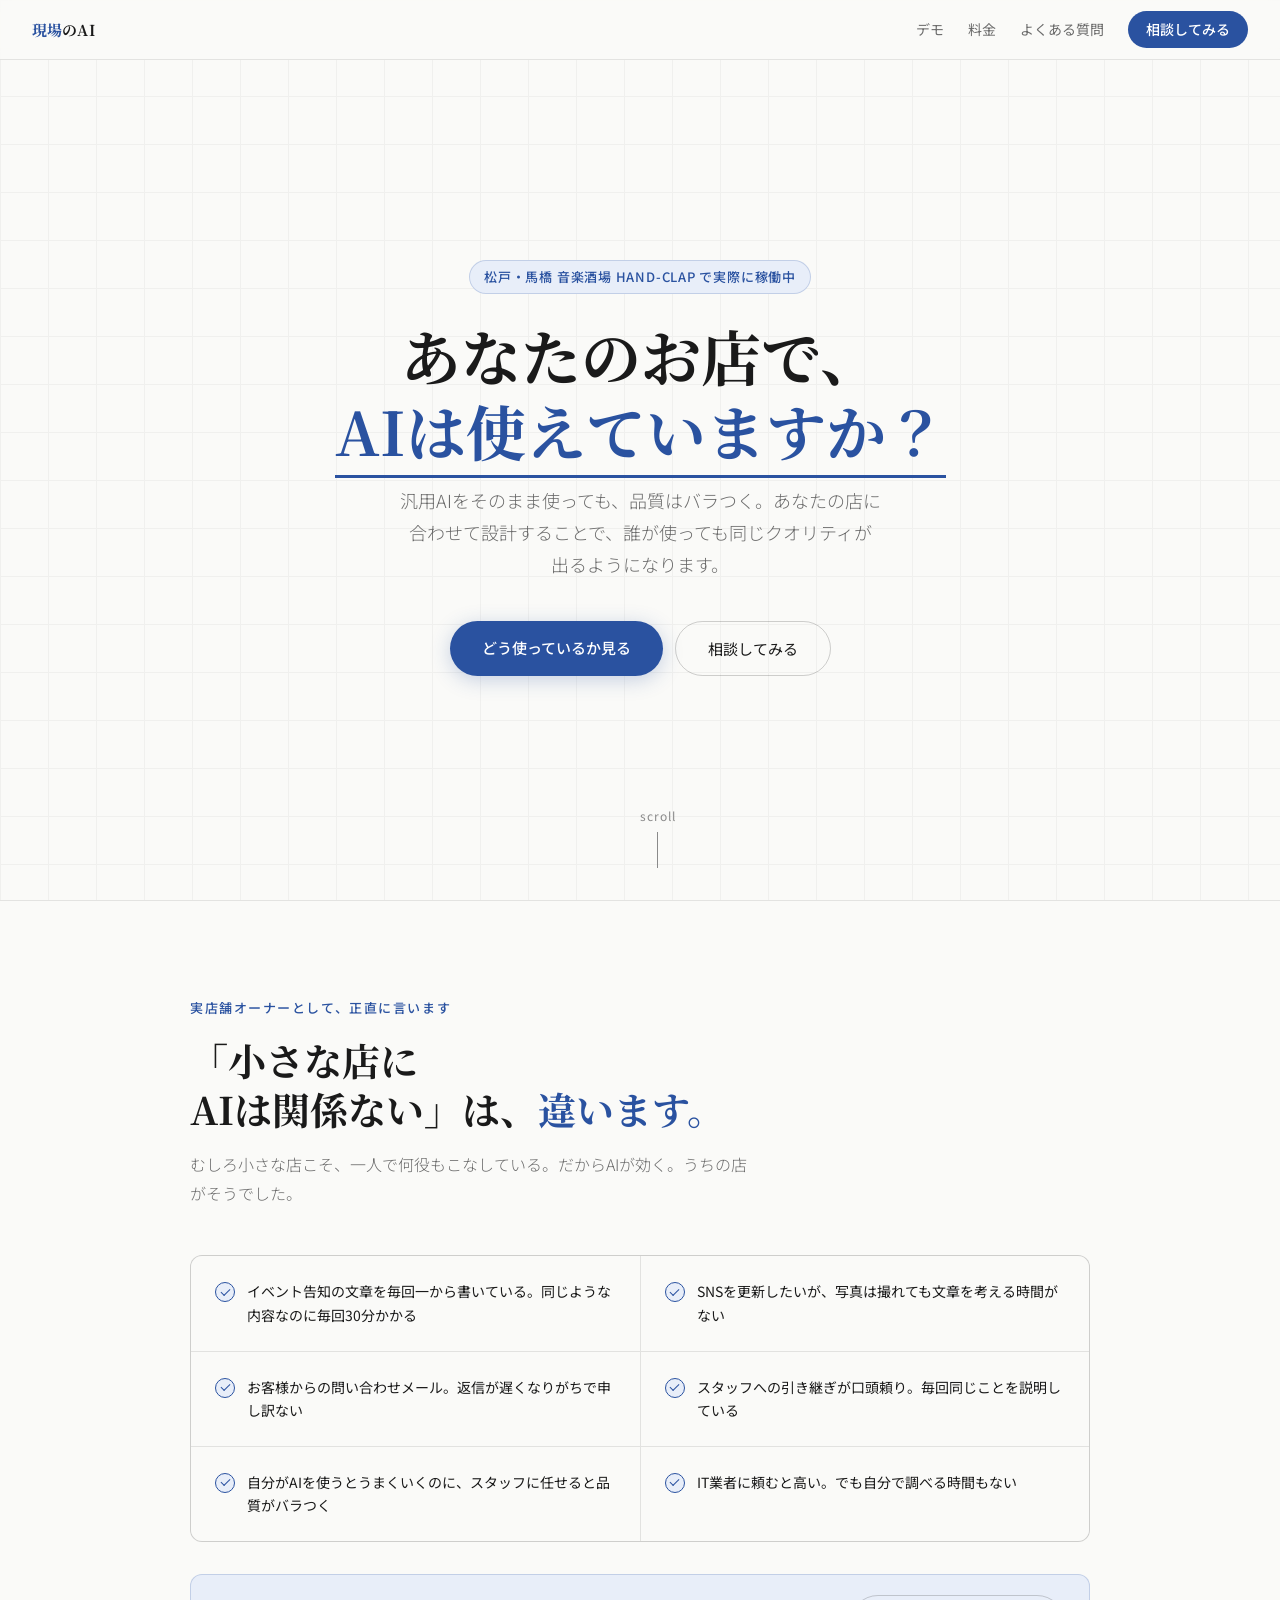
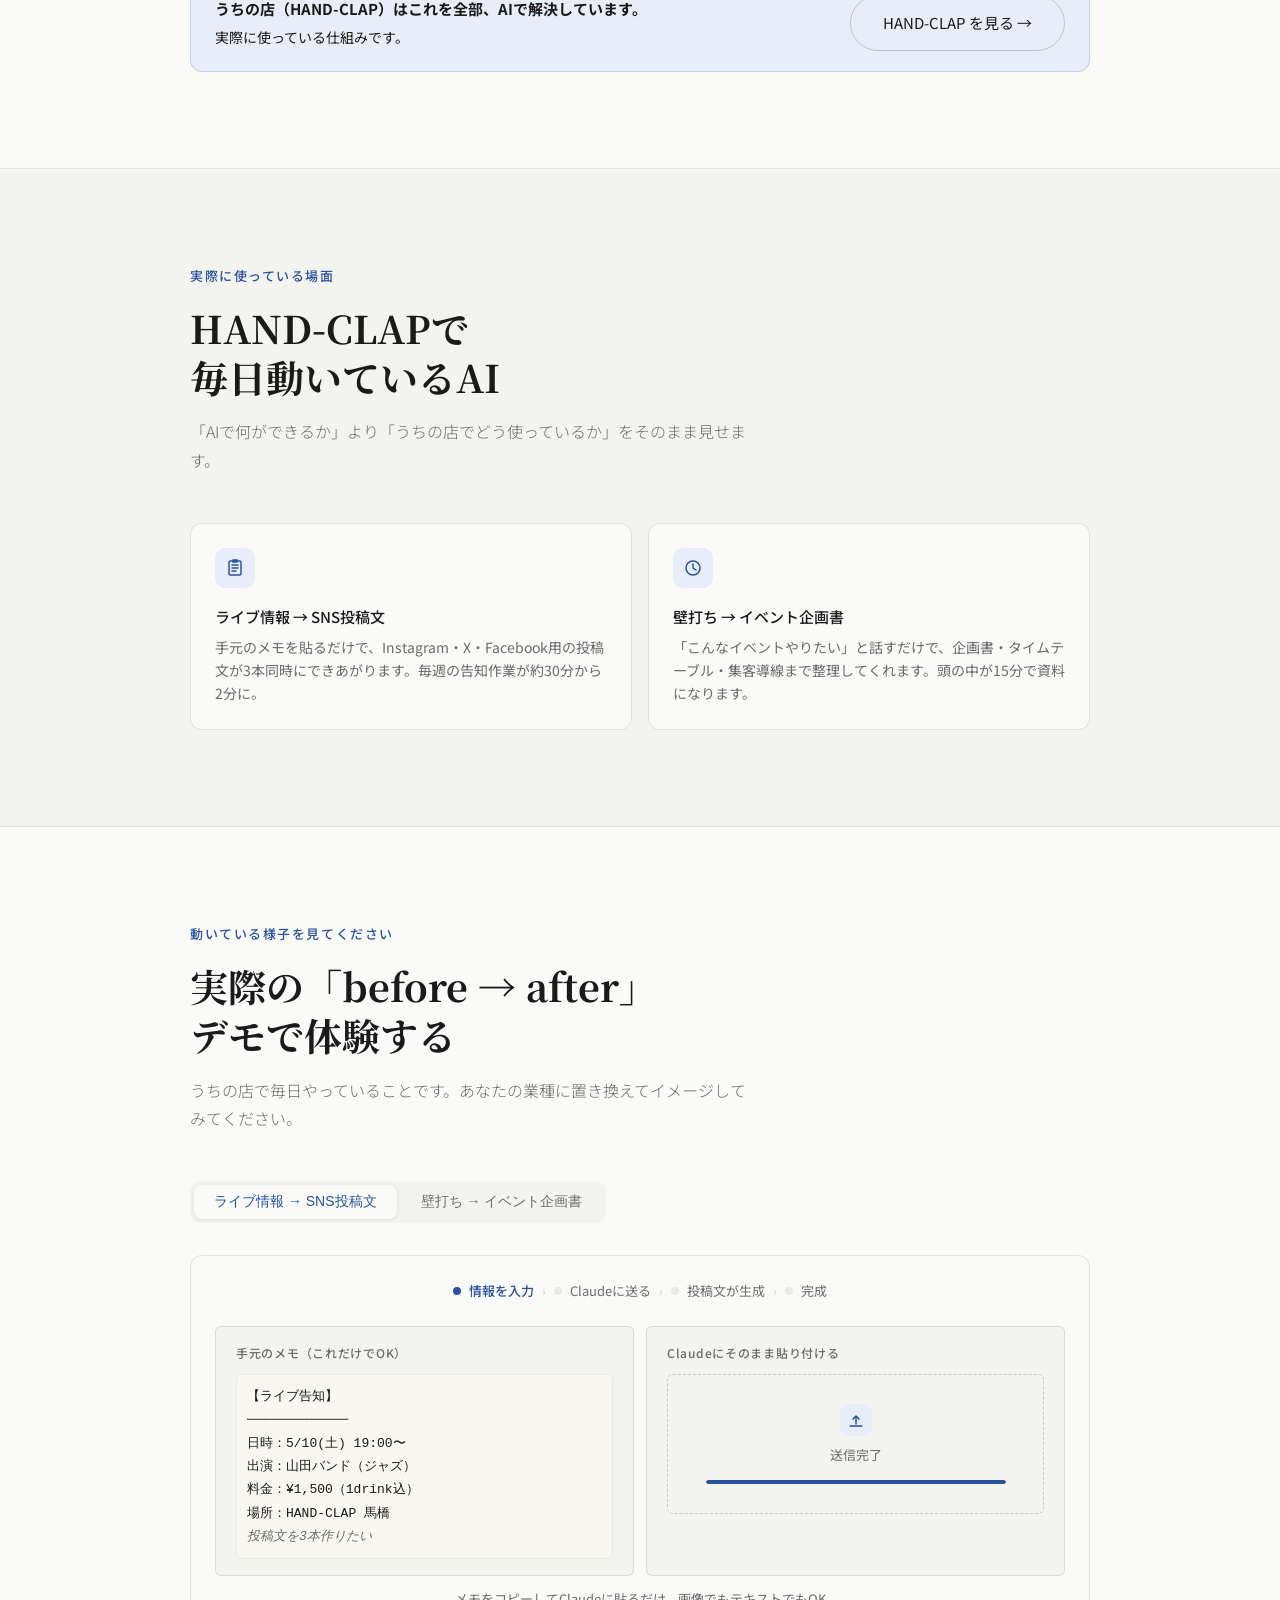
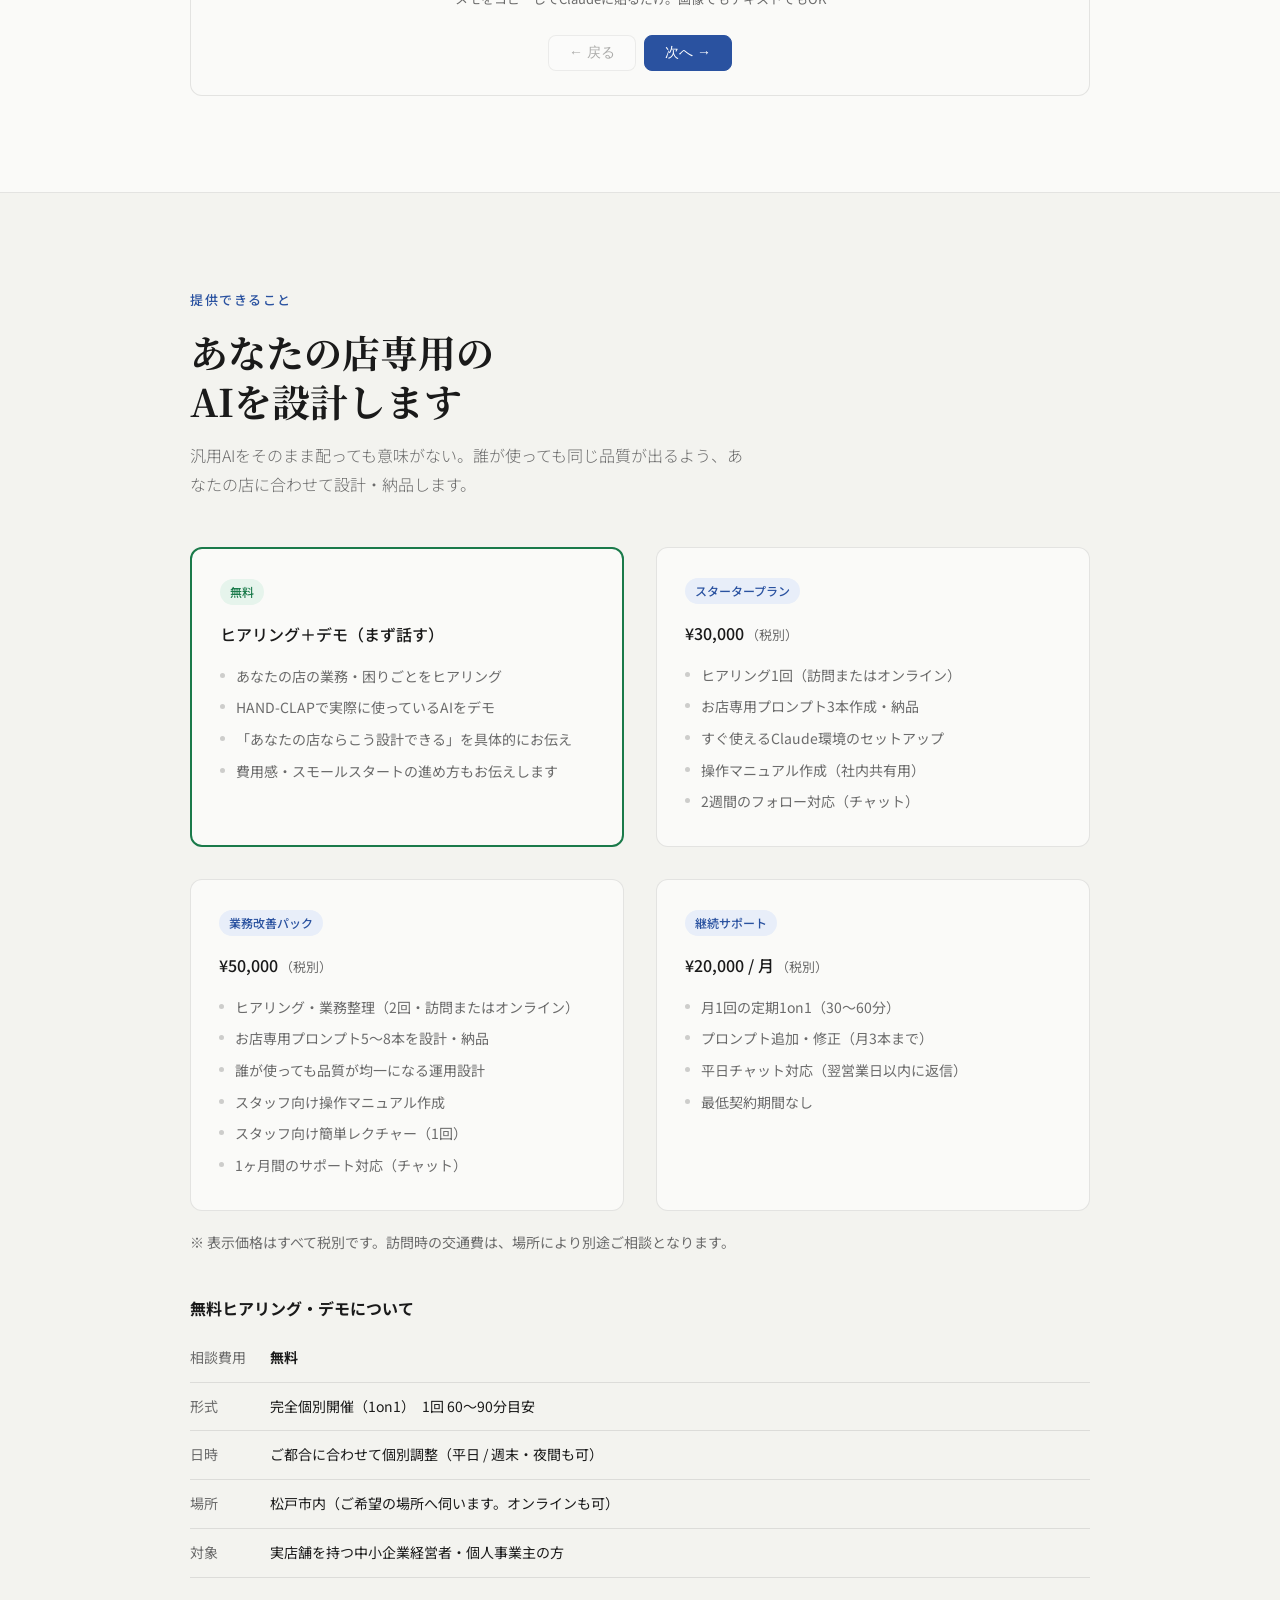
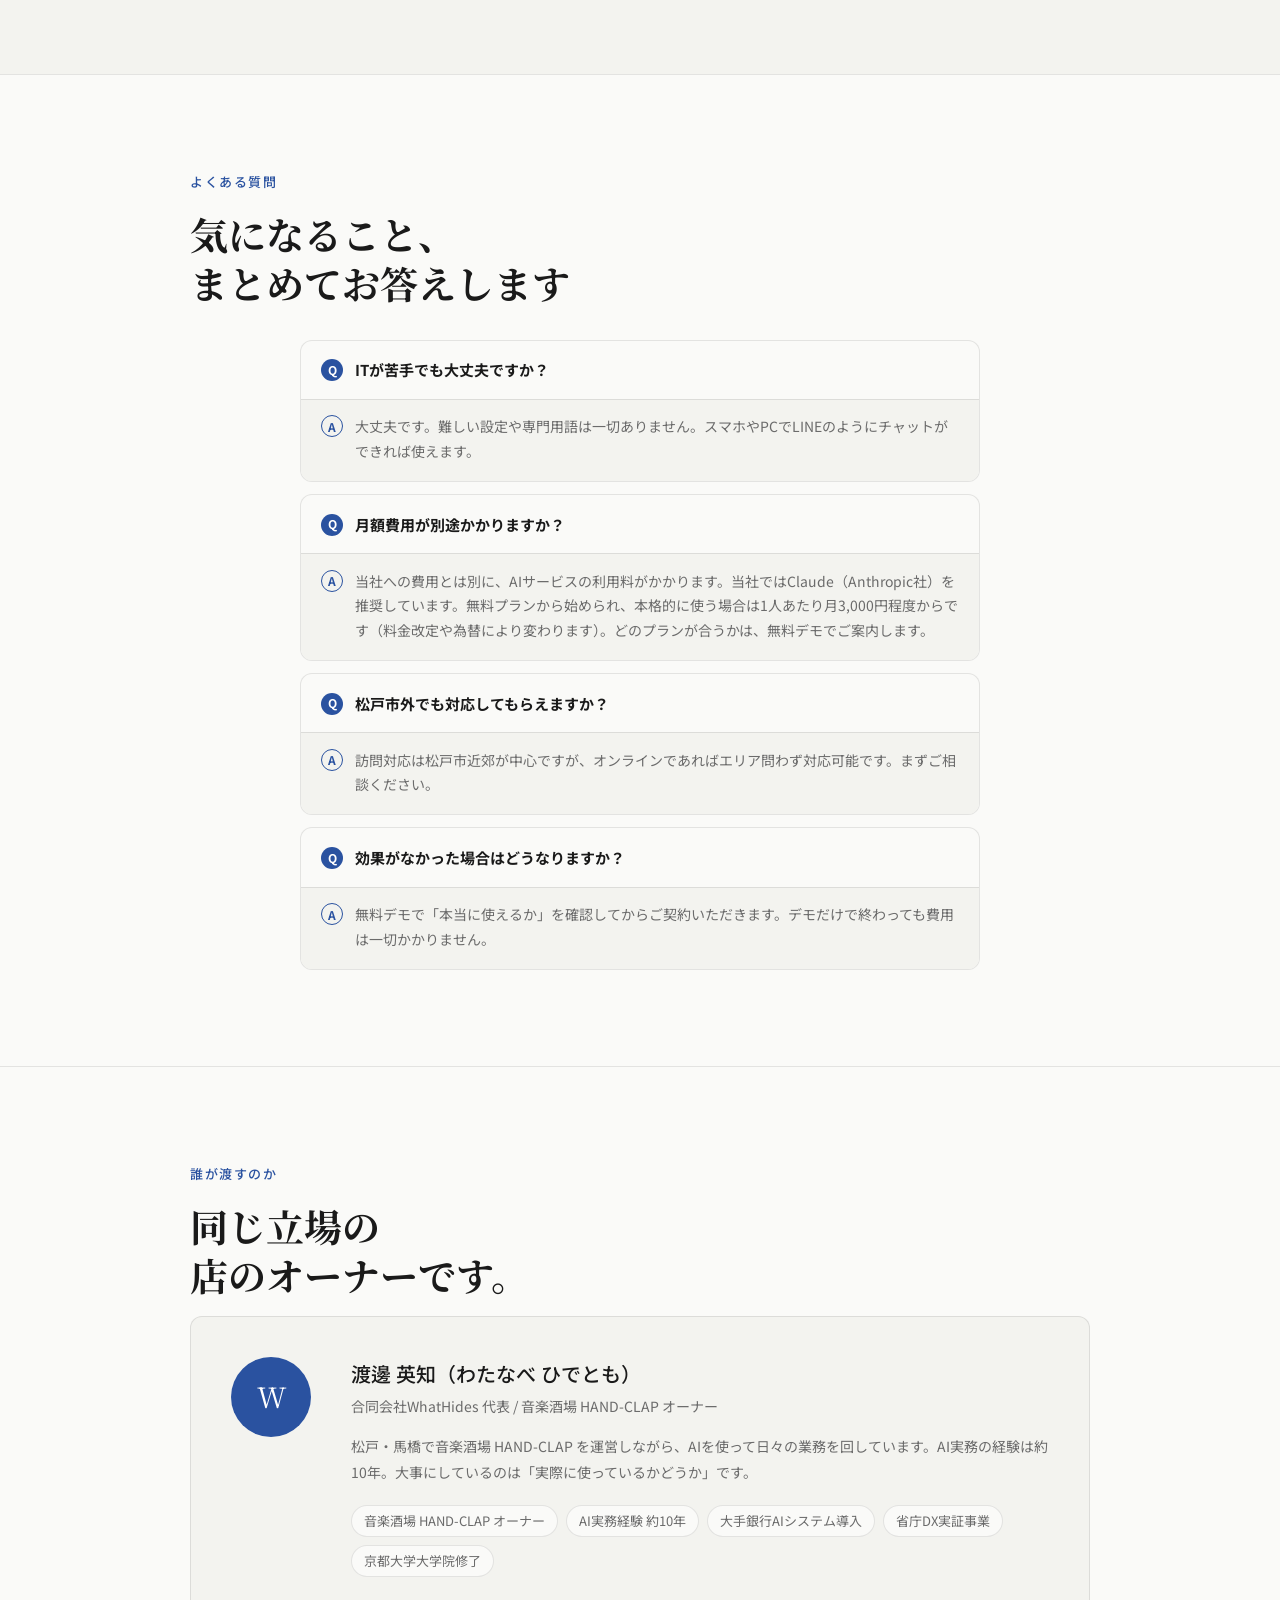
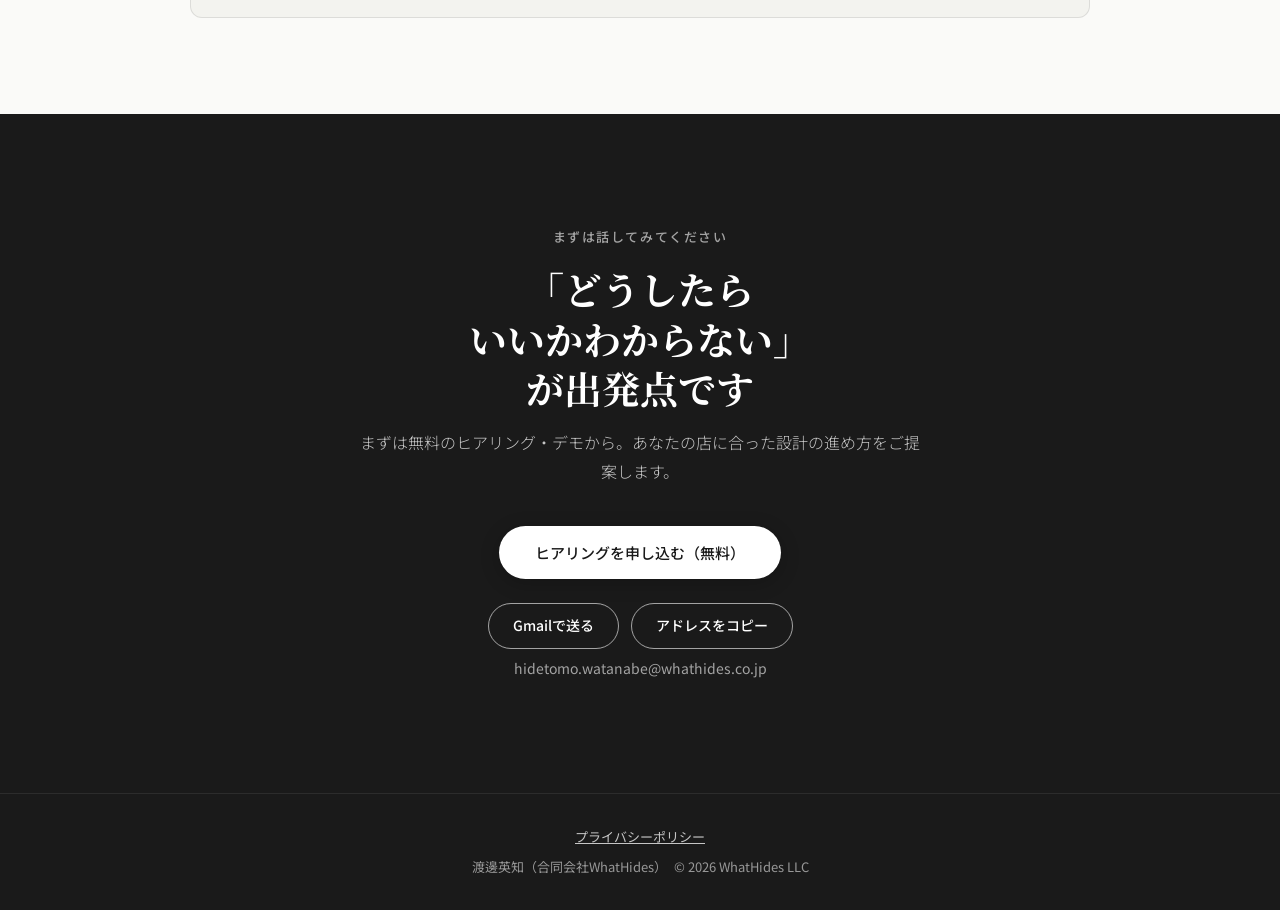
==== commit 7e6d5597: "料金表記を整理: スタータープラン固定化・FAQのAI利用料をClaude推奨に・継続サポートの契約期間を明記 Co-Authored-By: Claude Opus 5.5 <noreply@ant" ====
--- a/index.html
+++ b/index.html
@@ -75,7 +75,7 @@
       "name": "月額費用が別途かかりますか？",
       "acceptedAnswer": {
         "@type": "Answer",
-        "text": "AIの利用料として月3,000〜5,000円程度が別途かかります。ただし初期の無料プランでも多くの業務に対応できるため、デモ時に確認できます。"
+        "text": "当社への費用とは別に、AIサービスの利用料がかかります。当社ではClaude（Anthropic社）を推奨しています。無料プランから始められ、本格的に使う場合は1人あたり月3,000円程度からです（料金改定や為替により変わります）。どのプランが合うかは、無料デモでご案内します。"
       }
     },
     {
@@ -409,7 +409,7 @@
       </div>
       <div class="course-box">
         <span class="course-box-badge badge-paid">スタータープラン</span>
-        <div class="course-box-title">¥30,000〜<span class="course-tax">（税別）</span></div>
+        <div class="course-box-title">¥30,000<span class="course-tax">（税別）</span></div>
         <ul class="course-list">
           <li>ヒアリング1回（訪問またはオンライン）</li>
           <li>お店専用プロンプト3本作成・納品</li>
@@ -437,6 +437,7 @@
           <li>月1回の定期1on1（30〜60分）</li>
           <li>プロンプト追加・修正（月3本まで）</li>
           <li>平日チャット対応（翌営業日以内に返信）</li>
+          <li>最低契約期間なし</li>
         </ul>
       </div>
     </div>
@@ -468,7 +469,7 @@
       </div>
       <div class="faq-item">
         <div class="faq-item__q">月額費用が別途かかりますか？</div>
-        <div class="faq-item__a">AIの利用料として月3,000〜5,000円程度が別途かかります。ただし初期の無料プランでも多くの業務に対応できるため、デモ時に確認できます。</div>
+        <div class="faq-item__a">当社への費用とは別に、AIサービスの利用料がかかります。当社ではClaude（Anthropic社）を推奨しています。無料プランから始められ、本格的に使う場合は1人あたり月3,000円程度からです（料金改定や為替により変わります）。どのプランが合うかは、無料デモでご案内します。</div>
       </div>
       <div class="faq-item">
         <div class="faq-item__q">松戸市外でも対応してもらえますか？</div>
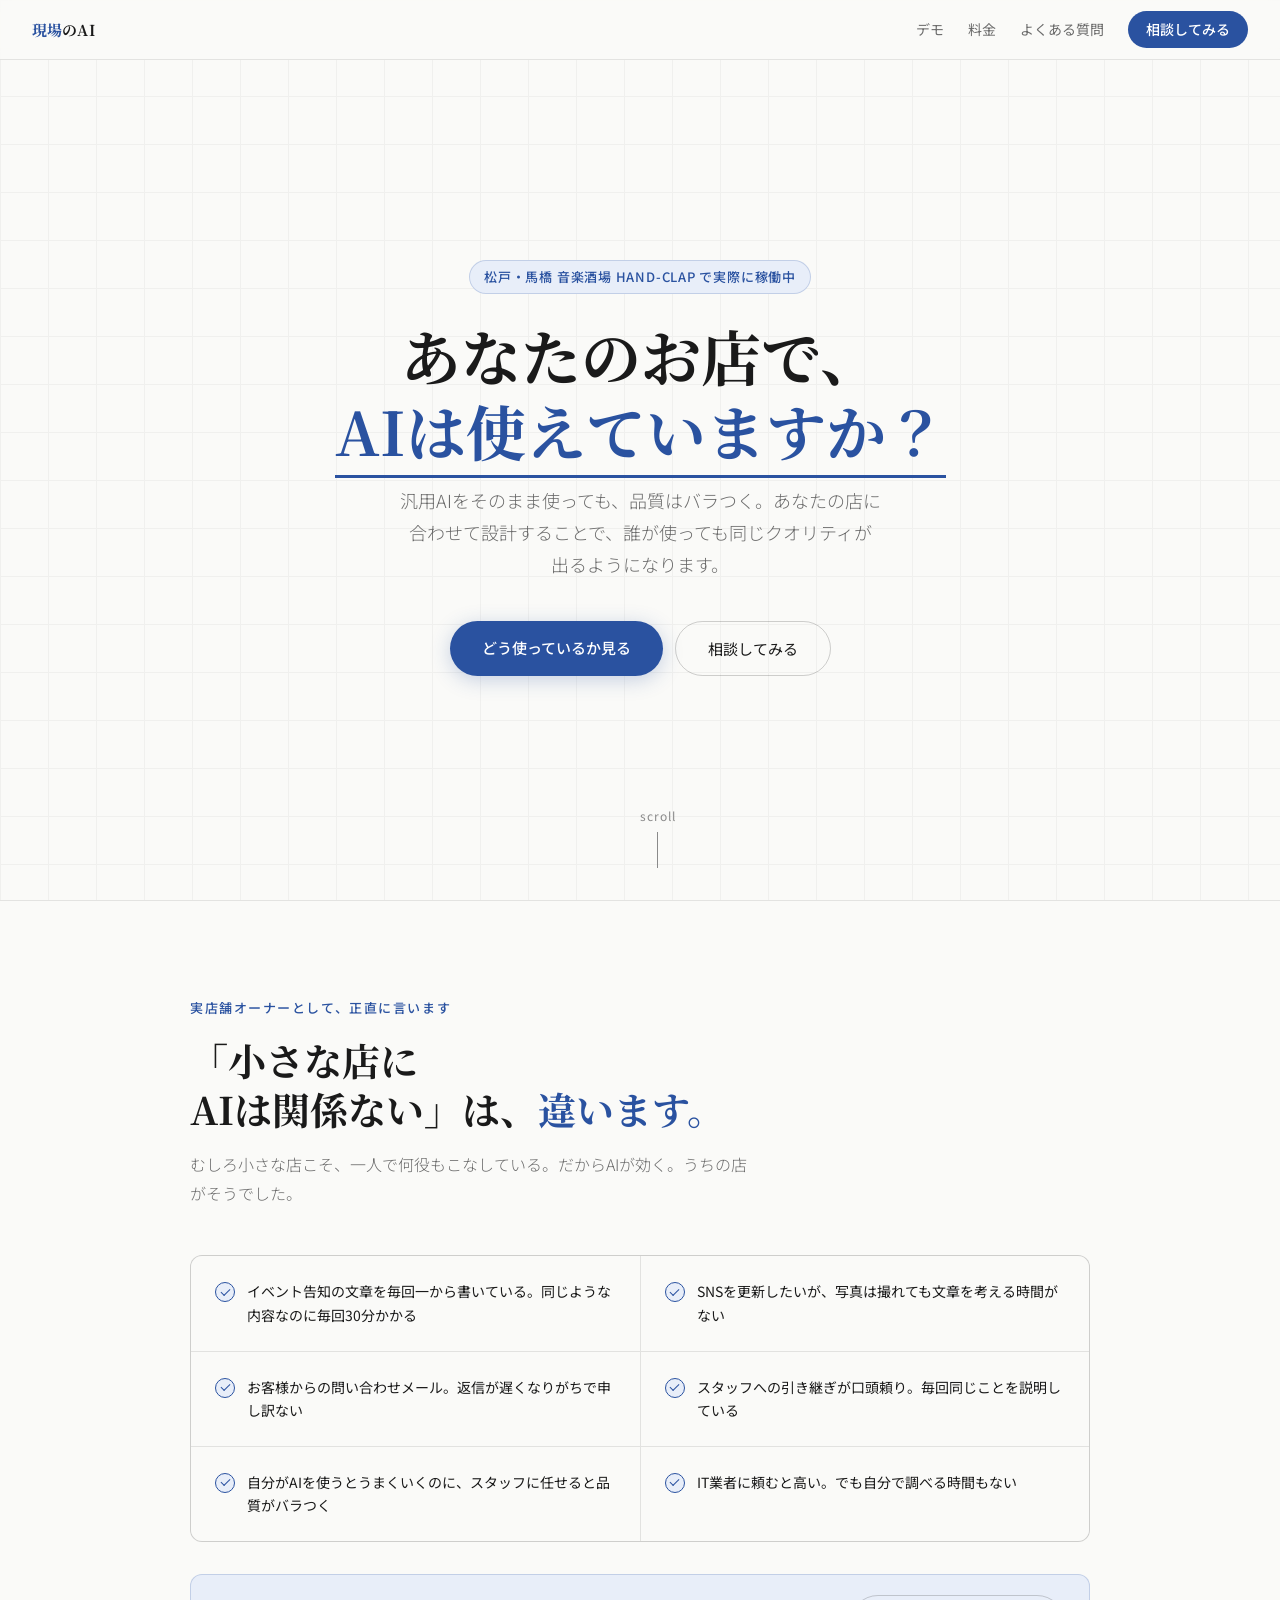
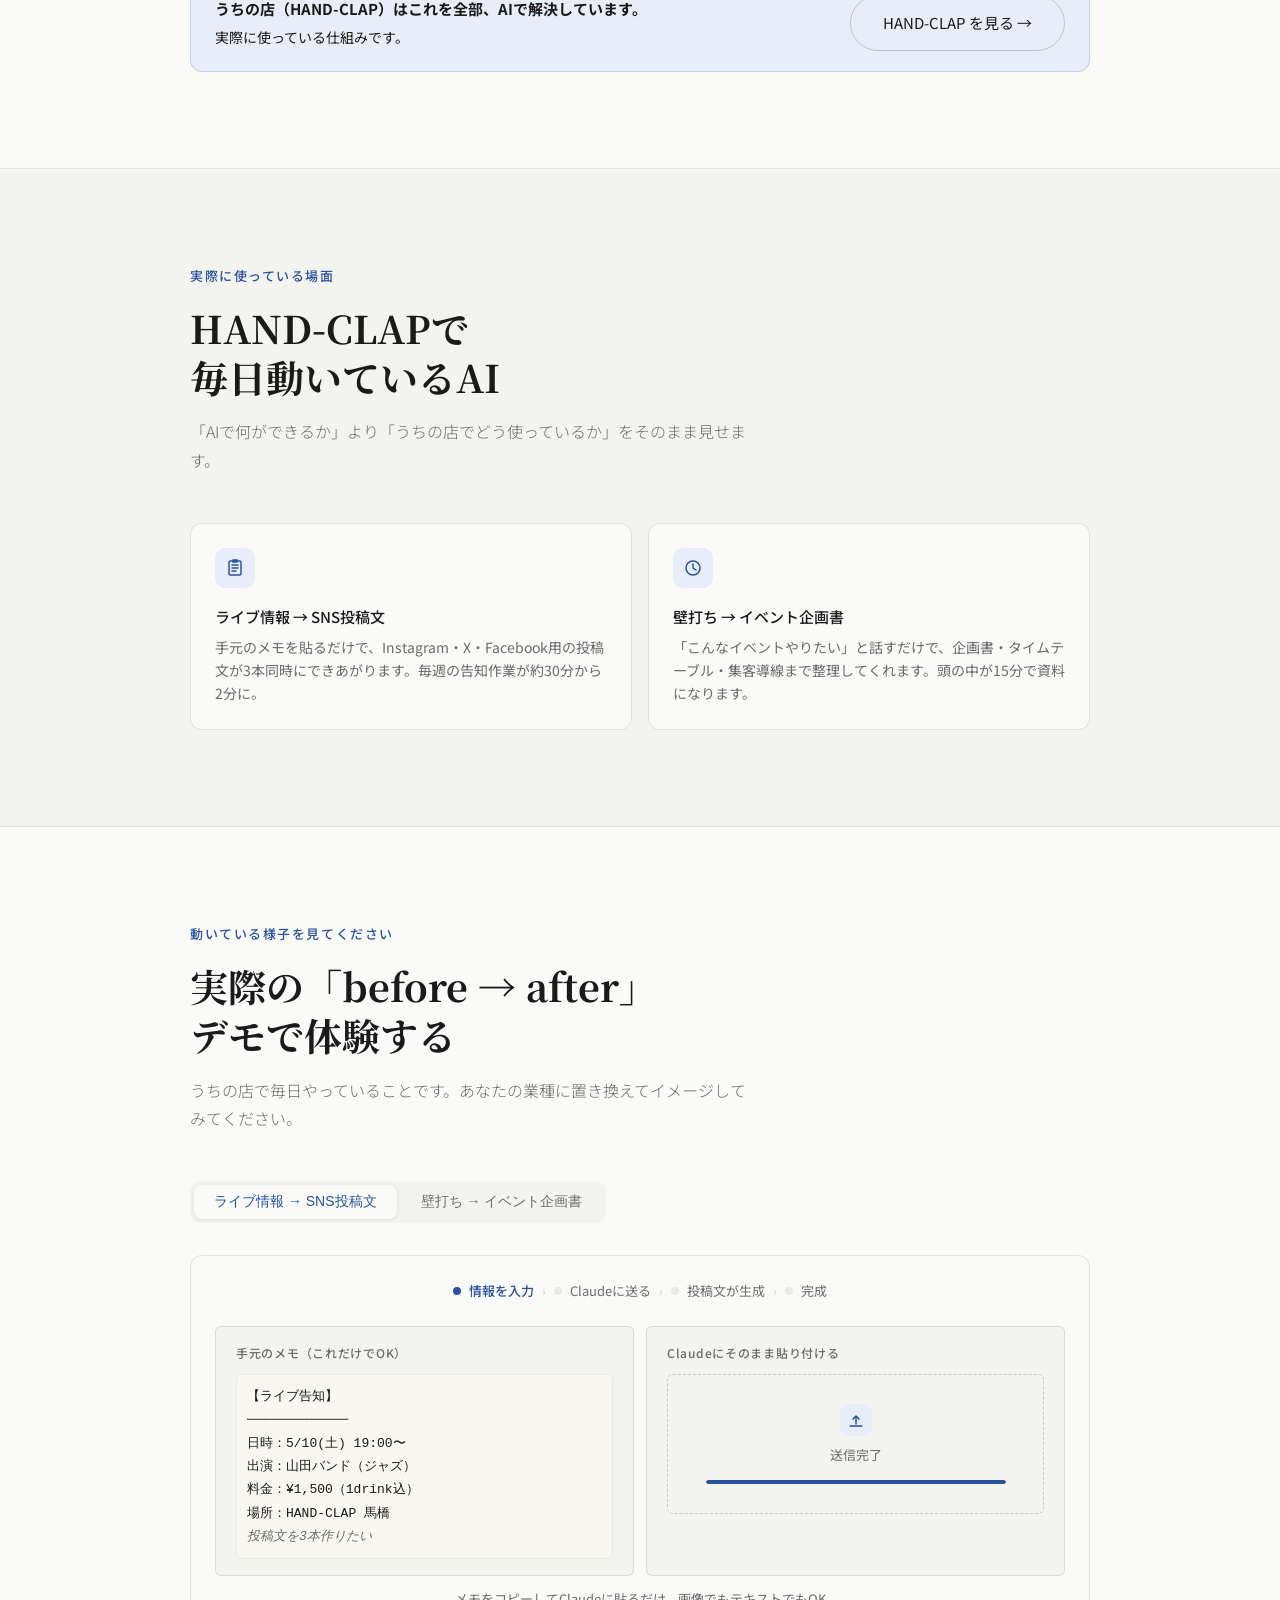
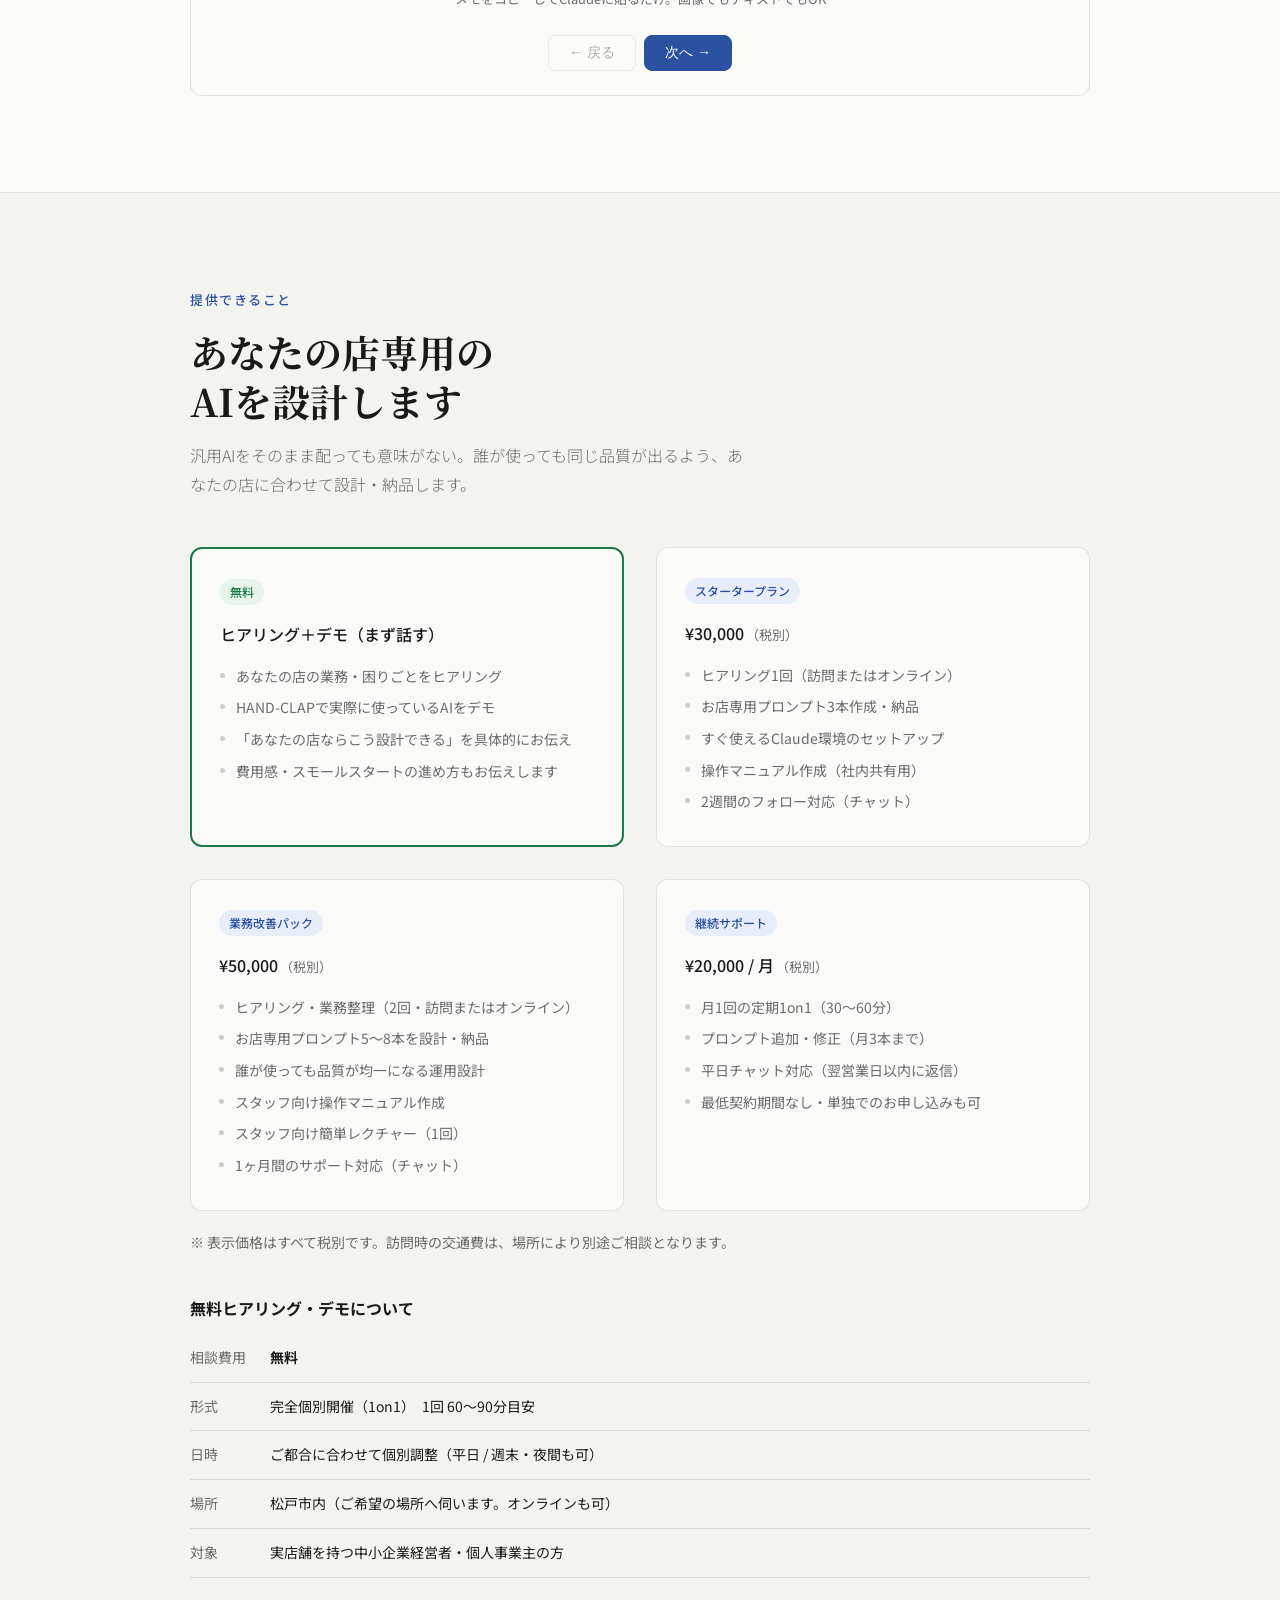
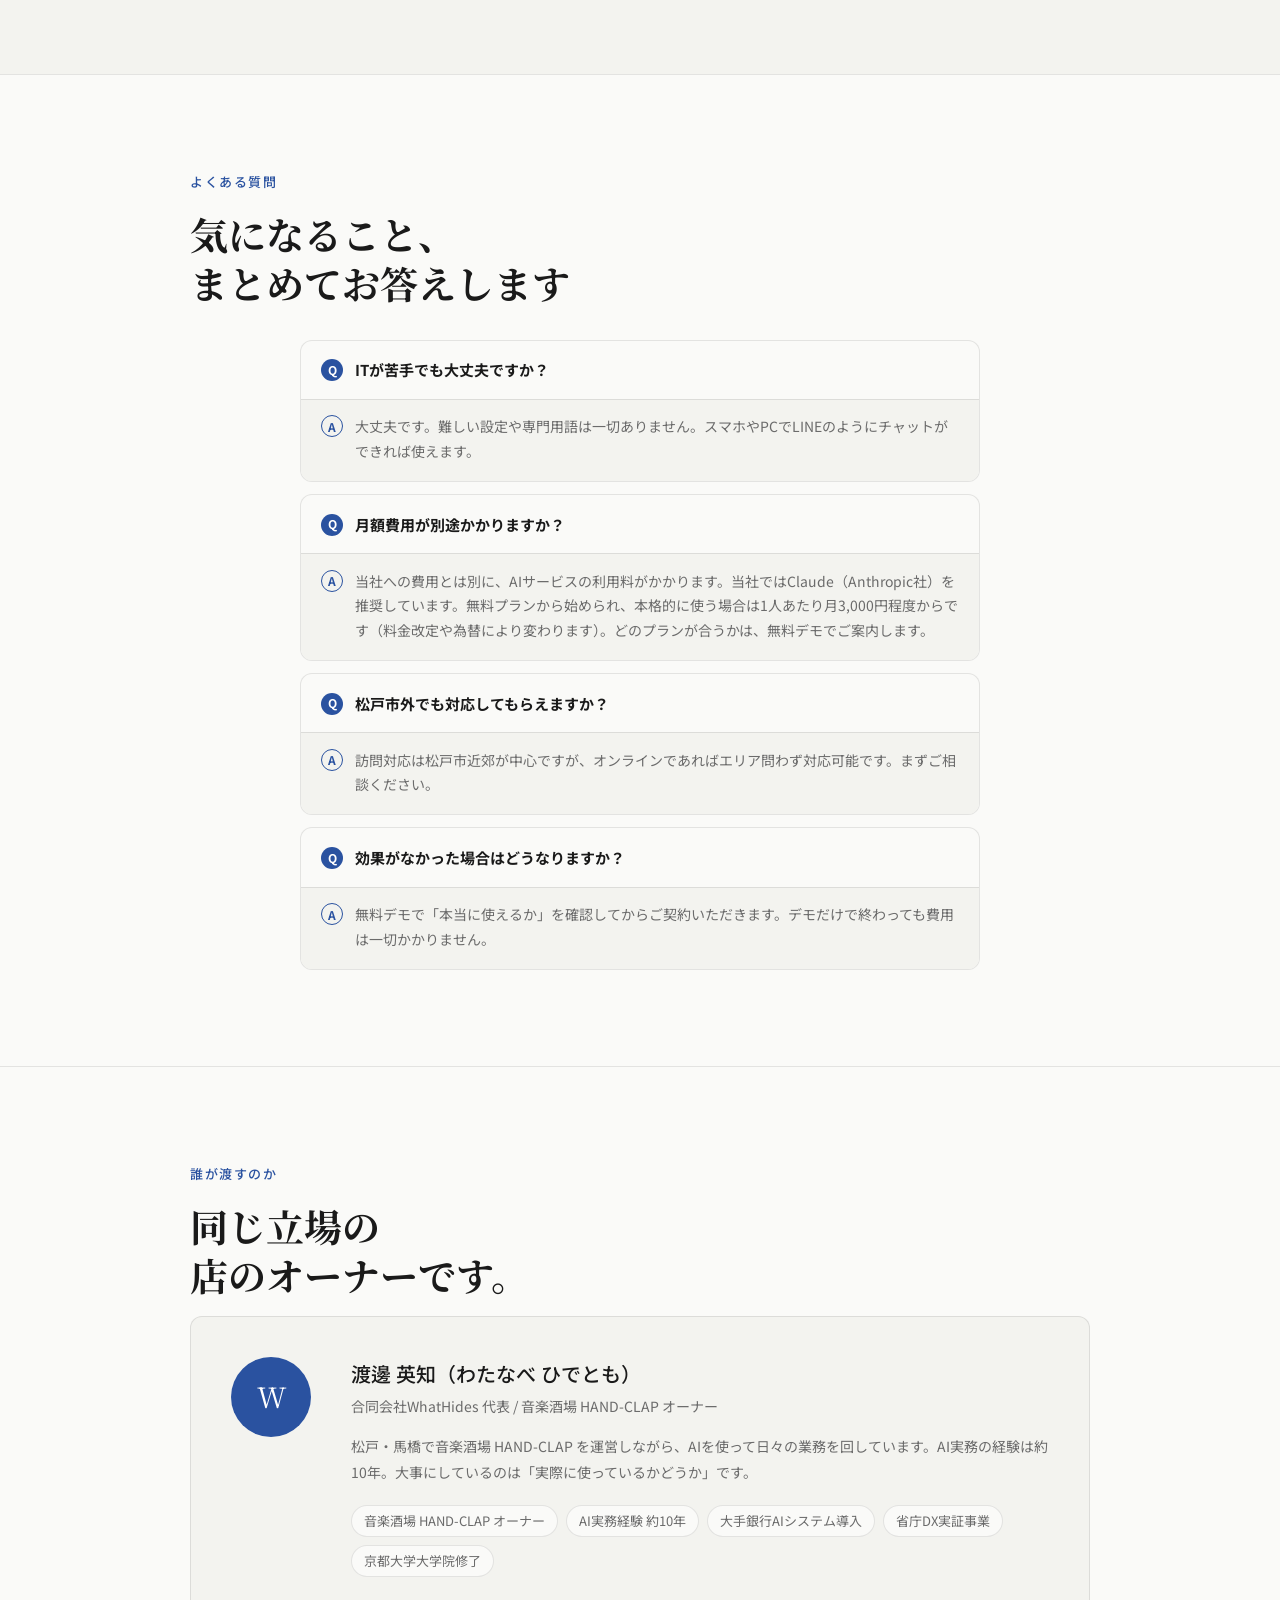
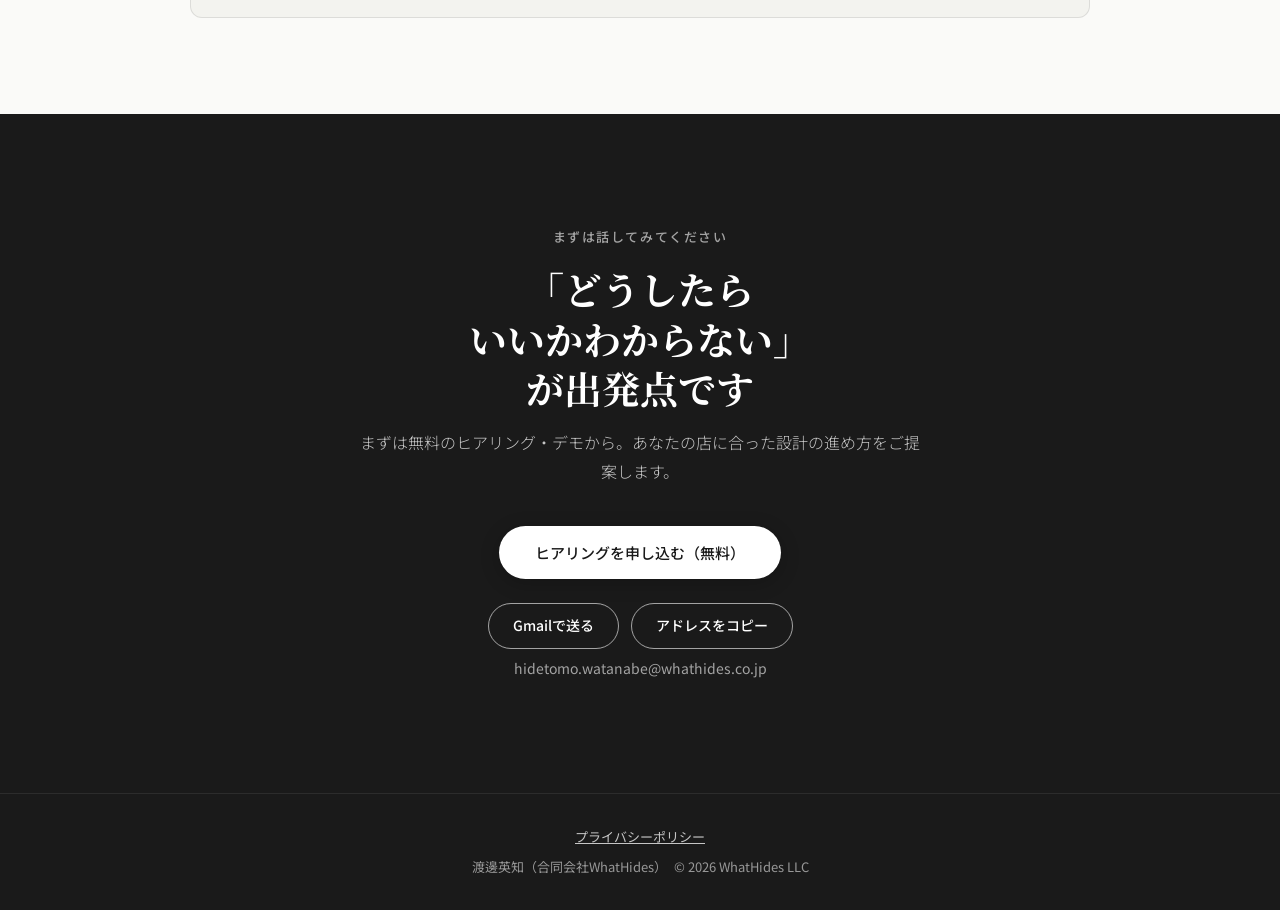
==== commit 13ead3bc: "継続サポートに単独申し込み可を明記 Co-Authored-By: Claude Opus 5.5 <noreply@anthropic.com>" ====
--- a/index.html
+++ b/index.html
@@ -437,7 +437,7 @@
           <li>月1回の定期1on1（30〜60分）</li>
           <li>プロンプト追加・修正（月3本まで）</li>
           <li>平日チャット対応（翌営業日以内に返信）</li>
-          <li>最低契約期間なし</li>
+          <li>最低契約期間なし・単独でのお申し込みも可</li>
         </ul>
       </div>
     </div>
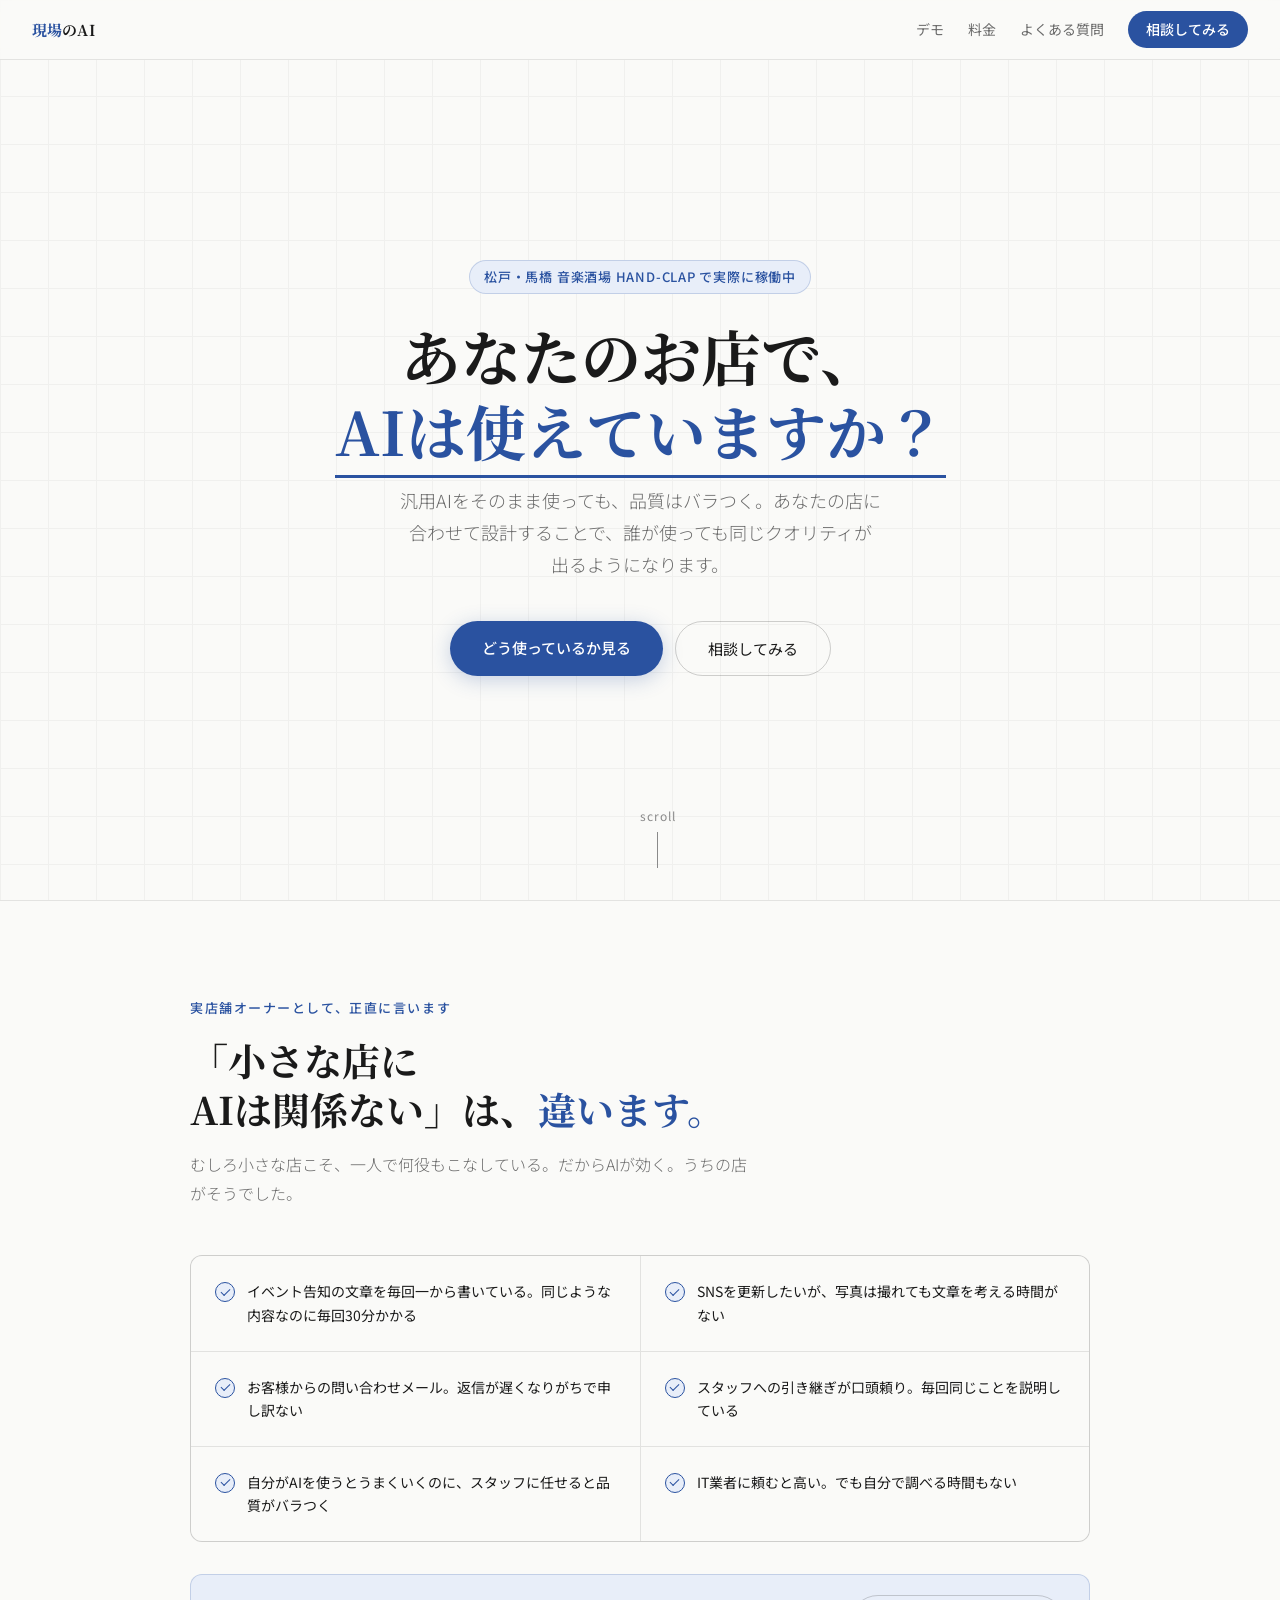
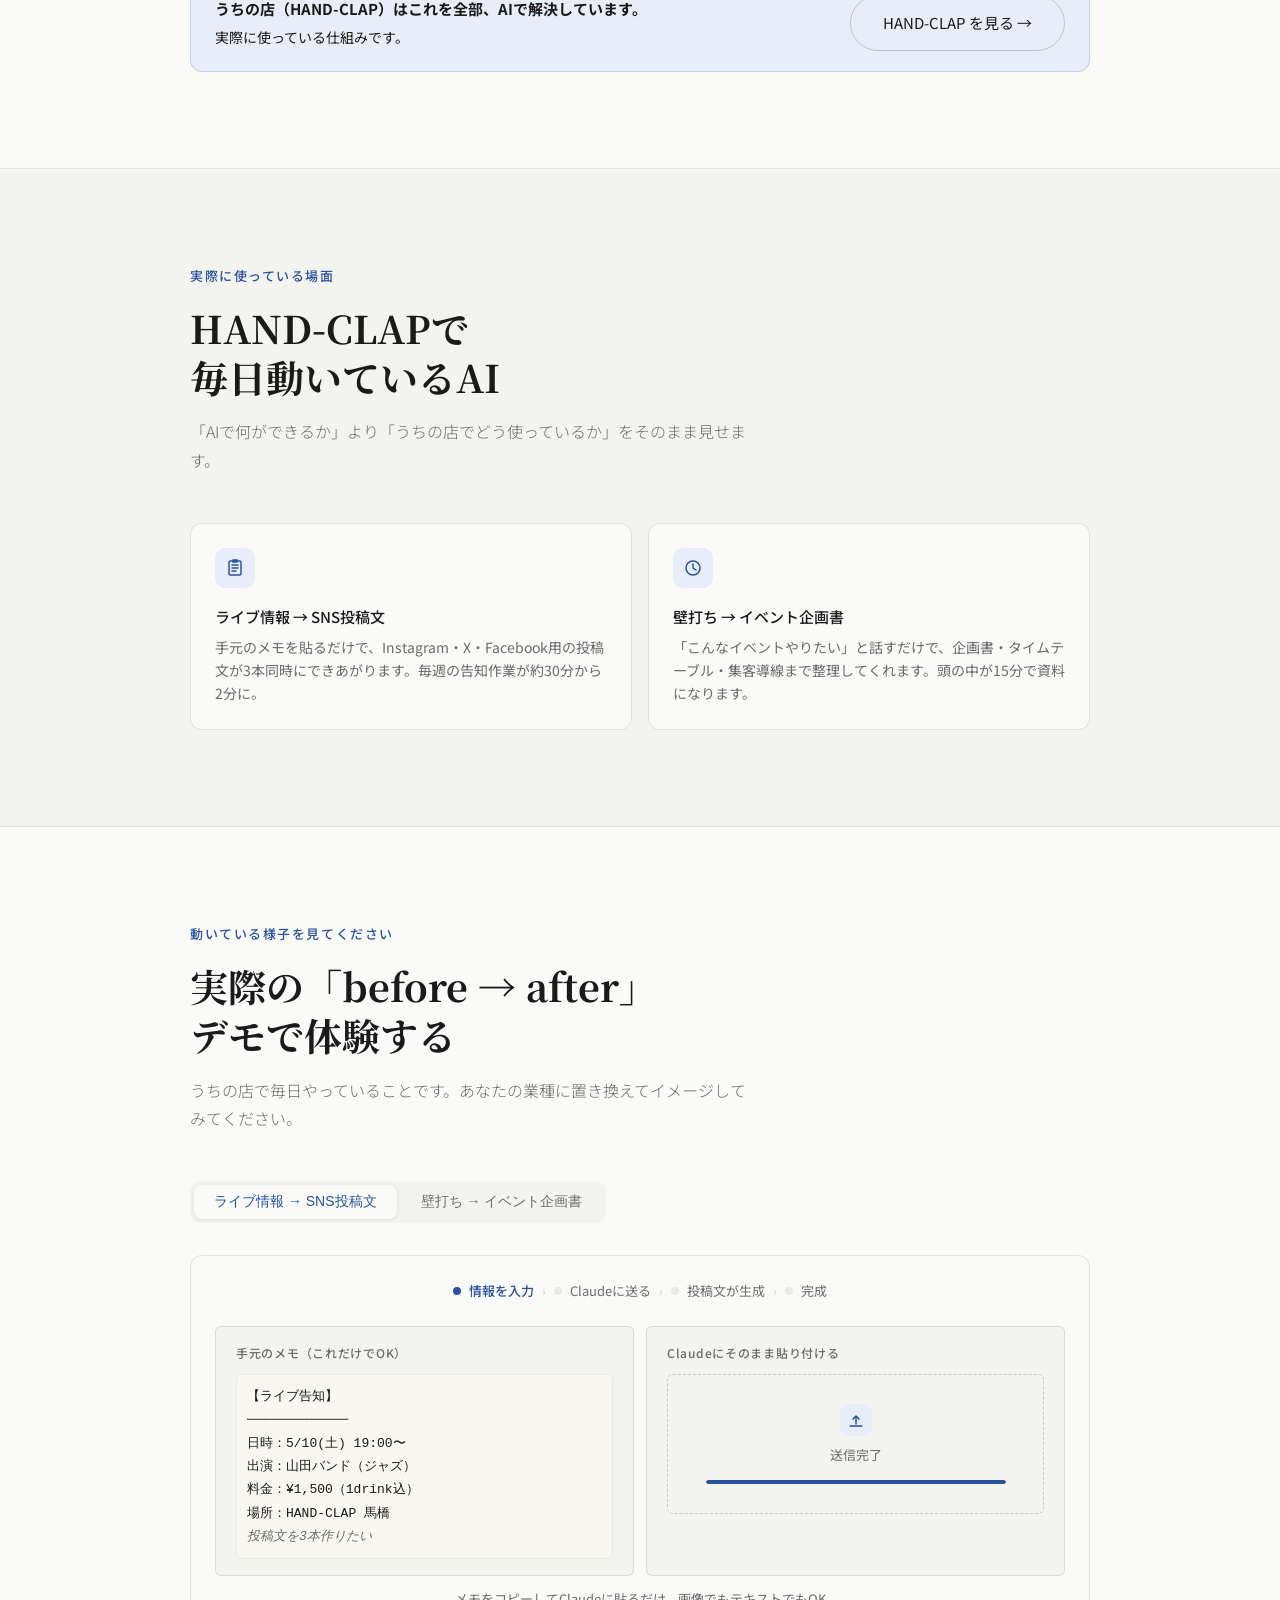
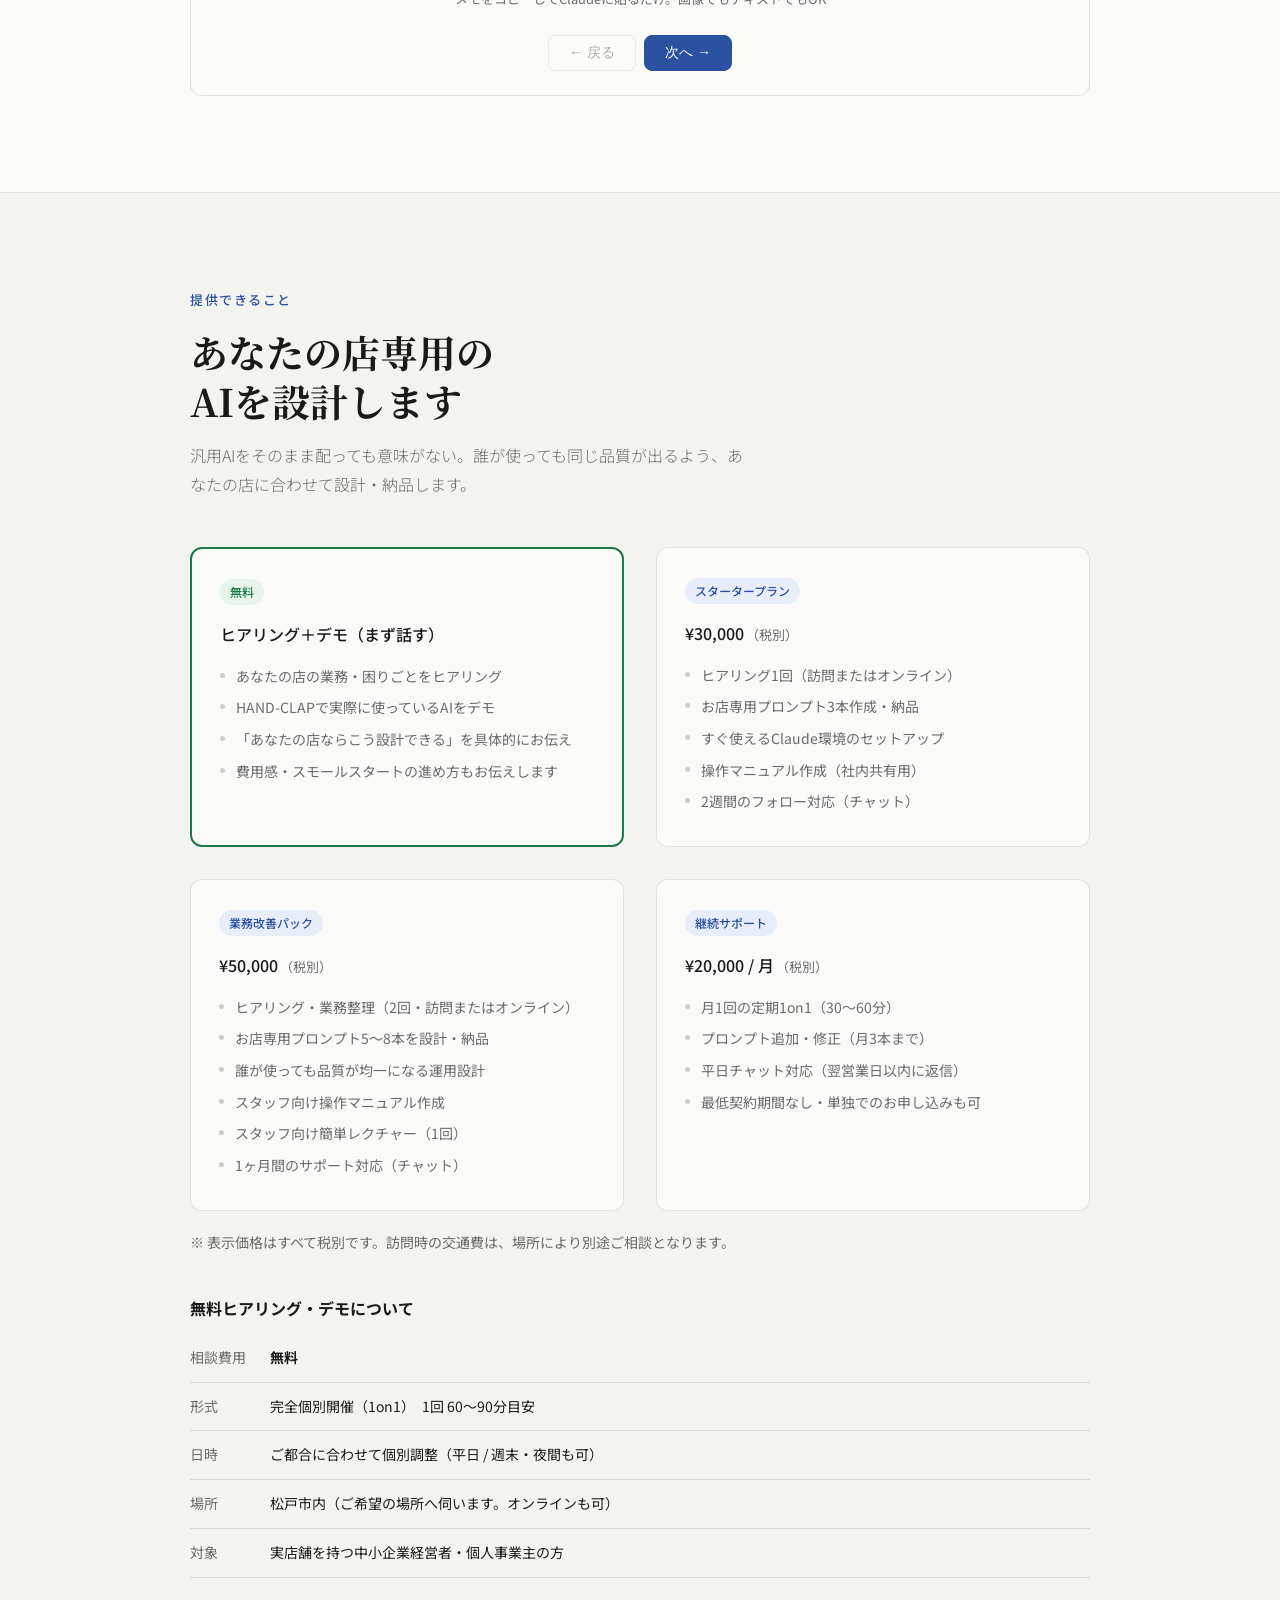
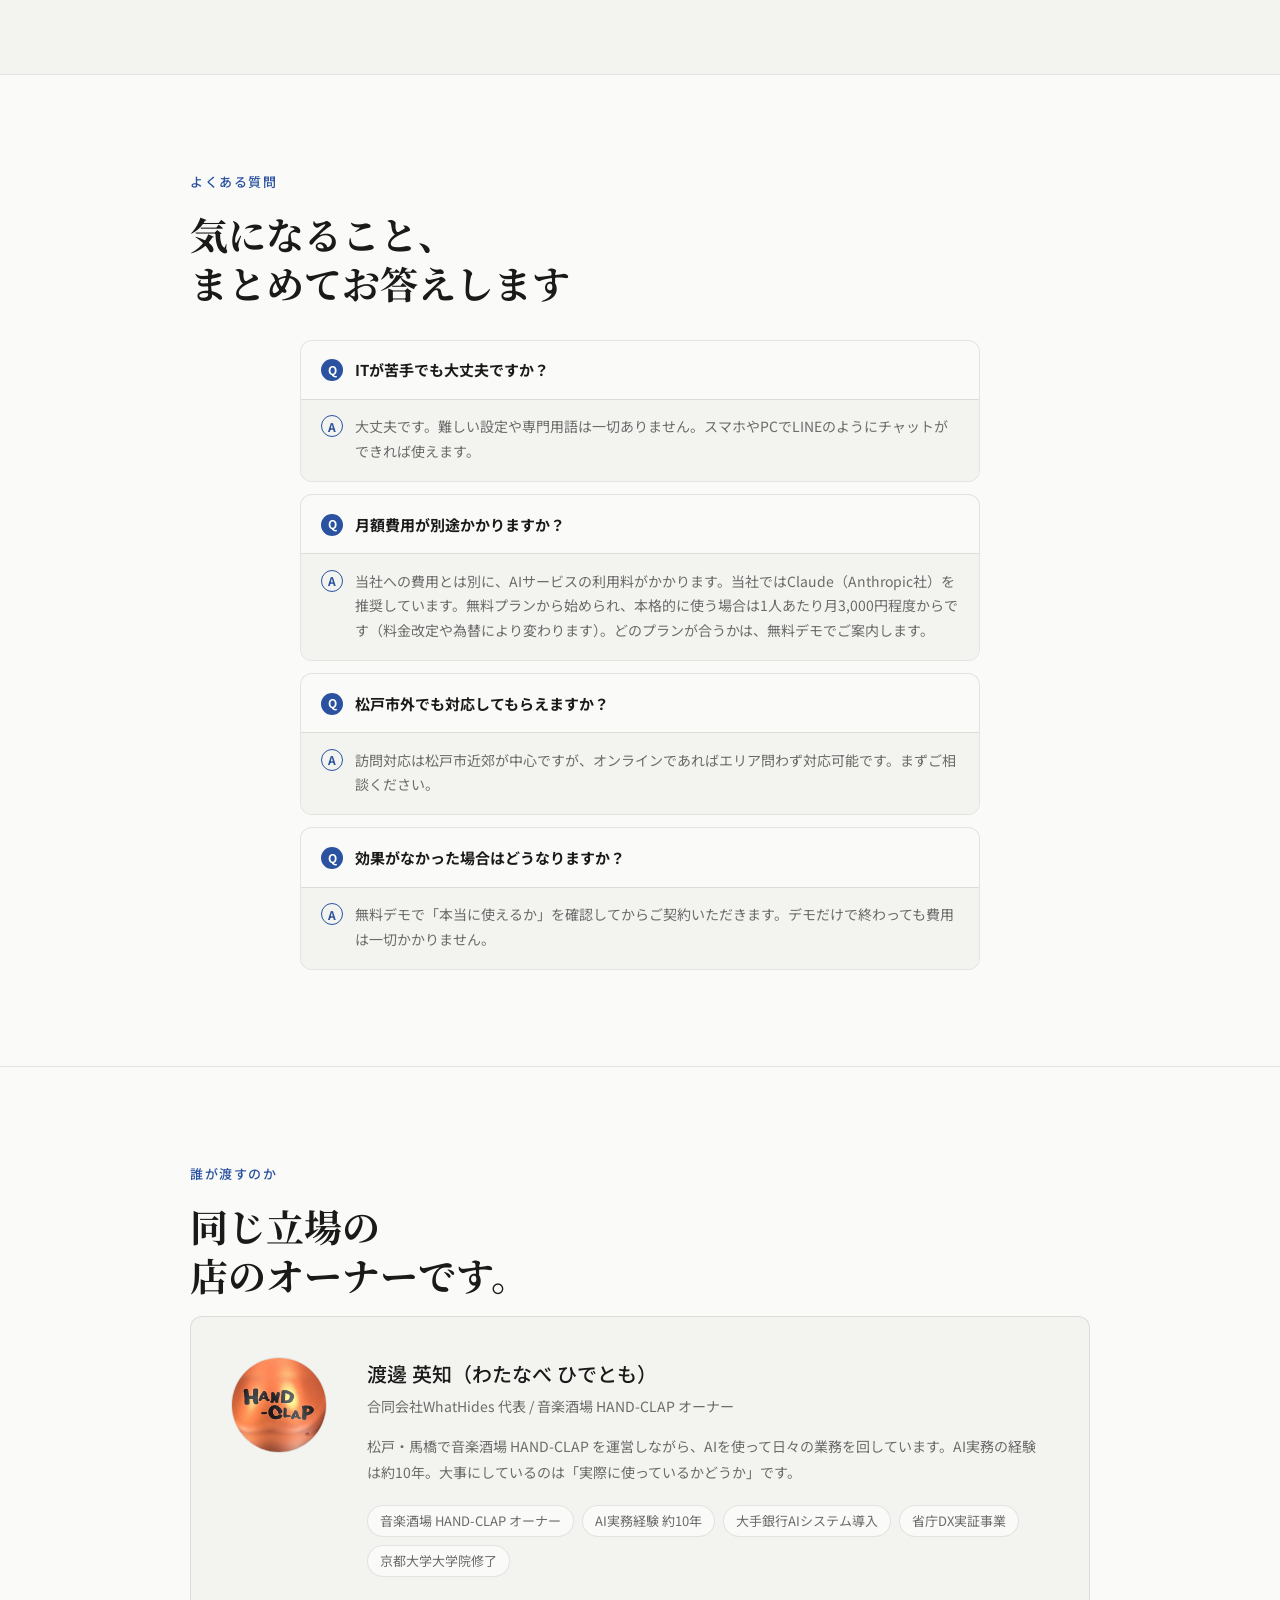
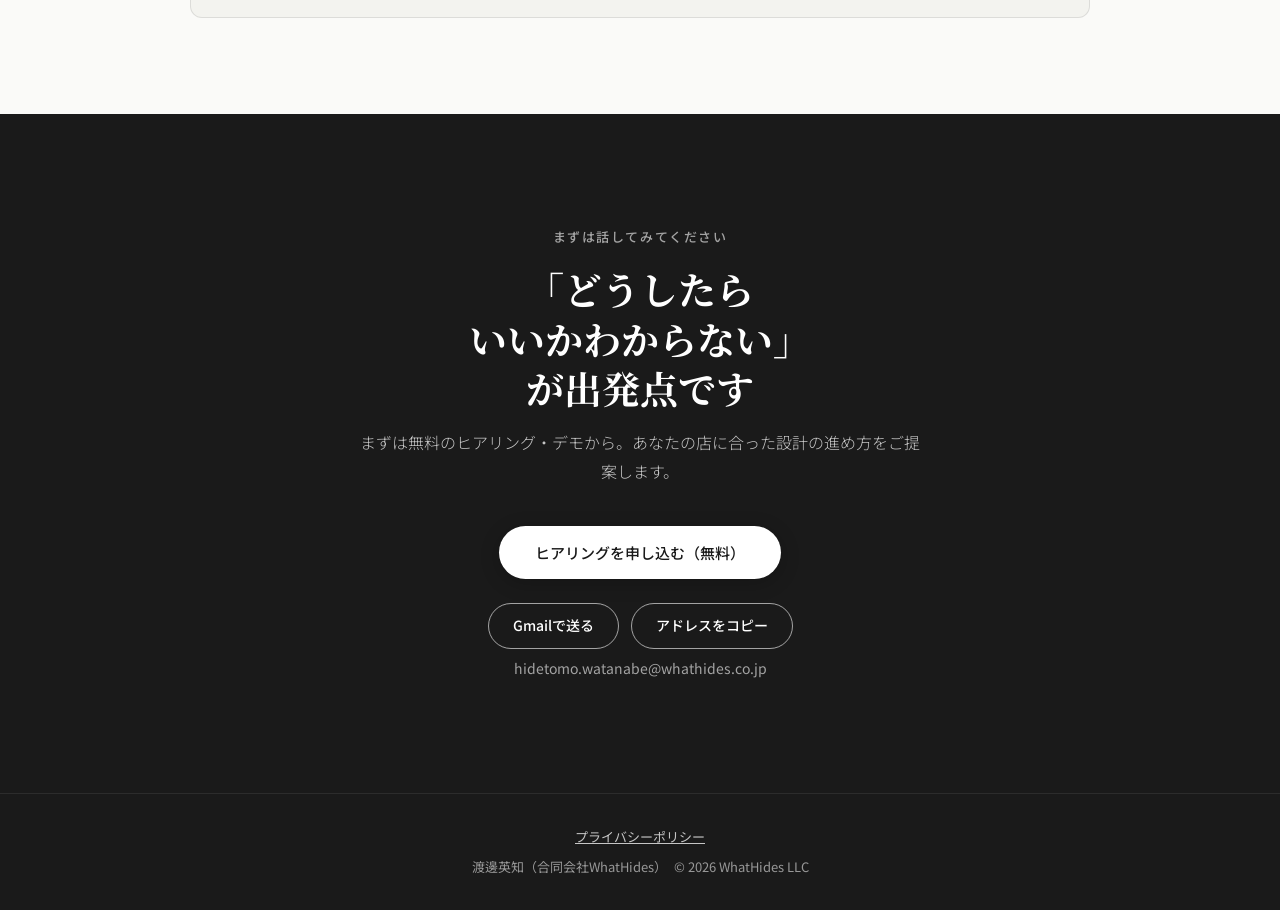
==== commit bc315ed9: "プロフィールのアバターを HAND-CLAP のロゴサイン写真に変更 Co-Authored-By: Claude Opus 5.5 <noreply@anthropic.com>" ====
--- a/index.html
+++ b/index.html
@@ -14,10 +14,15 @@
 <meta property="og:title" content="現場のAI | 実店舗向けAIカスタマイズ設計">
 <meta property="og:description" content="汎用AIをそのまま使っても品質はバラつく。あなたの店の業務・文体・オペレーションに合わせてAIをカスタマイズ設計します。">
 <meta property="og:url" content="https://ai-lecture.whathides.co.jp/">
+<meta property="og:image" content="https://ai-lecture.whathides.co.jp/ogp.png">
+<meta property="og:image:width" content="1200">
+<meta property="og:image:height" content="630">
+<meta property="og:image:alt" content="あなたのお店で、AIは使えていますか？ 現場のAI">
 <!-- Twitter Card -->
-<meta name="twitter:card" content="summary">
+<meta name="twitter:card" content="summary_large_image">
 <meta name="twitter:title" content="現場のAI | 実店舗向けAIカスタマイズ設計">
 <meta name="twitter:description" content="汎用AIをそのまま使っても品質はバラつく。あなたの店の業務・文体・オペレーションに合わせてAIをカスタマイズ設計します。">
+<meta name="twitter:image" content="https://ai-lecture.whathides.co.jp/ogp.png">
 <!-- 構造化データ -->
 <script type="application/ld+json">
 {
@@ -493,7 +498,7 @@
       <h2 class="section-title">同じ立場の<br>店のオーナーです。</h2>
     </div>
     <div class="profile-card reveal">
-      <div class="profile-avatar">W</div>
+      <img class="profile-avatar" src="images/profile-handclap.jpg" width="96" height="96" alt="音楽酒場 HAND-CLAP の店内（壁のロゴサイン）" loading="lazy">
       <div>
         <div class="profile-name">渡邊 英知（わたなべ ひでとも）</div>
         <div class="profile-role">合同会社WhatHides 代表 / 音楽酒場 HAND-CLAP オーナー</div>
--- a/css/lp-main.css
+++ b/css/lp-main.css
@@ -285,10 +285,9 @@
   padding: 2.5rem; border: 1px solid var(--c-line);
 }
 .profile-avatar {
-  width: 80px; height: 80px; border-radius: 50%;
-  background: var(--c-accent); flex-shrink: 0;
-  display: flex; align-items: center; justify-content: center;
-  font-family: var(--f-serif); font-size: 28px; color: #fff;
+  width: 96px; height: 96px; border-radius: 50%;
+  flex-shrink: 0; object-fit: cover;
+  border: 1px solid var(--c-line);
 }
 .profile-name { font-size: 20px; font-weight: 500; margin-bottom: 4px; }
 .profile-role { font-size: 14px; color: var(--c-ink-muted); margin-bottom: 1rem; }
